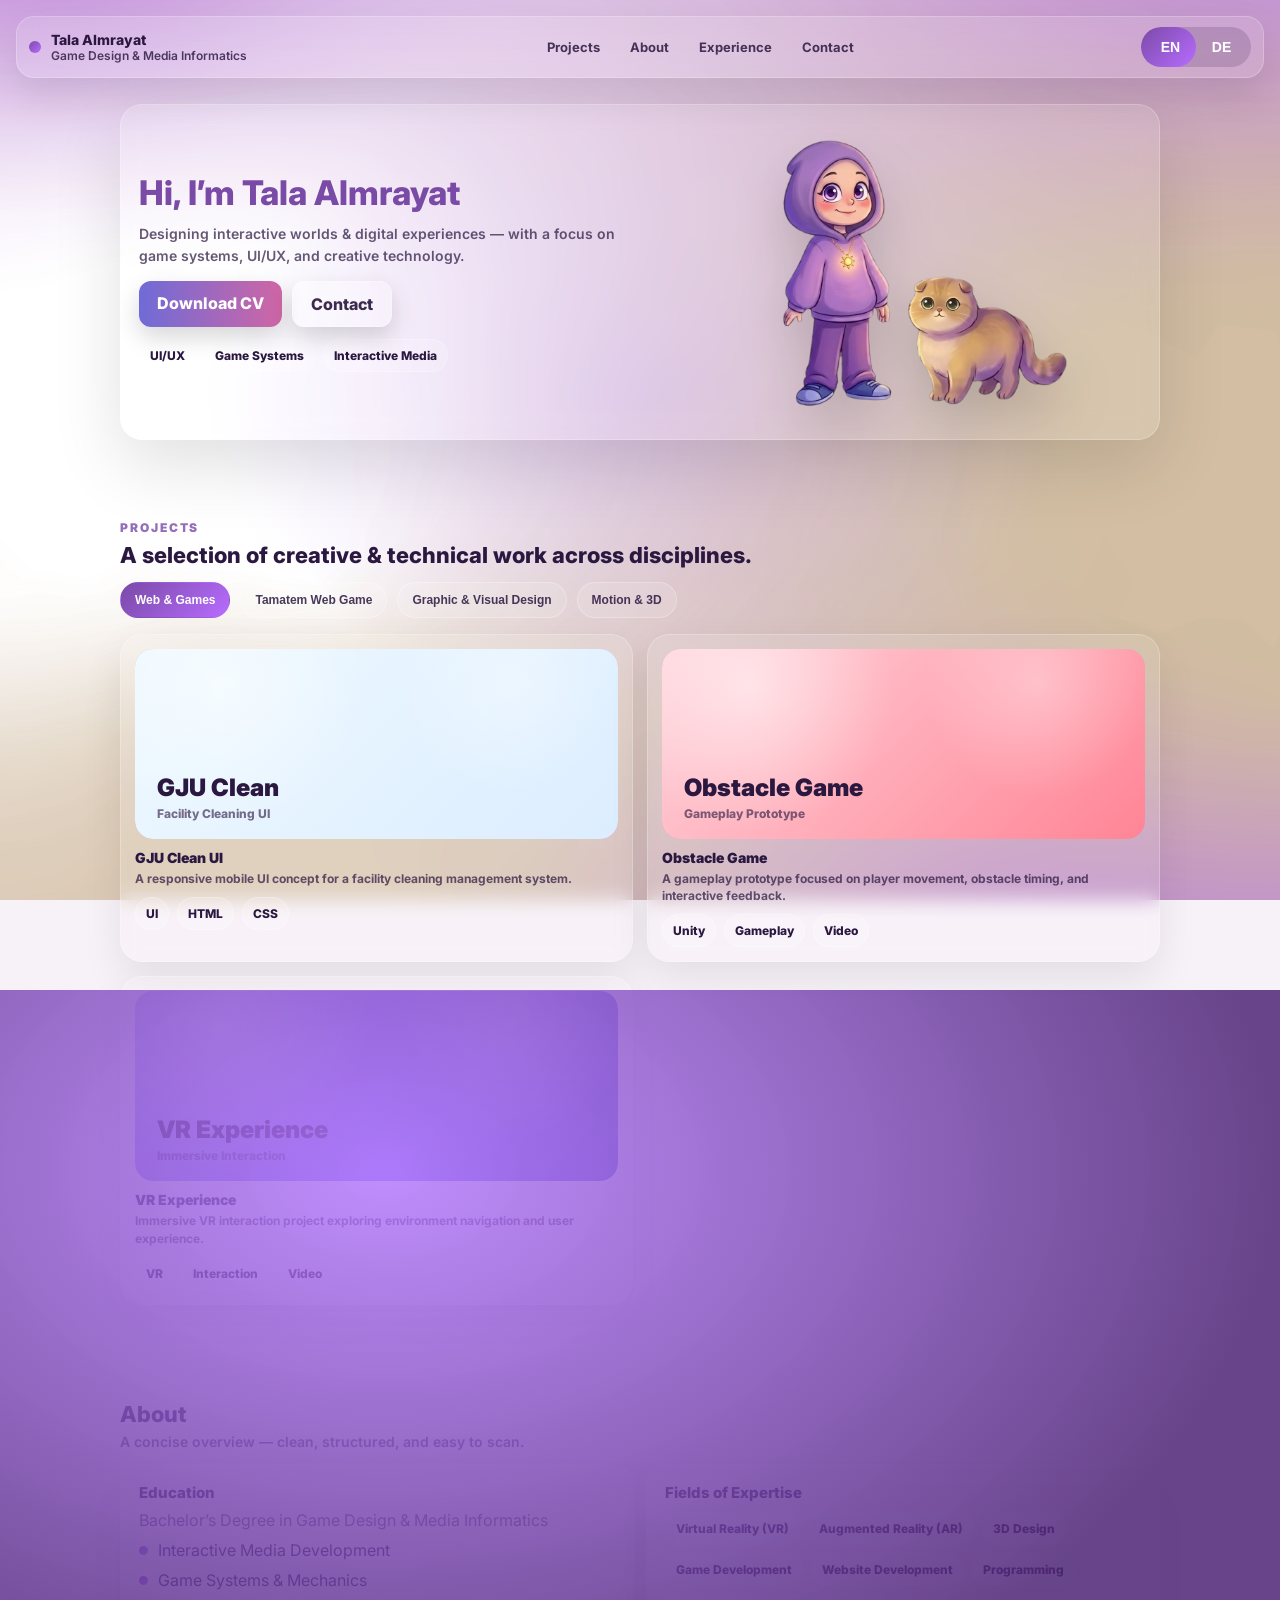
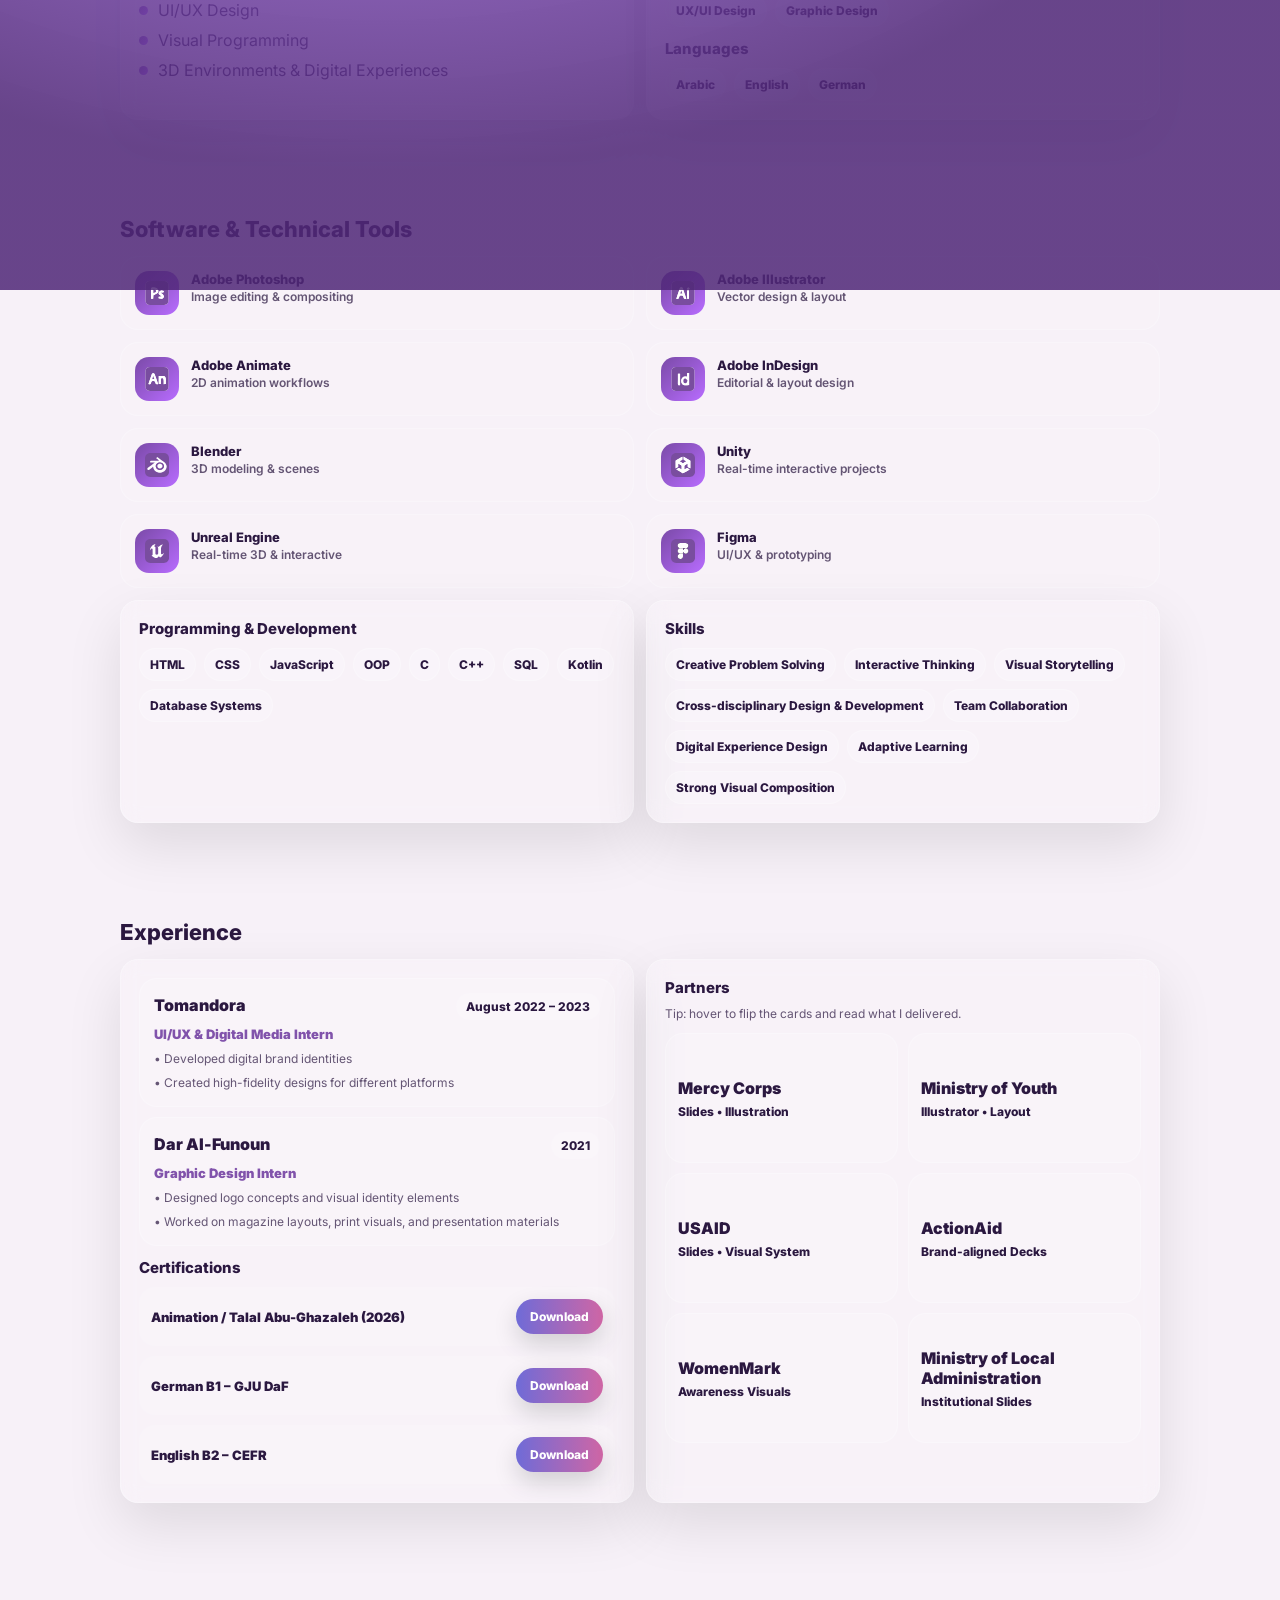
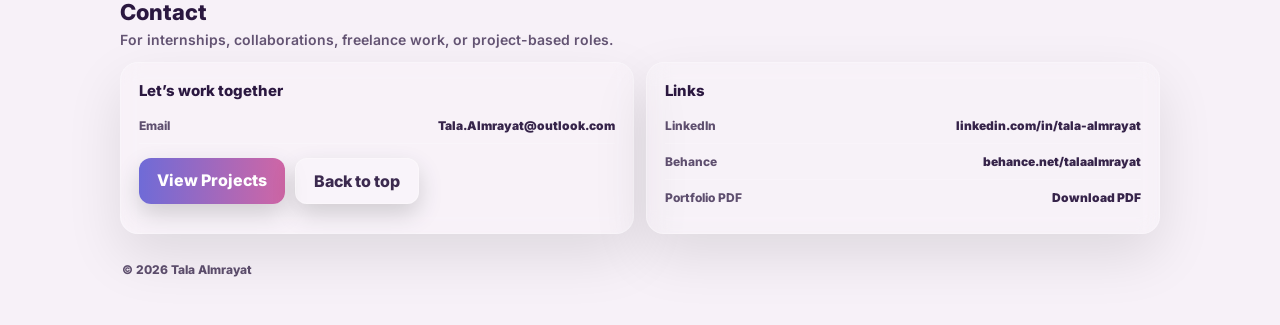
==== index.html @ 4d6539b6 "first portfolio version" ====
<!doctype html>
<html lang="en">
<head>
  <meta charset="UTF-8" />
  <meta name="viewport" content="width=device-width, initial-scale=1.0" />
  <title>Tala Almrayat — Portfolio</title>

  <link rel="preconnect" href="https://fonts.googleapis.com">
  <link rel="preconnect" href="https://fonts.gstatic.com" crossorigin>
  <link href="https://fonts.googleapis.com/css2?family=Inter:wght@400;600;800&display=swap" rel="stylesheet">

  <link rel="stylesheet" href="style.css" />
</head>

<body>
  <div class="bg" aria-hidden="true"></div>
  <div class="wipe" id="wipe" aria-hidden="true"></div>

  <header class="topbar">
    <div class="brand">
      <div class="brand-dot"></div>
      <div>
        <div class="brand-name">Tala Almrayat</div>
        <div class="brand-role" data-i18n="role">Game Design & Media Informatics</div>
      </div>
    </div>

    <nav class="nav">
      <a class="nav-link" href="#projects" data-i18n="nav_projects">Projects</a>
      <a class="nav-link" href="#about" data-i18n="nav_about">About</a>
      <a class="nav-link" href="#experience" data-i18n="nav_experience">Experience</a>
      <a class="nav-link" href="#contact" data-i18n="nav_contact">Contact</a>
    </nav>

    <button id="langBtn" class="lang-btn" type="button">
      <div class="slider"></div>
      <span>EN</span>
      <span>DE</span>
    </button>
  </header>

  <main class="page">

    <section class="hero" id="home">
      <div class="hero-card enter-anim">
        <div class="hero-grid">
          <div>
            <h1 class="hero-title" data-i18n="hero_title">Hi, I’m Tala Almrayat</h1>
            <p class="hero-sub" data-i18n="hero_sub">
              Designing interactive worlds & digital experiences — with a focus on game systems, UI/UX, and creative technology.
            </p>

            <div class="hero-actions">
              <a class="btn" id="cvDownload" href="assets/Merged-Tala Almrayat.pdf" download>
  Download CV
</a>
              <a class="btn btn-ghost" href="#contact" data-i18n="contact_btn">Contact</a>
            </div>

            <div class="hero-meta">
              <div class="pill" data-i18n="pill_1">UI/UX</div>
              <div class="pill" data-i18n="pill_2">Game Systems</div>
              <div class="pill" data-i18n="pill_3">Interactive Media</div>
            </div>
          </div>

          <div>
            <img src="assets/hero.png" class="hero-img" id="heroImg" alt="Tala and Shams" />
          </div>
        </div>
      </div>
    </section>

    <section class="section" id="projects">
      <div class="container">
        <div class="section-head">
          <div class="kicker" data-i18n="projects_kicker">PROJECTS</div>
          <h2 class="big" data-i18n="projects_h">A selection of creative & technical work across disciplines.</h2>
        </div>

        <div class="filter-row" id="projectFilters"></div>
        <div class="project-grid" id="projectGrid"></div>
      </div>
    </section>

    <section class="section" id="about">
      <div class="container">
        <div class="section-head">
          <h2 data-i18n="about_h">About</h2>
          <p data-i18n="about_p">A concise overview — clean, structured, and easy to scan.</p>
        </div>

        <div class="grid-2">
          <div class="card">
            <h3 data-i18n="edu_h">Education</h3>
            <p class="muted" data-i18n="edu_degree">Bachelor’s Degree in Game Design & Media Informatics</p>
            <ul class="list" id="eduList"></ul>
          </div>

          <div class="card">
            <h3 data-i18n="expertise_h">Fields of Expertise</h3>
            <div class="chips" id="expertiseChips"></div>

            <div class="spacer"></div>

            <h3 data-i18n="langs_h">Languages</h3>
            <div class="chips" id="langChips"></div>
          </div>
        </div>
      </div>
    </section>

    <section class="section" id="tools">
      <div class="container">
        <div class="section-head">
          <h2 data-i18n="tools_h">Software & Technical Tools</h2>
        </div>

        <div class="grid-tools" id="toolGrid"></div>

        <div class="spacer"></div>

        <div class="grid-2">
          <div class="card">
            <h3 data-i18n="prog_h">Programming & Development</h3>
            <div class="chips" id="progChips"></div>
          </div>

          <div class="card">
            <h3 data-i18n="skills_h">Skills</h3>
            <div class="chips" id="skillsChips"></div>
          </div>
        </div>
      </div>
    </section>

    <section class="section" id="experience">
      <div class="container">
        <div class="section-head">
          <h2 data-i18n="exp_h">Experience</h2>
        </div>

        <div class="grid-2">
          <div class="card">
            <div class="timeline" id="expTimeline"></div>

            <div class="spacer"></div>

            <h3 data-i18n="certs_h">Certifications</h3>
            <div class="cert-list" id="certsList"></div>
          </div>

          <div class="card">
            <h3 data-i18n="partners_h">Partners</h3>
            <p class="muted small" data-i18n="partners_note" style="margin-top:6px"></p>
            <div class="partner-grid" id="partnerGrid"></div>
          </div>
        </div>
      </div>
    </section>

    <section class="section" id="contact">
      <div class="container">
        <div class="section-head">
          <h2 data-i18n="contact_h">Contact</h2>
          <p data-i18n="contact_p">For internships, collaborations, freelance work, or project-based roles.</p>
        </div>

        <div class="grid-2">
          <div class="card">
            <h3 data-i18n="contact_cta_h">Let’s work together</h3>

            <div class="contact-row">
              <span class="contact-label" data-i18n="contact_email">Email</span>
              <a class="contact-value" href="mailto:Tala.Almrayat@outlook.com">Tala.Almrayat@outlook.com</a>
            </div>

            <div class="hero-actions" style="margin-top:14px">
              <a class="btn" href="#projects" data-i18n="contact_back_projects">View Projects</a>
              <a class="btn btn-ghost" href="#home" data-i18n="contact_back_top">Back to top</a>
            </div>
          </div>

          <div class="card subtle">
            <h3 data-i18n="links_h">Links</h3>

            <div class="contact-row">
              <span class="contact-label">LinkedIn</span>
              <a class="contact-value" href="https://www.linkedin.com/in/tala-almrayat-a52250409/" target="_blank" rel="noreferrer">
                linkedin.com/in/tala-almrayat
              </a>
            </div>

            <div class="contact-row">
              <span class="contact-label">Behance</span>
              <a class="contact-value" href="https://www.behance.net/talaalmrayat" target="_blank" rel="noreferrer">
                behance.net/talaalmrayat
              </a>
            </div>

            <div class="contact-row">
              <span class="contact-label" data-i18n="pdf_portfolio">Portfolio PDF</span>
              <a class="contact-value" href="assets/Tala_Almrayat_Portfolio.pdf" download data-i18n="pdf_download">Download PDF</a>
            </div>
          </div>
        </div>

        <footer class="footer">
          <span>© <span id="year"></span> Tala Almrayat</span>
        </footer>
      </div>
    </section>
  </main>

  <div class="modal" id="modal" aria-hidden="true">
    <div class="modal-backdrop" id="modalBackdrop"></div>

    <div class="modal-card">
      <button class="modal-close" id="modalClose" type="button" aria-label="Close">✕</button>

      <div class="modal-media" id="modalMedia">
        <div class="placeholder-media"></div>
      </div>

      <div class="modal-body">
        <h3 id="modalTitle">Project Title</h3>
        <p class="muted" id="modalDesc">Project description…</p>

        <div class="chips" id="modalTags"></div>

        <div class="modal-actions">
          <a class="btn" id="modalDemo" href="#" target="_blank" rel="noreferrer">Open Project</a>
        </div>
      </div>
    </div>
  </div>

  <script src="main.js"></script>
</body>
</html>
---- style.css ----
:root{
  --mouse-x:50%;
  --mouse-y:45%;
  --ink:#2b1840;
  --muted:rgba(43,24,64,.72);
  --glass:rgba(255,255,255,.12);
  --glass-border:rgba(255,255,255,.26);
  --accent:#7a4aa7;
  --accent2:#b86cff;
  --btnA:#6f6bd7;
  --btnB:#cf66a5;
}

*{margin:0;padding:0;box-sizing:border-box}
html{scroll-behavior:smooth}
body{
  font-family:'Inter',sans-serif;
  color:var(--ink);
  overflow-x:hidden;
  background:#f7f1f8;
}

.bg{
  position:fixed;
  inset:0;
  z-index:-3;
  background:url("assets/bg.jpg") center/cover no-repeat;
}
.bg::after{
  content:"";
  position:absolute;
  inset:-10%;
  background:radial-gradient(
    700px 520px at var(--mouse-x) var(--mouse-y),
    rgba(180,120,255,.28) 0%,
    rgba(180,120,255,.13) 32%,
    transparent 62%
  );
}

.wipe{
  position:fixed;
  inset:0;
  background:radial-gradient(900px 600px at 30% 20%,rgba(180,120,255,.82),rgba(80,40,120,.86));
  transform:translateY(110%);
  transition:.52s;
  z-index:50;
  pointer-events:none;
}
.wipe.is-on{transform:translateY(0)}

.topbar{
  position:fixed;
  top:16px;
  left:16px;
  right:16px;
  z-index:20;
  display:flex;
  align-items:center;
  justify-content:space-between;
  gap:12px;
  padding:10px 12px;
  border-radius:18px;
  background:rgba(255,255,255,.12);
  border:1px solid rgba(255,255,255,.22);
  backdrop-filter:blur(12px);
  box-shadow:0 18px 40px rgba(0,0,0,.10);
}

.brand{display:flex;align-items:center;gap:10px;min-width:230px}
.brand-dot{
  width:12px;height:12px;border-radius:999px;
  background:linear-gradient(135deg,var(--accent),var(--accent2));
}
.brand-name{font-weight:800;font-size:14px}
.brand-role{font-weight:600;font-size:12px;opacity:.82}

.nav{display:flex;gap:10px;justify-content:center;flex:1}
.nav-link{
  text-decoration:none;
  color:rgba(43,24,64,.86);
  font-weight:700;
  font-size:13px;
  padding:8px 10px;
  border-radius:12px;
}
.nav-link:hover{background:rgba(255,255,255,.16)}

.lang-btn{
  position:relative;
  display:flex;
  align-items:center;
  width:110px;
  height:40px;
  border-radius:40px;
  border:none;
  padding:4px;
  background:rgba(60,30,80,.18);
  font-weight:800;
  color:white;
  overflow:hidden;
  cursor:pointer;
}
.lang-btn span{flex:1;text-align:center;z-index:2;font-size:14px}
.slider{
  position:absolute;
  width:50%;
  height:100%;
  left:0;
  top:0;
  border-radius:40px;
  background:linear-gradient(135deg,var(--accent),var(--accent2));
  transition:.35s;
  z-index:1;
}

.page{padding-top:86px}
.section{padding:48px 0}
.container{width:min(1040px,92vw);margin:0 auto}

.section-head{margin-bottom:14px}
.section-head h2{font-size:22px;font-weight:800;margin-bottom:6px}
.section-head p{color:var(--muted);font-weight:600;font-size:14px}
.kicker{
  font-size:12px;
  letter-spacing:.16em;
  font-weight:900;
  color:rgba(122,74,167,.8);
  margin-bottom:8px;
}
.big{font-size:40px;font-weight:800;line-height:1.12}

.card{
  padding:18px;
  border-radius:18px;
  background:var(--glass);
  border:1px solid var(--glass-border);
  backdrop-filter:blur(10px);
  box-shadow:0 22px 55px rgba(0,0,0,.10);
}
.card.subtle{background:rgba(255,255,255,.08)}
.card h3{font-size:15px;font-weight:800;margin-bottom:8px}
.muted{color:var(--muted)}
.small{font-size:12px;line-height:1.5}

.grid-2{display:grid;grid-template-columns:repeat(2,minmax(0,1fr));gap:12px}
.spacer{height:12px}

.list{list-style:none;display:grid;gap:10px;margin-top:10px}
.list li{display:flex;gap:10px}
.list li::before{
  content:"";
  width:9px;height:9px;margin-top:6px;border-radius:999px;
  background:linear-gradient(135deg,var(--accent),var(--accent2));
  flex:0 0 auto;
}

.chips{display:flex;flex-wrap:wrap;gap:8px;margin-top:10px}
.chip{
  padding:8px 10px;
  border-radius:999px;
  background:rgba(255,255,255,.15);
  border:1px solid rgba(255,255,255,.24);
  font-weight:800;
  font-size:12px;
}

.hero{padding:18px 0 32px}
.hero-card{
  width:min(1040px,92vw);
  margin:0 auto;
  padding:18px;
  border-radius:22px;
  background:rgba(255,255,255,.12);
  border:1px solid rgba(255,255,255,.24);
  backdrop-filter:blur(12px);
  box-shadow:0 26px 70px rgba(0,0,0,.12);
}
.hero-grid{
  display:grid;
  grid-template-columns:1.1fr .9fr;
  gap:12px;
  align-items:center;
}
.hero-title{
  font-size:34px;
  font-weight:800;
  margin-bottom:10px;
  color:var(--accent);
}
.hero-sub{
  font-size:14px;
  font-weight:600;
  color:var(--muted);
  line-height:1.6;
  max-width:56ch;
}
.hero-actions{display:flex;gap:10px;margin-top:14px;flex-wrap:wrap}
.hero-meta{display:flex;gap:8px;margin-top:12px;flex-wrap:wrap}
.pill{
  padding:8px 10px;
  border-radius:999px;
  background:rgba(255,255,255,.15);
  border:1px solid rgba(255,255,255,.24);
  font-weight:800;
  font-size:12px;
}
.hero-img{
  width:min(420px,100%);
  justify-self:center;
  filter:drop-shadow(0 24px 26px rgba(0,0,0,.16));
  animation:float 4.2s ease-in-out infinite;
}
@keyframes float{
  0%,100%{transform:translateY(0)}
  50%{transform:translateY(-8px)}
}

.btn{
  display:inline-block;
  padding:12px 18px;
  border-radius:12px;
  font-weight:800;
  text-decoration:none;
  border:none;
  color:white;
  background:linear-gradient(90deg,var(--btnA),var(--btnB));
  box-shadow:0 10px 25px rgba(0,0,0,.16);
  cursor:pointer;
  position:relative;
  overflow:hidden;
  transition:.22s ease;
}
.btn::after{
  content:"";
  position:absolute;
  top:-45%;
  left:-45%;
  width:36%;
  height:190%;
  transform:rotate(18deg);
  background:rgba(255,255,255,.42);
  filter:blur(1px);
  opacity:0;
  transition:left .48s ease, opacity .22s ease;
}
.btn:hover{
  transform:translateY(-2px) scale(1.02);
  box-shadow:0 16px 35px rgba(0,0,0,.22);
}
.btn:hover::after{
  left:130%;
  opacity:1;
}
.btn:active{transform:translateY(0) scale(.99)}
.btn-ghost{
  background:rgba(255,255,255,.16);
  color:rgba(43,24,64,.92);
  border:1px solid rgba(255,255,255,.28);
}
.btn-mini{padding:10px 14px;border-radius:999px;font-size:12px}

.filter-row{margin-top:14px;display:flex;gap:10px;flex-wrap:wrap}
.filter-btn{
  padding:10px 14px;
  border-radius:999px;
  border:1px solid rgba(255,255,255,.26);
  background:rgba(255,255,255,.13);
  font-weight:900;
  font-size:12px;
  color:rgba(43,24,64,.86);
  cursor:pointer;
  transition:.2s;
}
.filter-btn:hover{transform:translateY(-1px)}
.filter-btn.active{
  color:white;
  background:linear-gradient(135deg,var(--accent),var(--accent2));
  border-color:transparent;
}

.project-grid{
  margin-top:16px;
  display:grid;
  grid-template-columns:repeat(2,minmax(0,1fr));
  gap:14px;
}
.project-card{
  padding:14px;
  border-radius:22px;
  background:rgba(255,255,255,.12);
  border:1px solid rgba(255,255,255,.24);
  backdrop-filter:blur(10px);
  box-shadow:0 18px 40px rgba(0,0,0,.08);
  cursor:pointer;
  transition:.22s;
}
.project-card:hover{transform:translateY(-3px)}
.project-thumb{
  height:190px;
  border-radius:18px;
  overflow:hidden;
  background:linear-gradient(135deg,rgba(122,74,167,.18),rgba(184,108,255,.12));
}
.project-thumb img{
  width:100%;
  height:100%;
  object-fit:cover;
  display:block;
}
.project-meta{margin-top:10px}
.project-title{font-weight:900;font-size:14px}
.project-sub{
  font-weight:700;
  font-size:12px;
  color:var(--muted);
  margin-top:4px;
  line-height:1.45;
}
.project-tags{margin-top:10px}

.soft-cover{
  width:100%;
  height:100%;
  border-radius:18px;
  position:relative;
  overflow:hidden;
}
.soft-cover::before{
  content:"";
  position:absolute;
  inset:0;
  background:
    radial-gradient(circle at 18% 20%,rgba(255,255,255,.52),transparent 34%),
    radial-gradient(circle at 78% 18%,rgba(255,255,255,.32),transparent 28%);
}
.soft-cover-content{
  position:absolute;
  left:22px;
  bottom:18px;
  z-index:3;
}
.soft-cover-title{
  font-size:24px;
  font-weight:900;
  color:#2b1840;
}
.soft-cover-sub{
  margin-top:4px;
  font-size:12px;
  font-weight:800;
  color:rgba(43,24,64,.62);
}

.cover-gju{background:linear-gradient(135deg,#eef9ff,#dcedff)}
.cover-obstacle{background:linear-gradient(135deg,#ffd4dc,#ff8495)}
.cover-vr{background:linear-gradient(135deg,#b7a7ff,#6f6bd7)}
.cover-magazine{background:linear-gradient(135deg,#fff2fb,#e9dcff)}
.cover-cat{background:linear-gradient(135deg,#fff58a,#ffe16d)}

.tamatem-thumb{
  background:
    radial-gradient(circle at 25% 22%,rgba(201,0,36,.30),transparent 34%),
    radial-gradient(circle at 78% 24%,rgba(0,154,106,.22),transparent 36%),
    linear-gradient(135deg,rgba(255,255,255,.42),rgba(255,255,255,.12));
  display:grid;
  place-items:center;
  position:relative;
}
.tomato-mark{
  font-size:72px;
  filter:drop-shadow(0 12px 18px rgba(0,0,0,.18));
}
.tamatem-thumb-title{
  position:absolute;
  left:18px;
  bottom:16px;
  font-weight:900;
  font-size:18px;
  color:#2b1840;
}

.grid-tools{
  margin-top:14px;
  display:grid;
  grid-template-columns:repeat(2,minmax(0,1fr));
  gap:12px;
}
.tool-card{
  display:flex;
  align-items:flex-start;
  gap:12px;
  padding:14px;
  border-radius:18px;
  background:rgba(255,255,255,.12);
  border:1px solid rgba(255,255,255,.24);
}
.tool-icon{
  width:44px;height:44px;border-radius:14px;
  display:grid;place-items:center;
  background:linear-gradient(135deg,var(--accent),var(--accent2));
  flex:0 0 auto;
}
.tool-icon img{width:24px;height:24px}
.tool-badge{color:white;font-weight:900}
.tool-info .tname{font-weight:800;font-size:13px}
.tool-info .tdesc{font-weight:600;font-size:12px;color:var(--muted);margin-top:2px}

.timeline{display:grid;gap:10px}
.t-item{
  padding:14px;
  border-radius:18px;
  background:rgba(255,255,255,.12);
  border:1px solid rgba(255,255,255,.24);
}
.t-top{display:flex;justify-content:space-between;gap:10px;align-items:baseline}
.t-role{font-weight:900}
.t-date{
  font-weight:800;
  font-size:12px;
  padding:6px 10px;
  border-radius:999px;
  background:rgba(255,255,255,.15);
}
.t-org{font-weight:900;font-size:13px;margin-top:6px;color:rgba(122,74,167,.95)}
.t-bullets{margin-top:8px;display:grid;gap:6px}

.cert-list{margin-top:10px;display:grid;gap:10px}
.cert-row{
  display:flex;
  align-items:center;
  justify-content:space-between;
  gap:12px;
  padding:12px;
  border-radius:16px;
  background:rgba(255,255,255,.12);
}
.cert-title{font-weight:900;font-size:13px}

.partner-grid{
  margin-top:10px;
  display:grid;
  grid-template-columns:repeat(2,minmax(0,1fr));
  gap:10px;
}
.flip{perspective:900px;cursor:pointer}
.flip-inner{
  position:relative;
  width:100%;
  height:130px;
  border-radius:18px;
  transform-style:preserve-3d;
  transition:.52s;
}
.flip:hover .flip-inner{transform:rotateY(180deg)}
.flip-face{
  position:absolute;
  inset:0;
  border-radius:18px;
  background:rgba(255,255,255,.12);
  border:1px solid rgba(255,255,255,.24);
  padding:12px;
  backface-visibility:hidden;
  display:flex;
  flex-direction:column;
  justify-content:center;
  gap:6px;
}
.flip-front .p-name{font-weight:900}
.flip-front .p-tag{font-weight:800;font-size:12px}
.flip-back{transform:rotateY(180deg)}
.flip-back .p-desc{font-weight:700;font-size:12px;color:var(--muted);line-height:1.45}

.contact-row{
  display:flex;
  justify-content:space-between;
  gap:10px;
  padding:10px 0;
  border-bottom:1px solid rgba(255,255,255,.20);
}
.contact-row:last-child{border-bottom:none}
.contact-label{font-weight:800;font-size:12px;color:rgba(43,24,64,.75)}
.contact-value{font-weight:900;font-size:12px;color:rgba(43,24,64,.95);text-decoration:none}
.footer{margin-top:16px;padding:12px 2px 0;font-weight:800;font-size:12px;color:rgba(43,24,64,.75)}

.modal{position:fixed;inset:0;display:none;z-index:60}
.modal.show{display:block}
.modal-backdrop{
  position:absolute;
  inset:0;
  background:rgba(0,0,0,.35);
  backdrop-filter:blur(6px);
}
.modal-card{
  position:absolute;
  left:50%;
  top:50%;
  transform:translate(-50%,-50%);
  width:min(880px,92vw);
  border-radius:22px;
  background:rgba(255,255,255,.94);
  box-shadow:0 30px 90px rgba(0,0,0,.22);
  overflow:hidden;
}
.modal-card.theme-gju{background:linear-gradient(135deg,#eef9ff,#ffffff)}
.modal-card.theme-obstacle{background:linear-gradient(135deg,#ffe5e9,#ffffff)}
.modal-card.theme-vr{background:linear-gradient(135deg,#e8e2ff,#ffffff)}
.modal-card.theme-magazine{background:linear-gradient(135deg,#fff2fb,#ffffff)}
.modal-card.theme-cat{background:linear-gradient(135deg,#fff8bd,#ffffff)}
.modal-card.theme-tamatem{background:linear-gradient(135deg,#fff4f2,#f4fff8)}

.modal-close{
  position:absolute;
  top:10px;
  right:10px;
  width:38px;
  height:38px;
  border-radius:12px;
  border:1px solid rgba(255,255,255,.26);
  background:rgba(255,255,255,.75);
  font-weight:900;
  cursor:pointer;
  z-index:2;
}
.modal-media{height:380px}
.modal-video,.modal-frame,.modal-image{
  width:100%;
  height:100%;
  display:block;
  border:0;
}
.modal-video{object-fit:contain;background:rgba(0,0,0,.88)}
.modal-image{object-fit:contain;background:rgba(255,255,255,.14)}
.modal-frame{background:white}
.modal-body{padding:16px}
.modal-actions{display:flex;gap:10px;margin-top:12px;flex-wrap:wrap}

@media(max-width:860px){
  .nav{display:none}
  .hero-grid{grid-template-columns:1fr}
  .grid-2{grid-template-columns:1fr}
  .project-grid{grid-template-columns:1fr}
  .partner-grid{grid-template-columns:1fr}
  .grid-tools{grid-template-columns:1fr}
}
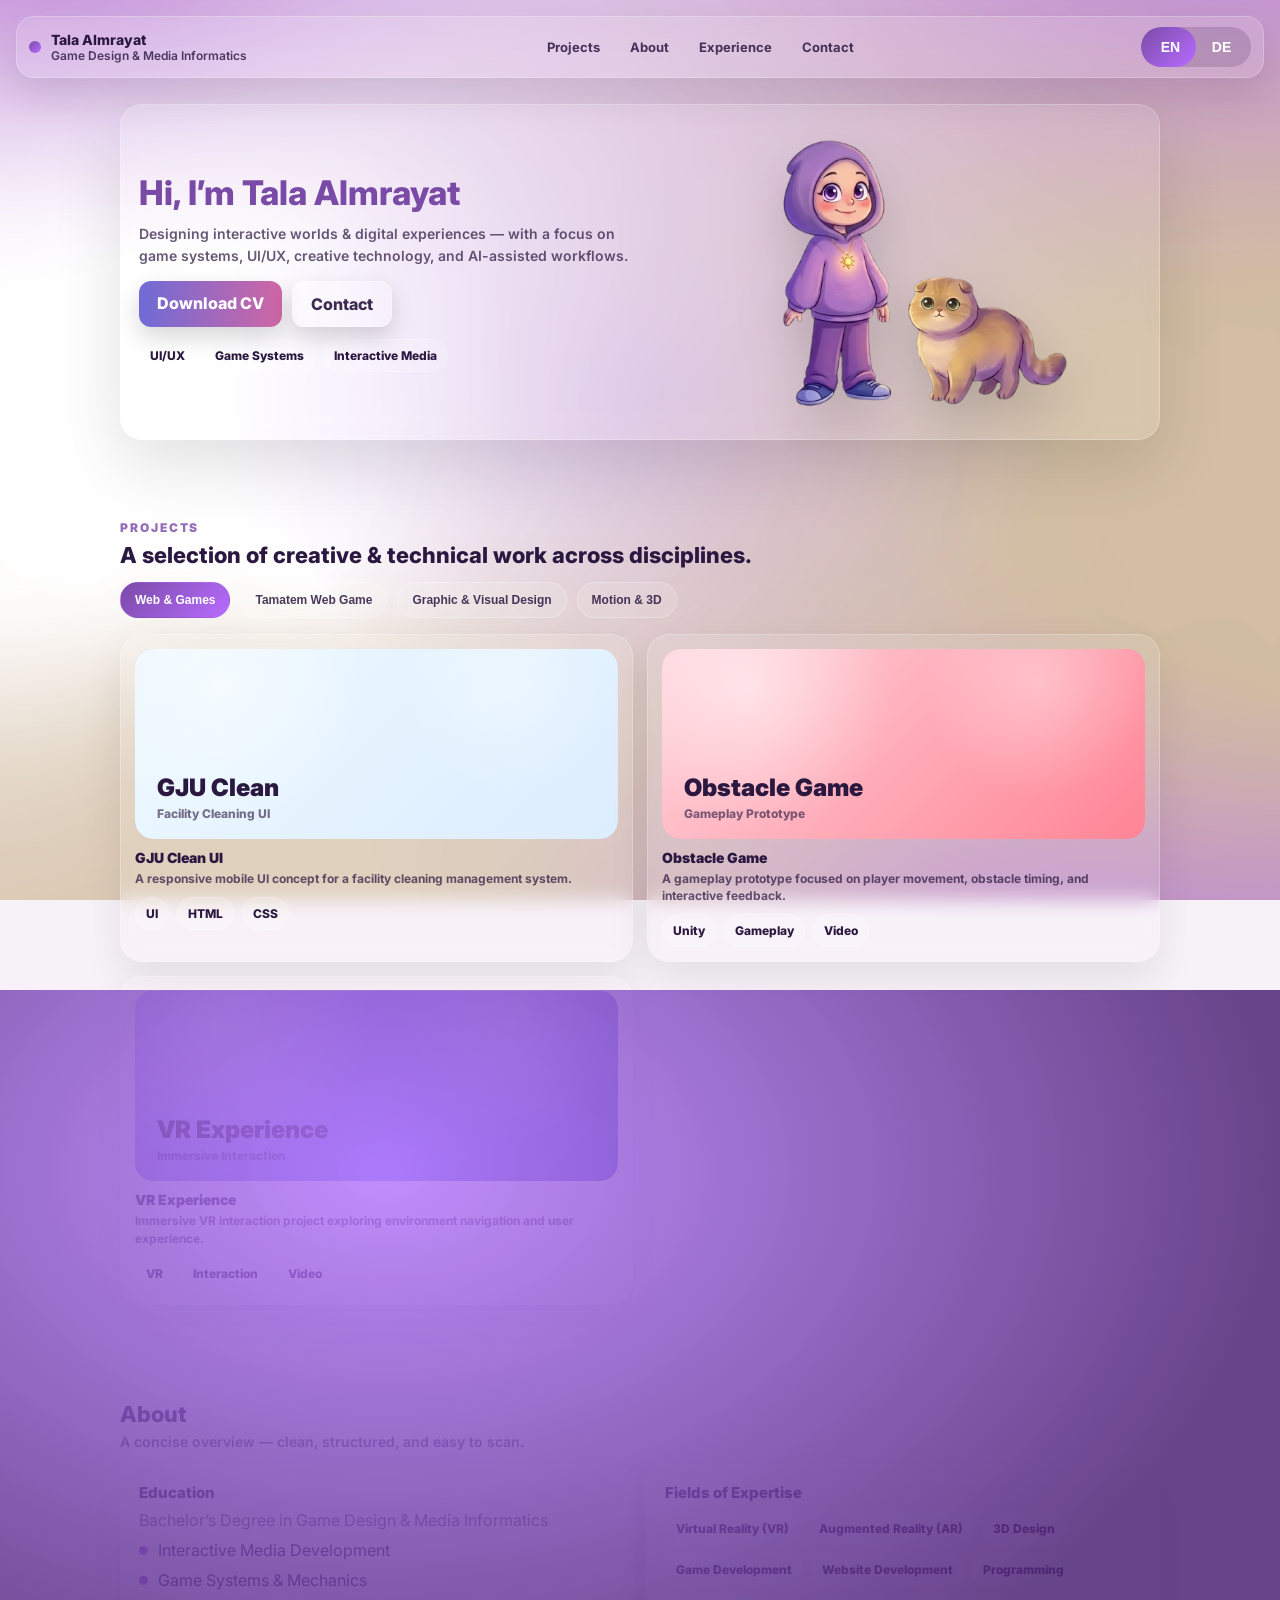
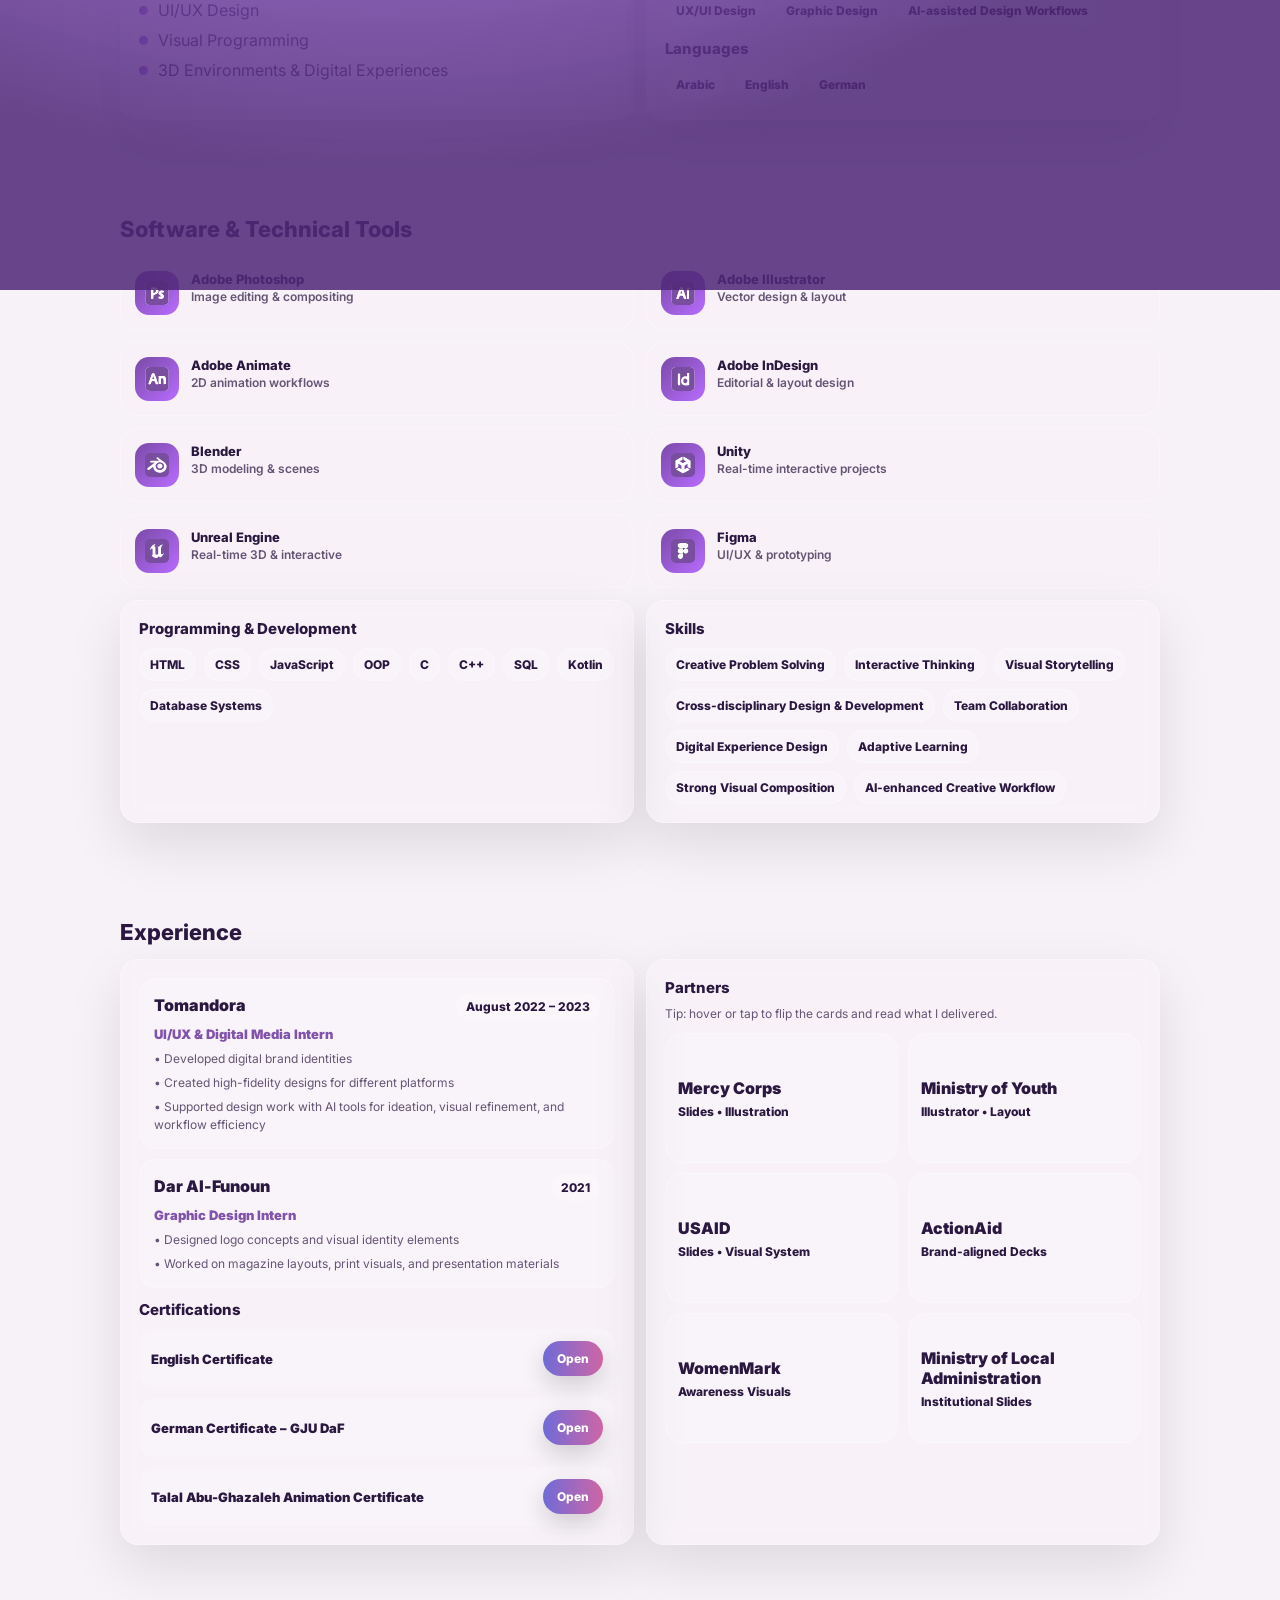
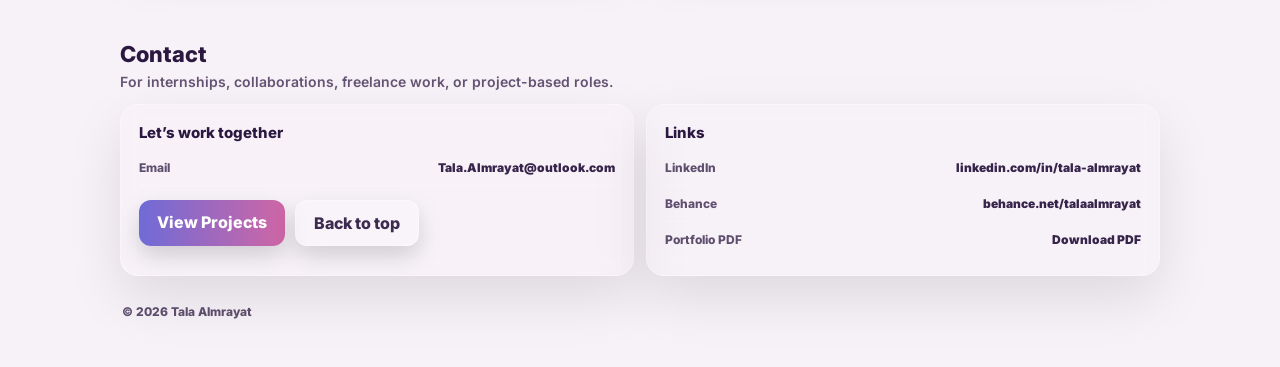
==== commit 8d71036f: "Update portfolio certificates and AI skills" ====
--- a/index.html
+++ b/index.html
@@ -51,9 +51,9 @@
             </p>
 
             <div class="hero-actions">
-              <a class="btn" id="cvDownload" href="assets/Merged-Tala Almrayat.pdf" download>
-  Download CV
-</a>
+              <a class="btn" id="cvDownload" href="assets/Merged-Tala Almrayat.pdf" download data-i18n="cv_btn">
+                Download CV
+              </a>
               <a class="btn btn-ghost" href="#contact" data-i18n="contact_btn">Contact</a>
             </div>
 
--- a/style.css
+++ b/style.css
@@ -11,8 +11,16 @@
   --btnB:#cf66a5;
 }
 
-*{margin:0;padding:0;box-sizing:border-box}
-html{scroll-behavior:smooth}
+*{
+  margin:0;
+  padding:0;
+  box-sizing:border-box;
+}
+
+html{
+  scroll-behavior:smooth;
+}
+
 body{
   font-family:'Inter',sans-serif;
   color:var(--ink);
@@ -26,6 +34,7 @@
   z-index:-3;
   background:url("assets/bg.jpg") center/cover no-repeat;
 }
+
 .bg::after{
   content:"";
   position:absolute;
@@ -47,7 +56,10 @@
   z-index:50;
   pointer-events:none;
 }
-.wipe.is-on{transform:translateY(0)}
+
+.wipe.is-on{
+  transform:translateY(0);
+}
 
 .topbar{
   position:fixed;
@@ -63,19 +75,43 @@
   border-radius:18px;
   background:rgba(255,255,255,.12);
   border:1px solid rgba(255,255,255,.22);
+  -webkit-backdrop-filter:blur(12px);
   backdrop-filter:blur(12px);
   box-shadow:0 18px 40px rgba(0,0,0,.10);
 }
 
-.brand{display:flex;align-items:center;gap:10px;min-width:230px}
+.brand{
+  display:flex;
+  align-items:center;
+  gap:10px;
+  min-width:230px;
+}
+
 .brand-dot{
-  width:12px;height:12px;border-radius:999px;
+  width:12px;
+  height:12px;
+  border-radius:999px;
   background:linear-gradient(135deg,var(--accent),var(--accent2));
 }
-.brand-name{font-weight:800;font-size:14px}
-.brand-role{font-weight:600;font-size:12px;opacity:.82}
-
-.nav{display:flex;gap:10px;justify-content:center;flex:1}
+
+.brand-name{
+  font-weight:800;
+  font-size:14px;
+}
+
+.brand-role{
+  font-weight:600;
+  font-size:12px;
+  opacity:.82;
+}
+
+.nav{
+  display:flex;
+  gap:10px;
+  justify-content:center;
+  flex:1;
+}
+
 .nav-link{
   text-decoration:none;
   color:rgba(43,24,64,.86);
@@ -84,7 +120,10 @@
   padding:8px 10px;
   border-radius:12px;
 }
-.nav-link:hover{background:rgba(255,255,255,.16)}
+
+.nav-link:hover{
+  background:rgba(255,255,255,.16);
+}
 
 .lang-btn{
   position:relative;
@@ -101,7 +140,14 @@
   overflow:hidden;
   cursor:pointer;
 }
-.lang-btn span{flex:1;text-align:center;z-index:2;font-size:14px}
+
+.lang-btn span{
+  flex:1;
+  text-align:center;
+  z-index:2;
+  font-size:14px;
+}
+
 .slider{
   position:absolute;
   width:50%;
@@ -114,13 +160,35 @@
   z-index:1;
 }
 
-.page{padding-top:86px}
-.section{padding:48px 0}
-.container{width:min(1040px,92vw);margin:0 auto}
-
-.section-head{margin-bottom:14px}
-.section-head h2{font-size:22px;font-weight:800;margin-bottom:6px}
-.section-head p{color:var(--muted);font-weight:600;font-size:14px}
+.page{
+  padding-top:86px;
+}
+
+.section{
+  padding:48px 0;
+}
+
+.container{
+  width:min(1040px,92vw);
+  margin:0 auto;
+}
+
+.section-head{
+  margin-bottom:14px;
+}
+
+.section-head h2{
+  font-size:22px;
+  font-weight:800;
+  margin-bottom:6px;
+}
+
+.section-head p{
+  color:var(--muted);
+  font-weight:600;
+  font-size:14px;
+}
+
 .kicker{
   font-size:12px;
   letter-spacing:.16em;
@@ -128,34 +196,81 @@
   color:rgba(122,74,167,.8);
   margin-bottom:8px;
 }
-.big{font-size:40px;font-weight:800;line-height:1.12}
+
+.big{
+  font-size:40px;
+  font-weight:800;
+  line-height:1.12;
+}
 
 .card{
   padding:18px;
   border-radius:18px;
   background:var(--glass);
   border:1px solid var(--glass-border);
+  -webkit-backdrop-filter:blur(10px);
   backdrop-filter:blur(10px);
   box-shadow:0 22px 55px rgba(0,0,0,.10);
 }
-.card.subtle{background:rgba(255,255,255,.08)}
-.card h3{font-size:15px;font-weight:800;margin-bottom:8px}
-.muted{color:var(--muted)}
-.small{font-size:12px;line-height:1.5}
-
-.grid-2{display:grid;grid-template-columns:repeat(2,minmax(0,1fr));gap:12px}
-.spacer{height:12px}
-
-.list{list-style:none;display:grid;gap:10px;margin-top:10px}
-.list li{display:flex;gap:10px}
+
+.card.subtle{
+  background:rgba(255,255,255,.08);
+}
+
+.card h3{
+  font-size:15px;
+  font-weight:800;
+  margin-bottom:8px;
+}
+
+.muted{
+  color:var(--muted);
+}
+
+.small{
+  font-size:12px;
+  line-height:1.5;
+}
+
+.grid-2{
+  display:grid;
+  grid-template-columns:repeat(2,minmax(0,1fr));
+  gap:12px;
+}
+
+.spacer{
+  height:12px;
+}
+
+.list{
+  list-style:none;
+  display:grid;
+  gap:10px;
+  margin-top:10px;
+}
+
+.list li{
+  display:flex;
+  gap:10px;
+}
+
 .list li::before{
   content:"";
-  width:9px;height:9px;margin-top:6px;border-radius:999px;
+  width:9px;
+  height:9px;
+  margin-top:6px;
+  border-radius:999px;
   background:linear-gradient(135deg,var(--accent),var(--accent2));
   flex:0 0 auto;
 }
 
-.chips{display:flex;flex-wrap:wrap;gap:8px;margin-top:10px}
+.chips{
+  display:flex;
+  flex-wrap:wrap;
+  gap:8px;
+  margin-top:10px;
+}
+
 .chip{
   padding:8px 10px;
   border-radius:999px;
@@ -165,7 +280,10 @@
   font-size:12px;
 }
 
-.hero{padding:18px 0 32px}
+.hero{
+  padding:18px 0 32px;
+}
+
 .hero-card{
   width:min(1040px,92vw);
   margin:0 auto;
@@ -173,21 +291,25 @@
   border-radius:22px;
   background:rgba(255,255,255,.12);
   border:1px solid rgba(255,255,255,.24);
+  -webkit-backdrop-filter:blur(12px);
   backdrop-filter:blur(12px);
   box-shadow:0 26px 70px rgba(0,0,0,.12);
 }
+
 .hero-grid{
   display:grid;
   grid-template-columns:1.1fr .9fr;
   gap:12px;
   align-items:center;
 }
+
 .hero-title{
   font-size:34px;
   font-weight:800;
   margin-bottom:10px;
   color:var(--accent);
 }
+
 .hero-sub{
   font-size:14px;
   font-weight:600;
@@ -195,8 +317,21 @@
   line-height:1.6;
   max-width:56ch;
 }
-.hero-actions{display:flex;gap:10px;margin-top:14px;flex-wrap:wrap}
-.hero-meta{display:flex;gap:8px;margin-top:12px;flex-wrap:wrap}
+
+.hero-actions{
+  display:flex;
+  gap:10px;
+  margin-top:14px;
+  flex-wrap:wrap;
+}
+
+.hero-meta{
+  display:flex;
+  gap:8px;
+  margin-top:12px;
+  flex-wrap:wrap;
+}
+
 .pill{
   padding:8px 10px;
   border-radius:999px;
@@ -205,15 +340,22 @@
   font-weight:800;
   font-size:12px;
 }
+
 .hero-img{
   width:min(420px,100%);
   justify-self:center;
   filter:drop-shadow(0 24px 26px rgba(0,0,0,.16));
   animation:float 4.2s ease-in-out infinite;
 }
+
 @keyframes float{
-  0%,100%{transform:translateY(0)}
-  50%{transform:translateY(-8px)}
+  0%,100%{
+    transform:translateY(0);
+  }
+
+  50%{
+    transform:translateY(-8px);
+  }
 }
 
 .btn{
@@ -231,6 +373,7 @@
   overflow:hidden;
   transition:.22s ease;
 }
+
 .btn::after{
   content:"";
   position:absolute;
@@ -244,23 +387,40 @@
   opacity:0;
   transition:left .48s ease, opacity .22s ease;
 }
+
 .btn:hover{
   transform:translateY(-2px) scale(1.02);
   box-shadow:0 16px 35px rgba(0,0,0,.22);
 }
+
 .btn:hover::after{
   left:130%;
   opacity:1;
 }
-.btn:active{transform:translateY(0) scale(.99)}
+
+.btn:active{
+  transform:translateY(0) scale(.99);
+}
+
 .btn-ghost{
   background:rgba(255,255,255,.16);
   color:rgba(43,24,64,.92);
   border:1px solid rgba(255,255,255,.28);
 }
-.btn-mini{padding:10px 14px;border-radius:999px;font-size:12px}
-
-.filter-row{margin-top:14px;display:flex;gap:10px;flex-wrap:wrap}
+
+.btn-mini{
+  padding:10px 14px;
+  border-radius:999px;
+  font-size:12px;
+}
+
+.filter-row{
+  margin-top:14px;
+  display:flex;
+  gap:10px;
+  flex-wrap:wrap;
+}
+
 .filter-btn{
   padding:10px 14px;
   border-radius:999px;
@@ -272,7 +432,11 @@
   cursor:pointer;
   transition:.2s;
 }
-.filter-btn:hover{transform:translateY(-1px)}
+
+.filter-btn:hover{
+  transform:translateY(-1px);
+}
+
 .filter-btn.active{
   color:white;
   background:linear-gradient(135deg,var(--accent),var(--accent2));
@@ -285,31 +449,46 @@
   grid-template-columns:repeat(2,minmax(0,1fr));
   gap:14px;
 }
+
 .project-card{
   padding:14px;
   border-radius:22px;
   background:rgba(255,255,255,.12);
   border:1px solid rgba(255,255,255,.24);
+  -webkit-backdrop-filter:blur(10px);
   backdrop-filter:blur(10px);
   box-shadow:0 18px 40px rgba(0,0,0,.08);
   cursor:pointer;
   transition:.22s;
 }
-.project-card:hover{transform:translateY(-3px)}
+
+.project-card:hover{
+  transform:translateY(-3px);
+}
+
 .project-thumb{
   height:190px;
   border-radius:18px;
   overflow:hidden;
   background:linear-gradient(135deg,rgba(122,74,167,.18),rgba(184,108,255,.12));
 }
+
 .project-thumb img{
   width:100%;
   height:100%;
   object-fit:cover;
   display:block;
 }
-.project-meta{margin-top:10px}
-.project-title{font-weight:900;font-size:14px}
+
+.project-meta{
+  margin-top:10px;
+}
+
+.project-title{
+  font-weight:900;
+  font-size:14px;
+}
+
 .project-sub{
   font-weight:700;
   font-size:12px;
@@ -317,7 +496,10 @@
   margin-top:4px;
   line-height:1.45;
 }
-.project-tags{margin-top:10px}
+
+.project-tags{
+  margin-top:10px;
+}
 
 .soft-cover{
   width:100%;
@@ -326,6 +508,7 @@
   position:relative;
   overflow:hidden;
 }
+
 .soft-cover::before{
   content:"";
   position:absolute;
@@ -334,17 +517,20 @@
     radial-gradient(circle at 18% 20%,rgba(255,255,255,.52),transparent 34%),
     radial-gradient(circle at 78% 18%,rgba(255,255,255,.32),transparent 28%);
 }
+
 .soft-cover-content{
   position:absolute;
   left:22px;
   bottom:18px;
   z-index:3;
 }
+
 .soft-cover-title{
   font-size:24px;
   font-weight:900;
   color:#2b1840;
 }
+
 .soft-cover-sub{
   margin-top:4px;
   font-size:12px;
@@ -352,11 +538,25 @@
   color:rgba(43,24,64,.62);
 }
 
-.cover-gju{background:linear-gradient(135deg,#eef9ff,#dcedff)}
-.cover-obstacle{background:linear-gradient(135deg,#ffd4dc,#ff8495)}
-.cover-vr{background:linear-gradient(135deg,#b7a7ff,#6f6bd7)}
-.cover-magazine{background:linear-gradient(135deg,#fff2fb,#e9dcff)}
-.cover-cat{background:linear-gradient(135deg,#fff58a,#ffe16d)}
+.cover-gju{
+  background:linear-gradient(135deg,#eef9ff,#dcedff);
+}
+
+.cover-obstacle{
+  background:linear-gradient(135deg,#ffd4dc,#ff8495);
+}
+
+.cover-vr{
+  background:linear-gradient(135deg,#b7a7ff,#6f6bd7);
+}
+
+.cover-magazine{
+  background:linear-gradient(135deg,#fff2fb,#e9dcff);
+}
+
+.cover-cat{
+  background:linear-gradient(135deg,#fff58a,#ffe16d);
+}
 
 .tamatem-thumb{
   background:
@@ -367,10 +567,12 @@
   place-items:center;
   position:relative;
 }
+
 .tomato-mark{
   font-size:72px;
   filter:drop-shadow(0 12px 18px rgba(0,0,0,.18));
 }
+
 .tamatem-thumb-title{
   position:absolute;
   left:18px;
@@ -386,6 +588,7 @@
   grid-template-columns:repeat(2,minmax(0,1fr));
   gap:12px;
 }
+
 .tool-card{
   display:flex;
   align-items:flex-start;
@@ -395,26 +598,62 @@
   background:rgba(255,255,255,.12);
   border:1px solid rgba(255,255,255,.24);
 }
+
 .tool-icon{
-  width:44px;height:44px;border-radius:14px;
-  display:grid;place-items:center;
+  width:44px;
+  height:44px;
+  border-radius:14px;
+  display:grid;
+  place-items:center;
   background:linear-gradient(135deg,var(--accent),var(--accent2));
   flex:0 0 auto;
 }
-.tool-icon img{width:24px;height:24px}
-.tool-badge{color:white;font-weight:900}
-.tool-info .tname{font-weight:800;font-size:13px}
-.tool-info .tdesc{font-weight:600;font-size:12px;color:var(--muted);margin-top:2px}
-
-.timeline{display:grid;gap:10px}
+
+.tool-icon img{
+  width:24px;
+  height:24px;
+}
+
+.tool-badge{
+  color:white;
+  font-weight:900;
+}
+
+.tool-info .tname{
+  font-weight:800;
+  font-size:13px;
+}
+
+.tool-info .tdesc{
+  font-weight:600;
+  font-size:12px;
+  color:var(--muted);
+  margin-top:2px;
+}
+
+.timeline{
+  display:grid;
+  gap:10px;
+}
+
 .t-item{
   padding:14px;
   border-radius:18px;
   background:rgba(255,255,255,.12);
   border:1px solid rgba(255,255,255,.24);
 }
-.t-top{display:flex;justify-content:space-between;gap:10px;align-items:baseline}
-.t-role{font-weight:900}
+
+.t-top{
+  display:flex;
+  justify-content:space-between;
+  gap:10px;
+  align-items:baseline;
+}
+
+.t-role{
+  font-weight:900;
+}
+
 .t-date{
   font-weight:800;
   font-size:12px;
@@ -422,10 +661,26 @@
   border-radius:999px;
   background:rgba(255,255,255,.15);
 }
-.t-org{font-weight:900;font-size:13px;margin-top:6px;color:rgba(122,74,167,.95)}
-.t-bullets{margin-top:8px;display:grid;gap:6px}
-
-.cert-list{margin-top:10px;display:grid;gap:10px}
+
+.t-org{
+  font-weight:900;
+  font-size:13px;
+  margin-top:6px;
+  color:rgba(122,74,167,.95);
+}
+
+.t-bullets{
+  margin-top:8px;
+  display:grid;
+  gap:6px;
+}
+
+.cert-list{
+  margin-top:10px;
+  display:grid;
+  gap:10px;
+}
+
 .cert-row{
   display:flex;
   align-items:center;
@@ -435,7 +690,11 @@
   border-radius:16px;
   background:rgba(255,255,255,.12);
 }
-.cert-title{font-weight:900;font-size:13px}
+
+.cert-title{
+  font-weight:900;
+  font-size:13px;
+}
 
 .partner-grid{
   margin-top:10px;
@@ -443,33 +702,64 @@
   grid-template-columns:repeat(2,minmax(0,1fr));
   gap:10px;
 }
-.flip{perspective:900px;cursor:pointer}
+
+.flip{
+  perspective:900px;
+  cursor:pointer;
+  min-height:130px;
+}
+
 .flip-inner{
   position:relative;
   width:100%;
-  height:130px;
+  min-height:130px;
   border-radius:18px;
   transform-style:preserve-3d;
-  transition:.52s;
-}
-.flip:hover .flip-inner{transform:rotateY(180deg)}
+  transition:transform .52s ease;
+  -webkit-transform-style:preserve-3d;
+}
+
+.flip:hover .flip-inner,
+.flip:focus-within .flip-inner,
+.flip.is-flipped .flip-inner{
+  transform:rotateY(180deg);
+}
+
 .flip-face{
   position:absolute;
   inset:0;
+  min-height:130px;
   border-radius:18px;
   background:rgba(255,255,255,.12);
   border:1px solid rgba(255,255,255,.24);
   padding:12px;
+  -webkit-backface-visibility:hidden;
   backface-visibility:hidden;
   display:flex;
   flex-direction:column;
   justify-content:center;
   gap:6px;
 }
-.flip-front .p-name{font-weight:900}
-.flip-front .p-tag{font-weight:800;font-size:12px}
-.flip-back{transform:rotateY(180deg)}
-.flip-back .p-desc{font-weight:700;font-size:12px;color:var(--muted);line-height:1.45}
+
+.flip-front .p-name{
+  font-weight:900;
+}
+
+.flip-front .p-tag{
+  font-weight:800;
+  font-size:12px;
+}
+
+.flip-back{
+  transform:rotateY(180deg);
+}
+
+.flip-back .p-desc{
+  font-weight:700;
+  font-size:12px;
+  color:var(--muted);
+  line-height:1.45;
+}
 
 .contact-row{
   display:flex;
@@ -478,19 +768,51 @@
   padding:10px 0;
   border-bottom:1px solid rgba(255,255,255,.20);
 }
-.contact-row:last-child{border-bottom:none}
-.contact-label{font-weight:800;font-size:12px;color:rgba(43,24,64,.75)}
-.contact-value{font-weight:900;font-size:12px;color:rgba(43,24,64,.95);text-decoration:none}
-.footer{margin-top:16px;padding:12px 2px 0;font-weight:800;font-size:12px;color:rgba(43,24,64,.75)}
-
-.modal{position:fixed;inset:0;display:none;z-index:60}
-.modal.show{display:block}
+
+.contact-row:last-child{
+  border-bottom:none;
+}
+
+.contact-label{
+  font-weight:800;
+  font-size:12px;
+  color:rgba(43,24,64,.75);
+}
+
+.contact-value{
+  font-weight:900;
+  font-size:12px;
+  color:rgba(43,24,64,.95);
+  text-decoration:none;
+}
+
+.footer{
+  margin-top:16px;
+  padding:12px 2px 0;
+  font-weight:800;
+  font-size:12px;
+  color:rgba(43,24,64,.75);
+}
+
+.modal{
+  position:fixed;
+  inset:0;
+  display:none;
+  z-index:60;
+}
+
+.modal.show{
+  display:block;
+}
+
 .modal-backdrop{
   position:absolute;
   inset:0;
   background:rgba(0,0,0,.35);
+  -webkit-backdrop-filter:blur(6px);
   backdrop-filter:blur(6px);
 }
+
 .modal-card{
   position:absolute;
   left:50%;
@@ -502,12 +824,30 @@
   box-shadow:0 30px 90px rgba(0,0,0,.22);
   overflow:hidden;
 }
-.modal-card.theme-gju{background:linear-gradient(135deg,#eef9ff,#ffffff)}
-.modal-card.theme-obstacle{background:linear-gradient(135deg,#ffe5e9,#ffffff)}
-.modal-card.theme-vr{background:linear-gradient(135deg,#e8e2ff,#ffffff)}
-.modal-card.theme-magazine{background:linear-gradient(135deg,#fff2fb,#ffffff)}
-.modal-card.theme-cat{background:linear-gradient(135deg,#fff8bd,#ffffff)}
-.modal-card.theme-tamatem{background:linear-gradient(135deg,#fff4f2,#f4fff8)}
+
+.modal-card.theme-gju{
+  background:linear-gradient(135deg,#eef9ff,#ffffff);
+}
+
+.modal-card.theme-obstacle{
+  background:linear-gradient(135deg,#ffe5e9,#ffffff);
+}
+
+.modal-card.theme-vr{
+  background:linear-gradient(135deg,#e8e2ff,#ffffff);
+}
+
+.modal-card.theme-magazine{
+  background:linear-gradient(135deg,#fff2fb,#ffffff);
+}
+
+.modal-card.theme-cat{
+  background:linear-gradient(135deg,#fff8bd,#ffffff);
+}
+
+.modal-card.theme-tamatem{
+  background:linear-gradient(135deg,#fff4f2,#f4fff8);
+}
 
 .modal-close{
   position:absolute;
@@ -522,24 +862,88 @@
   cursor:pointer;
   z-index:2;
 }
-.modal-media{height:380px}
-.modal-video,.modal-frame,.modal-image{
+
+.modal-media{
+  height:380px;
+}
+
+.modal-video,
+.modal-frame,
+.modal-image{
   width:100%;
   height:100%;
   display:block;
   border:0;
 }
-.modal-video{object-fit:contain;background:rgba(0,0,0,.88)}
-.modal-image{object-fit:contain;background:rgba(255,255,255,.14)}
-.modal-frame{background:white}
-.modal-body{padding:16px}
-.modal-actions{display:flex;gap:10px;margin-top:12px;flex-wrap:wrap}
+
+.modal-video{
+  object-fit:contain;
+  background:rgba(0,0,0,.88);
+}
+
+.modal-image{
+  object-fit:contain;
+  background:rgba(255,255,255,.14);
+}
+
+.modal-frame{
+  background:white;
+}
+
+.modal-body{
+  padding:16px;
+}
+
+.modal-actions{
+  display:flex;
+  gap:10px;
+  margin-top:12px;
+  flex-wrap:wrap;
+}
+
+@supports not ((backdrop-filter: blur(10px)) or (-webkit-backdrop-filter: blur(10px))){
+  .topbar,
+  .card,
+  .hero-card,
+  .project-card{
+    background:rgba(255,255,255,.82);
+  }
+}
 
 @media(max-width:860px){
-  .nav{display:none}
-  .hero-grid{grid-template-columns:1fr}
-  .grid-2{grid-template-columns:1fr}
-  .project-grid{grid-template-columns:1fr}
-  .partner-grid{grid-template-columns:1fr}
-  .grid-tools{grid-template-columns:1fr}
+  .nav{
+    display:none;
+  }
+
+  .hero-grid{
+    grid-template-columns:1fr;
+  }
+
+  .grid-2{
+    grid-template-columns:1fr;
+  }
+
+  .project-grid{
+    grid-template-columns:1fr;
+  }
+
+  .partner-grid{
+    grid-template-columns:1fr;
+  }
+
+  .grid-tools{
+    grid-template-columns:1fr;
+  }
+
+  .big{
+    font-size:30px;
+  }
+
+  .brand{
+    min-width:auto;
+  }
+
+  .brand-role{
+    display:none;
+  }
 }
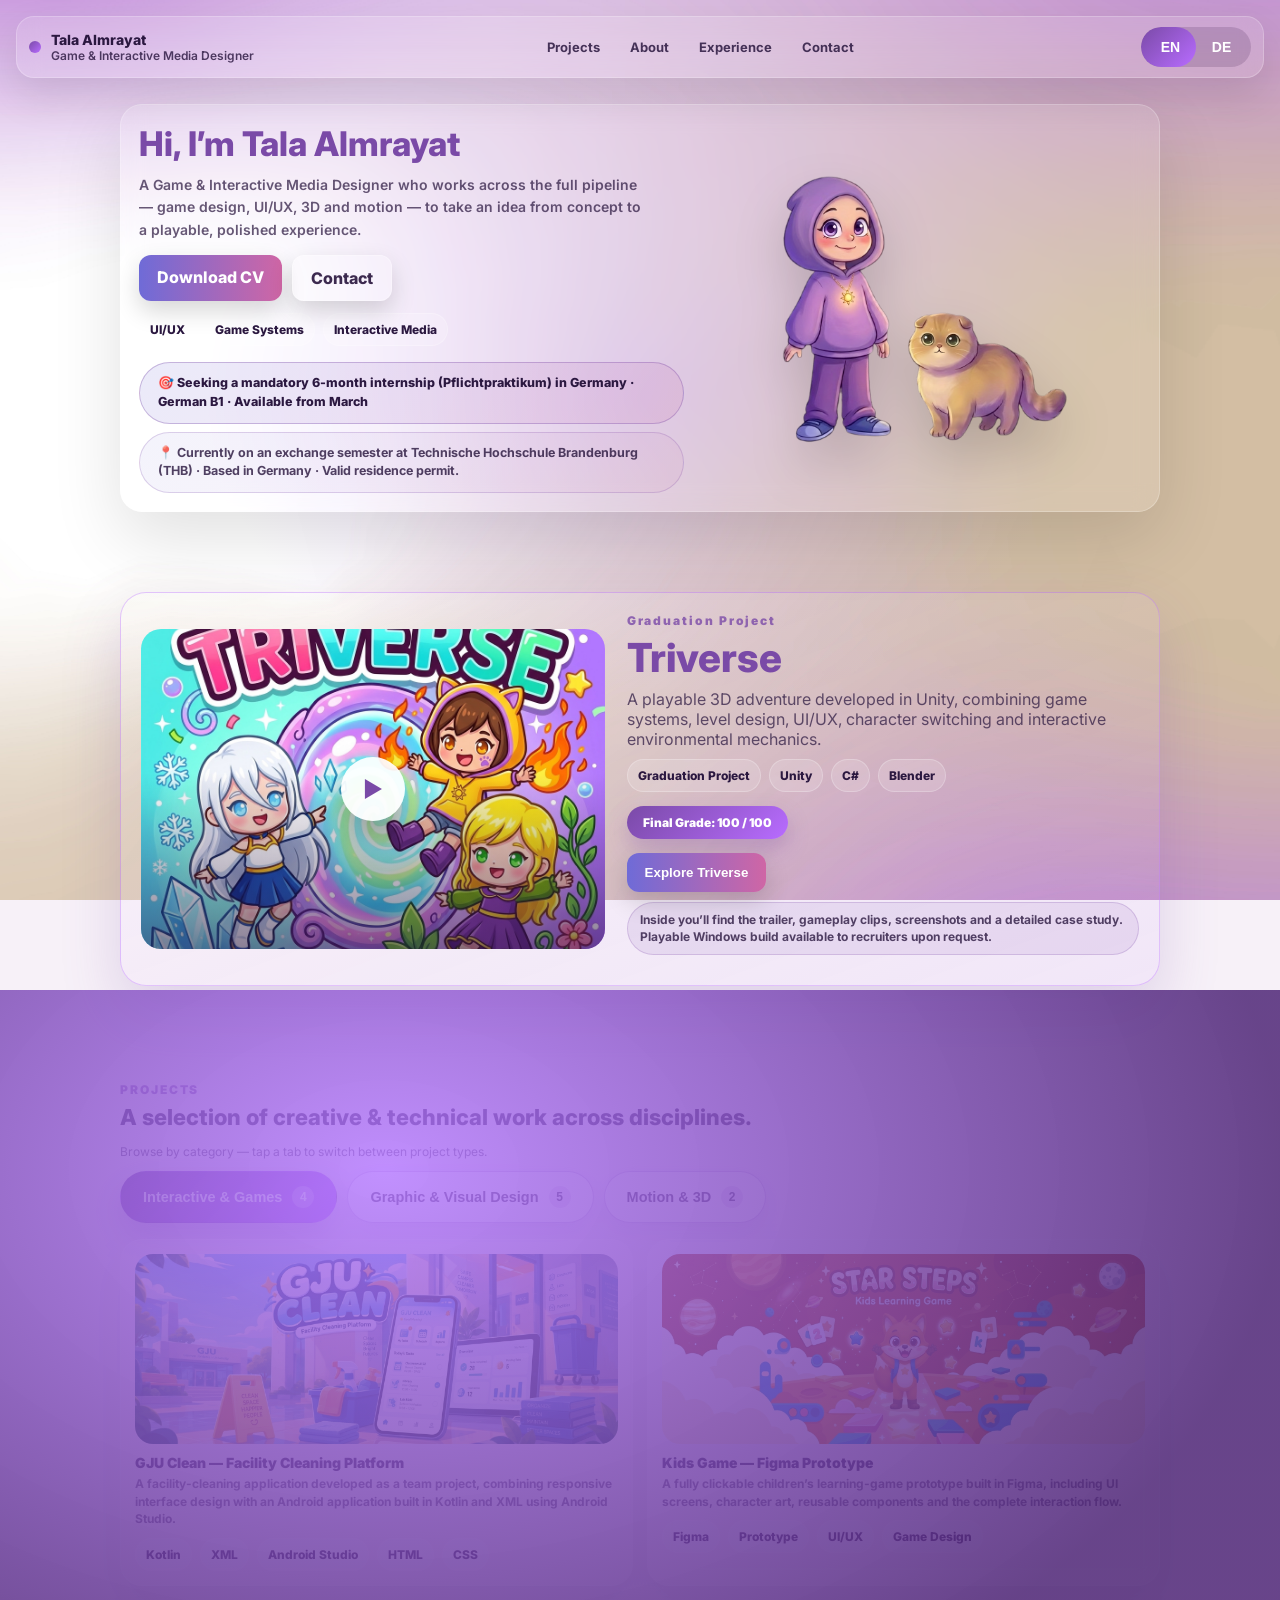
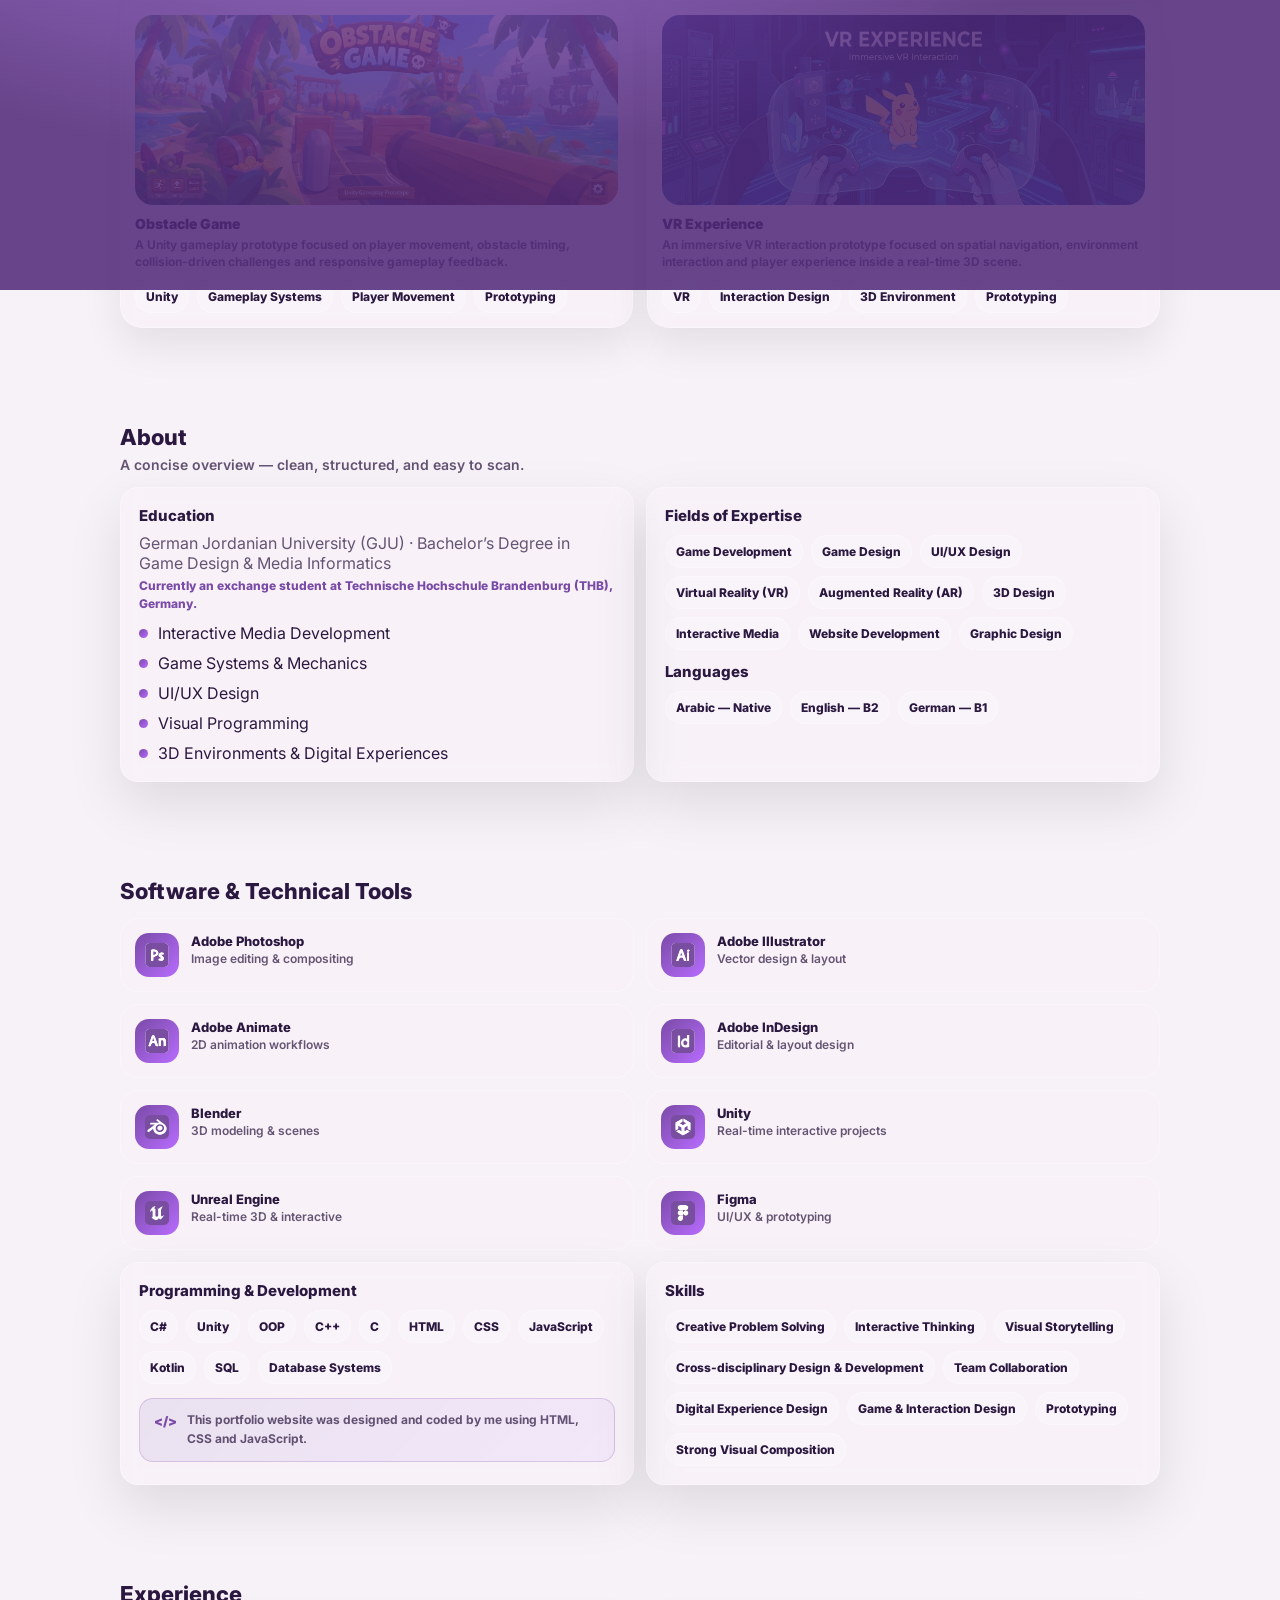
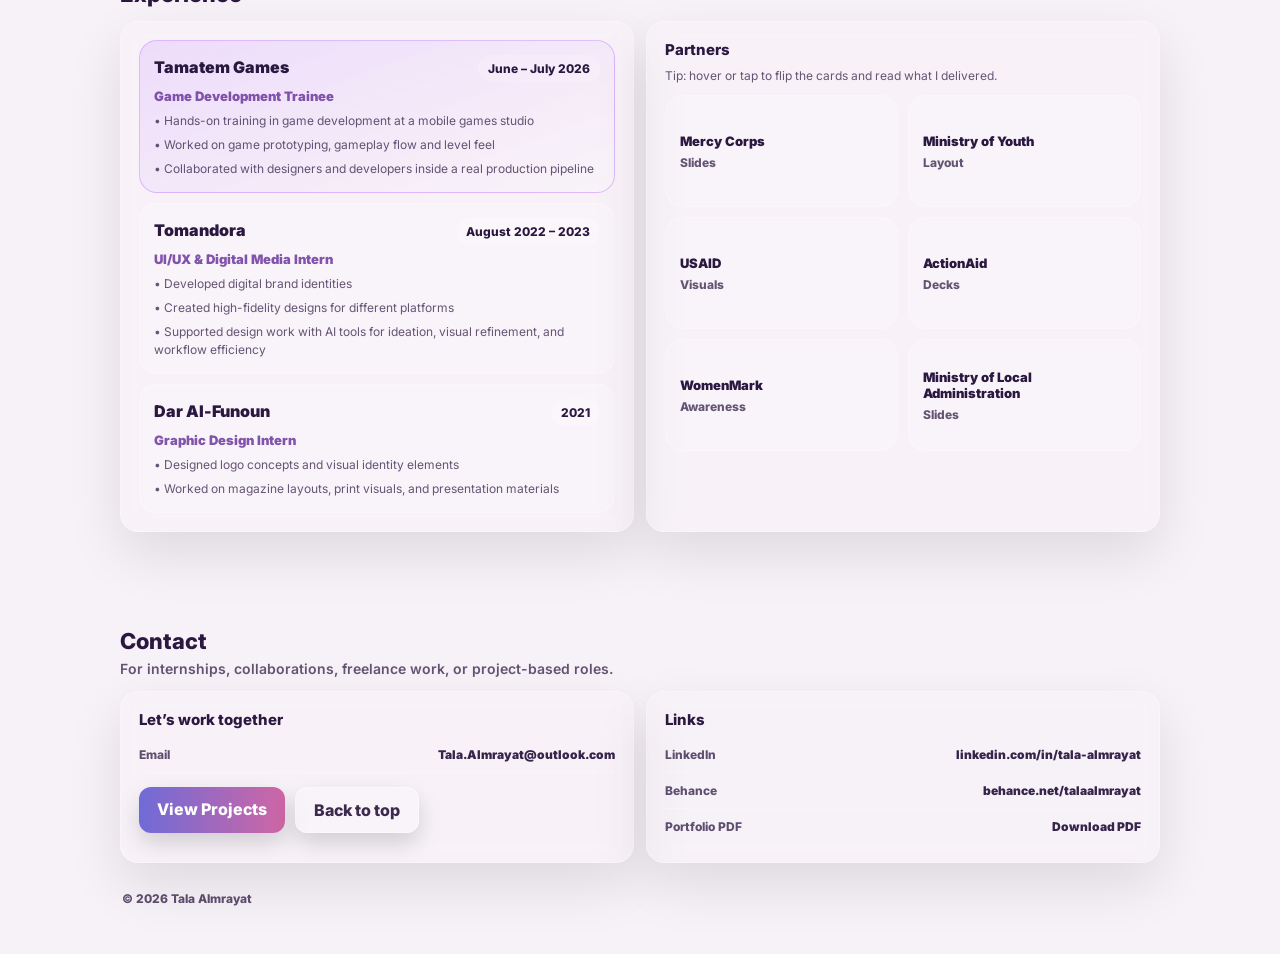
==== commit c4d75662: "Update portfolio and Triverse project" ====
--- a/index.html
+++ b/index.html
@@ -62,6 +62,9 @@
               <div class="pill" data-i18n="pill_2">Game Systems</div>
               <div class="pill" data-i18n="pill_3">Interactive Media</div>
             </div>
+
+            <div class="seeking-banner" data-i18n="seeking_banner"></div>
+            <div class="seeking-banner seeking-banner-alt" data-i18n="seeking_banner_2"></div>
           </div>
 
           <div>
@@ -71,6 +74,30 @@
       </div>
     </section>
 
+    <section class="section featured" id="featured">
+      <div class="container featured-wrap">
+        <div class="featured-media" id="featuredMedia" role="button" tabindex="0" aria-label="Open Triverse showcase">
+          <img src="assets/triverse/game%20icon.jpeg" class="featured-poster" alt="Triverse" />
+          <div class="featured-play" aria-hidden="true">▶</div>
+        </div>
+
+        <div class="featured-info">
+          <div class="kicker" data-i18n="featured_kicker">Graduation Project</div>
+          <h2 class="big" id="featuredTitle">Triverse</h2>
+          <p class="muted" id="featuredDesc"></p>
+
+          <div class="chips" id="featuredTags"></div>
+          <div class="featured-badge" id="featuredBadge"></div>
+
+          <div class="hero-actions">
+            <button class="btn btn-shine" id="featuredCta" type="button" data-i18n="featured_cta">Explore Triverse</button>
+          </div>
+
+          <p class="pane-hint featured-hint" data-i18n="featured_hint"></p>
+        </div>
+      </div>
+    </section>
+
     <section class="section" id="projects">
       <div class="container">
         <div class="section-head">
@@ -78,6 +105,7 @@
           <h2 class="big" data-i18n="projects_h">A selection of creative & technical work across disciplines.</h2>
         </div>
 
+        <p class="filter-hint muted small" id="filterHint" data-i18n="filter_hint"></p>
         <div class="filter-row" id="projectFilters"></div>
         <div class="project-grid" id="projectGrid"></div>
       </div>
@@ -94,6 +122,7 @@
           <div class="card">
             <h3 data-i18n="edu_h">Education</h3>
             <p class="muted" data-i18n="edu_degree">Bachelor’s Degree in Game Design & Media Informatics</p>
+            <p class="muted small exchange-note" data-i18n="exchange_note"></p>
             <ul class="list" id="eduList"></ul>
           </div>
 
@@ -124,6 +153,13 @@
           <div class="card">
             <h3 data-i18n="prog_h">Programming & Development</h3>
             <div class="chips" id="progChips"></div>
+
+            <div class="portfolio-code-note">
+              <span class="portfolio-code-icon">&lt;/&gt;</span>
+              <span data-i18n="portfolio_code_note">
+                This portfolio website was designed and coded by me using HTML, CSS and JavaScript.
+              </span>
+            </div>
           </div>
 
           <div class="card">
@@ -143,11 +179,6 @@
         <div class="grid-2">
           <div class="card">
             <div class="timeline" id="expTimeline"></div>
-
-            <div class="spacer"></div>
-
-            <h3 data-i18n="certs_h">Certifications</h3>
-            <div class="cert-list" id="certsList"></div>
           </div>
 
           <div class="card">
@@ -226,10 +257,16 @@
         <h3 id="modalTitle">Project Title</h3>
         <p class="muted" id="modalDesc">Project description…</p>
 
+        <div class="project-note" id="modalNote" style="display:none"></div>
         <div class="chips" id="modalTags"></div>
+
+        <div class="project-case-study" id="modalCaseStudy" style="display:none"></div>
 
         <div class="modal-actions">
           <a class="btn" id="modalDemo" href="#" target="_blank" rel="noreferrer">Open Project</a>
+          <a class="btn btn-playable" id="modalPlayable" href="#" target="_blank" rel="noreferrer" style="display:none">
+            Open Game on itch.io ↗
+          </a>
         </div>
       </div>
     </div>
--- a/style.css
+++ b/style.css
@@ -414,33 +414,204 @@
   font-size:12px;
 }
 
+/* ---------- Featured project (Triverse) ---------- */
+
+.featured-wrap{
+  display:grid;
+  grid-template-columns:.95fr 1.05fr;
+  gap:22px;
+  align-items:center;
+  padding:20px;
+  border-radius:26px;
+  background:linear-gradient(160deg,rgba(255,255,255,.16),rgba(184,108,255,.08));
+  border:1px solid rgba(184,108,255,.35);
+  box-shadow:0 26px 60px rgba(122,74,167,.20);
+}
+
+.featured-media{
+  position:relative;
+  border-radius:20px;
+  overflow:hidden;
+  cursor:pointer;
+  outline:none;
+}
+
+.featured-media:focus-visible{
+  box-shadow:0 0 0 3px var(--accent2);
+}
+
+.featured-poster{
+  width:100%;
+  height:320px;
+  object-fit:cover;
+  display:block;
+  transition:transform .35s ease;
+}
+
+.featured-media:hover .featured-poster,
+.featured-media:focus-visible .featured-poster{
+  transform:scale(1.04);
+}
+
+.featured-media::after{
+  content:"";
+  position:absolute;
+  inset:0;
+  background:linear-gradient(180deg,rgba(43,24,64,0) 45%,rgba(43,24,64,.55) 100%);
+}
+
+.featured-play{
+  position:absolute;
+  left:50%;
+  top:50%;
+  transform:translate(-50%,-50%);
+  width:64px;
+  height:64px;
+  border-radius:999px;
+  background:rgba(255,255,255,.92);
+  color:var(--accent);
+  display:grid;
+  place-items:center;
+  font-size:22px;
+  box-shadow:0 16px 34px rgba(0,0,0,.30);
+  z-index:2;
+}
+
+.featured-info .big{
+  color:var(--accent);
+  margin-bottom:8px;
+}
+
+.featured-badge{
+  display:inline-block;
+  margin-top:14px;
+  padding:9px 16px;
+  border-radius:999px;
+  background:linear-gradient(135deg,var(--accent),var(--accent2));
+  color:#fff;
+  font-weight:900;
+  font-size:12px;
+  box-shadow:0 10px 22px rgba(122,74,167,.30);
+}
+
+.featured-hint{
+  margin-top:12px;
+}
+
+.filter-hint{
+  margin-top:12px;
+}
+
 .filter-row{
-  margin-top:14px;
+  margin-top:10px;
   display:flex;
   gap:10px;
   flex-wrap:wrap;
 }
 
 .filter-btn{
-  padding:10px 14px;
+  position:relative;
+  overflow:hidden;
+  display:inline-flex;
+  align-items:center;
+  gap:10px;
+  padding:14px 22px;
   border-radius:999px;
-  border:1px solid rgba(255,255,255,.26);
-  background:rgba(255,255,255,.13);
-  font-weight:900;
-  font-size:12px;
-  color:rgba(43,24,64,.86);
+  border:1.5px solid rgba(122,74,167,.30);
+  background:#ffffff;
+  font-weight:900;
+  font-size:14.5px;
+  color:rgba(43,24,64,.88);
   cursor:pointer;
-  transition:.2s;
+  box-shadow:0 10px 22px rgba(122,74,167,.14);
+  transition:.22s;
+}
+
+.filter-btn::after{
+  content:"";
+  position:absolute;
+  top:-60%;
+  left:-60%;
+  width:38%;
+  height:220%;
+  transform:rotate(20deg);
+  background:rgba(255,255,255,.55);
+  filter:blur(2px);
+  animation:filterShine 3.6s ease-in-out infinite;
+  pointer-events:none;
+}
+
+.filter-btn:nth-child(2)::after{
+  animation-delay:.5s;
+}
+
+.filter-btn:nth-child(3)::after{
+  animation-delay:1s;
+}
+
+@keyframes filterShine{
+  0%{
+    left:-60%;
+    opacity:0;
+  }
+
+  12%{
+    opacity:.95;
+  }
+
+  46%{
+    left:130%;
+    opacity:.95;
+  }
+
+  47%{
+    opacity:0;
+  }
+
+  100%{
+    left:130%;
+    opacity:0;
+  }
 }
 
 .filter-btn:hover{
-  transform:translateY(-1px);
+  transform:translateY(-3px);
+  box-shadow:0 16px 32px rgba(122,74,167,.24);
+  border-color:var(--accent2);
 }
 
 .filter-btn.active{
   color:white;
   background:linear-gradient(135deg,var(--accent),var(--accent2));
   border-color:transparent;
+  box-shadow:0 14px 30px rgba(122,74,167,.34);
+}
+
+.filter-btn.active::after{
+  background:rgba(255,255,255,.7);
+}
+
+@media(prefers-reduced-motion:reduce){
+  .filter-btn::after{
+    animation:none;
+    display:none;
+  }
+}
+
+.filter-count{
+  display:inline-grid;
+  place-items:center;
+  min-width:22px;
+  height:22px;
+  padding:0 6px;
+  border-radius:999px;
+  background:rgba(122,74,167,.16);
+  font-size:12px;
+  font-weight:900;
+}
+
+.filter-btn.active .filter-count{
+  background:rgba(255,255,255,.30);
 }
 
 .project-grid{
@@ -558,28 +729,8 @@
   background:linear-gradient(135deg,#fff58a,#ffe16d);
 }
 
-.tamatem-thumb{
-  background:
-    radial-gradient(circle at 25% 22%,rgba(201,0,36,.30),transparent 34%),
-    radial-gradient(circle at 78% 24%,rgba(0,154,106,.22),transparent 36%),
-    linear-gradient(135deg,rgba(255,255,255,.42),rgba(255,255,255,.12));
-  display:grid;
-  place-items:center;
-  position:relative;
-}
-
-.tomato-mark{
-  font-size:72px;
-  filter:drop-shadow(0 12px 18px rgba(0,0,0,.18));
-}
-
-.tamatem-thumb-title{
-  position:absolute;
-  left:18px;
-  bottom:16px;
-  font-weight:900;
-  font-size:18px;
-  color:#2b1840;
+.cover-figma{
+  background:linear-gradient(135deg,#ffe9f4,#cfe6ff);
 }
 
 .grid-tools{
@@ -675,26 +826,13 @@
   gap:6px;
 }
 
-.cert-list{
-  margin-top:10px;
-  display:grid;
-  gap:10px;
-}
-
-.cert-row{
-  display:flex;
-  align-items:center;
-  justify-content:space-between;
-  gap:12px;
-  padding:12px;
-  border-radius:16px;
-  background:rgba(255,255,255,.12);
-}
-
-.cert-title{
-  font-weight:900;
-  font-size:13px;
-}
+/* First (most recent) experience gets a subtle highlight */
+.timeline .t-item:first-child{
+  background:linear-gradient(160deg,rgba(184,108,255,.16),rgba(255,255,255,.12));
+  border-color:rgba(184,108,255,.38);
+}
+
+/* ---------- Partners: real flip cards ---------- */
 
 .partner-grid{
   margin-top:10px;
@@ -704,23 +842,23 @@
 }
 
 .flip{
-  perspective:900px;
+  min-height:112px;
+  border-radius:18px;
   cursor:pointer;
-  min-height:130px;
+  perspective:1200px;
 }
 
 .flip-inner{
   position:relative;
   width:100%;
-  min-height:130px;
-  border-radius:18px;
+  height:100%;
+  min-height:112px;
   transform-style:preserve-3d;
-  transition:transform .52s ease;
-  -webkit-transform-style:preserve-3d;
+  transition:transform .6s cubic-bezier(.4,.15,.2,1);
 }
 
 .flip:hover .flip-inner,
-.flip:focus-within .flip-inner,
+.flip:focus-visible .flip-inner,
 .flip.is-flipped .flip-inner{
   transform:rotateY(180deg);
 }
@@ -728,30 +866,32 @@
 .flip-face{
   position:absolute;
   inset:0;
-  min-height:130px;
   border-radius:18px;
   background:rgba(255,255,255,.12);
   border:1px solid rgba(255,255,255,.24);
-  padding:12px;
-  -webkit-backface-visibility:hidden;
-  backface-visibility:hidden;
+  padding:14px;
   display:flex;
   flex-direction:column;
   justify-content:center;
   gap:6px;
+  backface-visibility:hidden;
+  -webkit-backface-visibility:hidden;
+}
+
+.flip-back{
+  background:rgba(255,255,255,.08);
+  transform:rotateY(180deg);
 }
 
 .flip-front .p-name{
   font-weight:900;
+  font-size:13px;
 }
 
 .flip-front .p-tag{
   font-weight:800;
   font-size:12px;
-}
-
-.flip-back{
-  transform:rotateY(180deg);
+  color:var(--muted);
 }
 
 .flip-back .p-desc{
@@ -823,6 +963,8 @@
   background:rgba(255,255,255,.94);
   box-shadow:0 30px 90px rgba(0,0,0,.22);
   overflow:hidden;
+  max-height:92vh;
+  overflow-y:auto;
 }
 
 .modal-card.theme-gju{
@@ -845,8 +987,8 @@
   background:linear-gradient(135deg,#fff8bd,#ffffff);
 }
 
-.modal-card.theme-tamatem{
-  background:linear-gradient(135deg,#fff4f2,#f4fff8);
+.modal-card.theme-figma{
+  background:linear-gradient(135deg,#ffeef7,#ffffff);
 }
 
 .modal-close{
@@ -867,6 +1009,10 @@
   height:380px;
 }
 
+.modal-card.has-tabs .modal-media{
+  height:auto;
+}
+
 .modal-video,
 .modal-frame,
 .modal-image{
@@ -901,11 +1047,120 @@
   flex-wrap:wrap;
 }
 
+/* ---------- Hints that point at the interactive controls ---------- */
+
+.pane-hint{
+  display:flex;
+  align-items:center;
+  gap:8px;
+  margin:10px 0;
+  padding:8px 12px;
+  border-radius:999px;
+  background:rgba(122,74,167,.10);
+  border:1px solid rgba(122,74,167,.22);
+  color:rgba(43,24,64,.80);
+  font-size:12px;
+  font-weight:700;
+  line-height:1.45;
+}
+
+.hint-dot{
+  width:9px;
+  height:9px;
+  flex:0 0 auto;
+  border-radius:999px;
+  background:linear-gradient(135deg,var(--accent),var(--accent2));
+  animation:hintPulse 1.8s ease-in-out infinite;
+}
+
+@keyframes hintPulse{
+  0%,100%{
+    box-shadow:0 0 0 0 rgba(184,108,255,.55);
+  }
+
+  50%{
+    box-shadow:0 0 0 6px rgba(184,108,255,0);
+  }
+}
+
+@media(prefers-reduced-motion:reduce){
+  .hint-dot{
+    animation:none;
+  }
+
+  .hero-img{
+    animation:none;
+  }
+}
+
+/* ---------- Generic tabbed project media (e.g. GJU Clean) ---------- */
+
+.tabbed-media{
+  padding:14px 14px 0;
+}
+
+.tab-pane{
+  display:none;
+}
+
+.tab-pane.active{
+  display:block;
+}
+
+.tab-media{
+  height:440px;
+  border-radius:14px;
+  overflow:hidden;
+}
+
+.tab-count{
+  display:inline-grid;
+  place-items:center;
+  min-width:18px;
+  height:18px;
+  padding:0 5px;
+  margin-left:4px;
+  border-radius:999px;
+  background:rgba(122,74,167,.18);
+  font-size:10px;
+  font-weight:900;
+}
+
+.modal-tab.active .tab-count{
+  background:rgba(255,255,255,.28);
+}
+
+/* ---------- Context note inside the modal ---------- */
+
+.project-note{
+  margin-top:12px;
+  padding:12px 14px;
+  border-radius:16px;
+  background:rgba(122,74,167,.09);
+  border:1px solid rgba(122,74,167,.20);
+}
+
+.note-label{
+  display:block;
+  font-size:11px;
+  font-weight:900;
+  color:var(--accent);
+  margin-bottom:4px;
+}
+
+.note-text{
+  font-size:12.5px;
+  font-weight:600;
+  line-height:1.55;
+  color:rgba(43,24,64,.82);
+}
+
 @supports not ((backdrop-filter: blur(10px)) or (-webkit-backdrop-filter: blur(10px))){
   .topbar,
   .card,
   .hero-card,
-  .project-card{
+  .project-card,
+  .featured-wrap{
     background:rgba(255,255,255,.82);
   }
 }
@@ -919,6 +1174,14 @@
     grid-template-columns:1fr;
   }
 
+  .featured-wrap{
+    grid-template-columns:1fr;
+  }
+
+  .featured-poster{
+    height:220px;
+  }
+
   .grid-2{
     grid-template-columns:1fr;
   }
@@ -946,4 +1209,610 @@
   .brand-role{
     display:none;
   }
+
+  .tab-media{
+    height:280px;
+  }
+}
+
+/* Triverse project — fancy showcase modal */
+
+.modal-card.theme-triverse{
+  background:linear-gradient(135deg,#f6efff,#ffffff);
+  width:min(1000px,95vw);
+}
+
+.modal-card.theme-triverse .modal-media{
+  height:auto;
+}
+
+.triverse-media{
+  padding:14px 14px 0;
+}
+
+.modal-tabs{
+  display:flex;
+  gap:8px;
+  margin-bottom:12px;
+  flex-wrap:wrap;
+}
+
+.modal-tab{
+  display:inline-flex;
+  align-items:center;
+  gap:6px;
+  padding:10px 18px;
+  border-radius:999px;
+  border:1.5px solid rgba(122,74,167,.45);
+  background:#ffffff;
+  font-weight:900;
+  font-size:12.5px;
+  color:var(--accent);
+  cursor:pointer;
+  box-shadow:0 6px 16px rgba(122,74,167,.14);
+  transition:.2s;
+}
+
+.modal-tab:hover{
+  transform:translateY(-2px);
+  box-shadow:0 10px 22px rgba(122,74,167,.22);
+  border-color:var(--accent2);
+}
+
+.modal-tab.active{
+  color:white;
+  background:linear-gradient(135deg,var(--accent),var(--accent2));
+  border-color:transparent;
+  box-shadow:0 10px 24px rgba(122,74,167,.32);
+}
+
+.triverse-pane{
+  display:none;
+}
+
+.triverse-pane.active{
+  display:block;
+}
+
+.triverse-pane-trailer .modal-video{
+  height:460px;
+  border-radius:14px;
+}
+
+.triverse-pane-gameplay .modal-video{
+  height:460px;
+  border-radius:14px;
+}
+
+.clip-row{
+  display:flex;
+  gap:8px;
+  flex-wrap:wrap;
+  padding:10px 12px 12px;
+  margin-bottom:14px;
+  border-radius:16px;
+  background:rgba(122,74,167,.07);
+  border:1px solid rgba(122,74,167,.16);
+}
+
+.clip-btn{
+  display:inline-flex;
+  align-items:center;
+  gap:6px;
+  padding:9px 15px;
+  border-radius:999px;
+  border:1.5px solid rgba(122,74,167,.45);
+  background:white;
+  font-weight:900;
+  font-size:12px;
+  color:var(--accent);
+  cursor:pointer;
+  box-shadow:0 6px 14px rgba(122,74,167,.12);
+  transition:.2s;
+}
+
+.clip-icon{
+  font-size:10px;
+}
+
+.clip-btn:hover{
+  transform:translateY(-2px);
+  box-shadow:0 10px 20px rgba(122,74,167,.20);
+}
+
+.clip-btn.active{
+  color:white;
+  background:linear-gradient(135deg,var(--accent),var(--accent2));
+  border-color:transparent;
+}
+
+.triverse-gallery{
+  position:relative;
+  height:460px;
+  border-radius:14px;
+  overflow:hidden;
+  background:rgba(0,0,0,.88);
+}
+
+.gallery-main-img{
+  width:100%;
+  height:100%;
+  object-fit:contain;
+  display:block;
+}
+
+.gallery-arrow{
+  position:absolute;
+  top:50%;
+  transform:translateY(-50%);
+  width:44px;
+  height:44px;
+  border-radius:999px;
+  border:none;
+  background:rgba(255,255,255,.92);
+  color:var(--accent);
+  font-size:22px;
+  font-weight:900;
+  cursor:pointer;
+  display:grid;
+  place-items:center;
+  box-shadow:0 10px 22px rgba(0,0,0,.28);
+  transition:.2s;
+}
+
+.gallery-arrow:hover{
+  background:white;
+  transform:translateY(-50%) scale(1.06);
+}
+
+.gallery-prev{
+  left:10px;
+}
+
+.gallery-next{
+  right:10px;
+}
+
+.gallery-counter{
+  position:absolute;
+  right:12px;
+  bottom:10px;
+  padding:5px 10px;
+  border-radius:999px;
+  background:rgba(0,0,0,.55);
+  color:white;
+  font-weight:800;
+  font-size:11px;
+}
+
+.gallery-thumbs{
+  display:flex;
+  gap:8px;
+  overflow-x:auto;
+  padding:10px 12px;
+  margin-bottom:14px;
+  border-radius:16px;
+  background:rgba(122,74,167,.07);
+  border:1px solid rgba(122,74,167,.16);
+}
+
+.gallery-thumb{
+  width:84px;
+  height:60px;
+  object-fit:cover;
+  border-radius:10px;
+  flex:0 0 auto;
+  cursor:pointer;
+  opacity:.72;
+  border:2px solid rgba(122,74,167,.30);
+  transition:.2s;
+}
+
+.gallery-thumb:hover{
+  opacity:1;
+  transform:translateY(-2px);
+}
+
+.gallery-thumb.active{
+  opacity:1;
+  border-color:var(--accent2);
+  box-shadow:0 8px 18px rgba(122,74,167,.28);
+}
+
+@media(max-width:860px){
+  .triverse-pane-trailer .modal-video,
+  .triverse-pane-gameplay .modal-video,
+  .triverse-gallery{
+    height:280px;
+  }
+}
+
+/* Fallback if a cover image file name doesn't match */
+.project-thumb.cover-missing{
+  background:linear-gradient(135deg,rgba(122,74,167,.26),rgba(184,108,255,.16));
+}
+
+/* Internship-seeking banner in the hero */
+.seeking-banner{
+  display:inline-flex;
+  align-items:center;
+  gap:8px;
+  margin-top:16px;
+  padding:11px 18px;
+  border-radius:999px;
+  background:linear-gradient(135deg,rgba(111,107,215,.14),rgba(207,102,165,.14));
+  border:1.5px solid rgba(122,74,167,.35);
+  color:var(--ink);
+  font-weight:800;
+  font-size:12.5px;
+  line-height:1.5;
+}
+
+@media(max-width:860px){
+  .seeking-banner{
+    font-size:11.5px;
+  }
+}
+
+.seeking-banner-alt{
+  margin-top:8px;
+  background:linear-gradient(135deg,rgba(111,107,215,.08),rgba(207,102,165,.08));
+  border-color:rgba(122,74,167,.22);
+  color:rgba(43,24,64,.82);
+  font-weight:700;
+}
+
+.exchange-note{
+  margin-top:4px;
+  font-weight:800;
+  color:var(--accent);
+}
+
+/* Auto-shine: a self-playing glint that draws the eye without needing hover.
+   Used on the Triverse CTA button so it stands out on its own. */
+.btn-shine{
+  position:relative;
+  overflow:hidden;
+}
+
+.btn-shine::before{
+  content:"";
+  position:absolute;
+  top:-60%;
+  left:-60%;
+  width:34%;
+  height:220%;
+  transform:rotate(20deg);
+  background:rgba(255,255,255,.65);
+  filter:blur(2px);
+  animation:btnShine 2.8s ease-in-out infinite;
+  animation-delay:.8s;
+  pointer-events:none;
+}
+
+@keyframes btnShine{
+  0%{
+    left:-60%;
+    opacity:0;
+  }
+
+  12%{
+    opacity:1;
+  }
+
+  42%{
+    left:130%;
+    opacity:1;
+  }
+
+  43%{
+    opacity:0;
+  }
+
+  100%{
+    left:130%;
+    opacity:0;
+  }
+}
+
+@media(prefers-reduced-motion:reduce){
+  .btn-shine::before{
+    animation:none;
+    display:none;
+  }
+}
+
+/* The play button on the Triverse poster gets the same self-playing glint,
+   plus a slow breathing pulse, so it reads as "click me" at a glance. */
+.featured-play{
+  animation:playPulse 2.4s ease-in-out infinite;
+}
+
+@keyframes playPulse{
+  0%,100%{
+    box-shadow:0 16px 34px rgba(0,0,0,.30), 0 0 0 0 rgba(184,108,255,.55);
+  }
+
+  50%{
+    box-shadow:0 16px 34px rgba(0,0,0,.30), 0 0 0 14px rgba(184,108,255,0);
+  }
+}
+
+@media(prefers-reduced-motion:reduce){
+  .featured-play{
+    animation:none;
+  }
+}
+
+/* ---------- Triverse case study tab ---------- */
+
+.triverse-pane-case{
+  padding-bottom:8px;
+}
+
+.cs-wrap{
+  display:grid;
+  gap:18px;
+}
+
+.cs-meta{
+  display:grid;
+  grid-template-columns:repeat(4,minmax(0,1fr));
+  gap:10px;
+}
+
+.cs-meta-item{
+  padding:12px 14px;
+  border-radius:14px;
+  background:rgba(122,74,167,.07);
+  border:1px solid rgba(122,74,167,.18);
+  display:flex;
+  flex-direction:column;
+  gap:4px;
+}
+
+.cs-meta-label{
+  font-size:10.5px;
+  font-weight:900;
+  letter-spacing:.06em;
+  text-transform:uppercase;
+  color:var(--accent);
+}
+
+.cs-meta-value{
+  font-size:12.5px;
+  font-weight:800;
+  color:rgba(43,24,64,.88);
+  line-height:1.4;
+}
+
+.cs-deliverables{
+  padding:10px 14px;
+  border-radius:12px;
+  background:rgba(255,255,255,.6);
+  border:1px dashed rgba(122,74,167,.30);
+  font-size:12px;
+  font-weight:700;
+  color:rgba(43,24,64,.75);
+}
+
+.cs-overview{
+  font-size:14px;
+  font-weight:600;
+  line-height:1.7;
+  color:rgba(43,24,64,.85);
+}
+
+.cs-section{
+  padding:16px 18px;
+  border-radius:16px;
+  background:rgba(255,255,255,.55);
+  border:1px solid rgba(122,74,167,.16);
+}
+
+.cs-section-title{
+  display:flex;
+  align-items:center;
+  gap:8px;
+  font-weight:900;
+  font-size:14px;
+  color:var(--accent);
+  margin-bottom:10px;
+}
+
+.cs-icon{
+  font-size:16px;
+}
+
+.cs-list{
+  list-style:none;
+  display:grid;
+  gap:8px;
+}
+
+.cs-list li{
+  font-size:12.5px;
+  font-weight:600;
+  line-height:1.6;
+  color:rgba(43,24,64,.82);
+  padding-left:16px;
+  position:relative;
+}
+
+.cs-list li::before{
+  content:"";
+  position:absolute;
+  left:0;
+  top:8px;
+  width:7px;
+  height:7px;
+  border-radius:999px;
+  background:linear-gradient(135deg,var(--accent),var(--accent2));
+}
+
+@media(max-width:860px){
+  .cs-meta{
+    grid-template-columns:repeat(2,minmax(0,1fr));
+  }
+}
+
+/* ---------- Portfolio coding proof ---------- */
+.portfolio-code-note{
+  margin-top:14px;
+  padding:12px 14px;
+  border-radius:14px;
+  display:flex;
+  align-items:flex-start;
+  gap:10px;
+  background:linear-gradient(135deg,rgba(122,74,167,.10),rgba(184,108,255,.08));
+  border:1px solid rgba(122,74,167,.22);
+  color:var(--muted);
+  font-size:12px;
+  font-weight:700;
+  line-height:1.55;
+}
+
+.portfolio-code-icon{
+  flex:0 0 auto;
+  font-weight:900;
+  color:var(--accent);
+  font-size:13px;
+}
+
+/* ---------- Compact case studies for project modals ---------- */
+.project-case-study{
+  margin-top:18px;
+  padding-top:16px;
+  border-top:1px solid rgba(122,74,167,.18);
+}
+
+.mini-case-head{
+  font-size:13px;
+  font-weight:900;
+  letter-spacing:.08em;
+  text-transform:uppercase;
+  color:var(--accent);
+  margin-bottom:10px;
+}
+
+.mini-case-grid{
+  display:grid;
+  grid-template-columns:repeat(2,minmax(0,1fr));
+  gap:10px;
+}
+
+.mini-case-item{
+  padding:12px;
+  border-radius:14px;
+  background:rgba(255,255,255,.38);
+  border:1px solid rgba(122,74,167,.16);
+}
+
+.mini-case-item:first-child{
+  grid-column:1 / -1;
+}
+
+.mini-case-label{
+  font-size:11px;
+  font-weight:900;
+  text-transform:uppercase;
+  letter-spacing:.07em;
+  color:rgba(122,74,167,.92);
+  margin-bottom:5px;
+}
+
+.mini-case-text{
+  font-size:12px;
+  font-weight:650;
+  line-height:1.55;
+  color:var(--muted);
+}
+
+.btn-playable{
+  background:linear-gradient(90deg,#5f54d9,#9f5ad7);
+}
+
+@media(max-width:700px){
+  .mini-case-grid{
+    grid-template-columns:1fr;
+  }
+
+  .mini-case-item:first-child{
+    grid-column:auto;
+  }
+}
+/* FIX: tabbed project modal layout */
+.modal-card.has-tabs .modal-media{
+  height:auto;
+  min-height:0;
+  display:block;
+}
+
+.tabbed-media{
+  padding:14px 14px 0;
+  display:block;
+  width:100%;
+}
+
+.tab-pane{
+  display:none;
+  width:100%;
+}
+
+.tab-pane.active{
+  display:block;
+}
+
+.tab-media{
+  width:100%;
+  height:440px;
+  border-radius:14px;
+  overflow:hidden;
+  position:relative;
+}
+
+.tab-media .modal-frame,
+.tab-media .modal-video,
+.tab-media .modal-image{
+  width:100%;
+  height:100%;
+  display:block;
+  position:relative;
+}
+
+.modal-card.has-tabs .modal-body{
+  position:relative;
+  clear:both;
+  display:block;
+  width:100%;
+  padding:16px;
+}
+/* =====================================================
+   FINAL GJU CLEAN — MATCH KIDS GAME SPACING
+===================================================== */
+
+.modal-card.theme-gju .modal-body{
+  padding: 22px 28px 26px !important;
+}
+
+.modal-card.theme-gju .project-note{
+  margin-top: 14px !important;
+  margin-bottom: 14px !important;
+}
+
+.modal-card.theme-gju #modalTags{
+  display: flex !important;
+  flex-wrap: wrap !important;
+  gap: 8px !important;
+  margin: 0 !important;
+  padding: 0 !important;
+}
+
+.modal-card.theme-gju #modalTags .chip{
+  padding: 8px 12px !important;
+  margin: 0 !important;
+}
+
+.modal-card.theme-gju .project-case-study{
+  margin-top: 18px !important;
 }
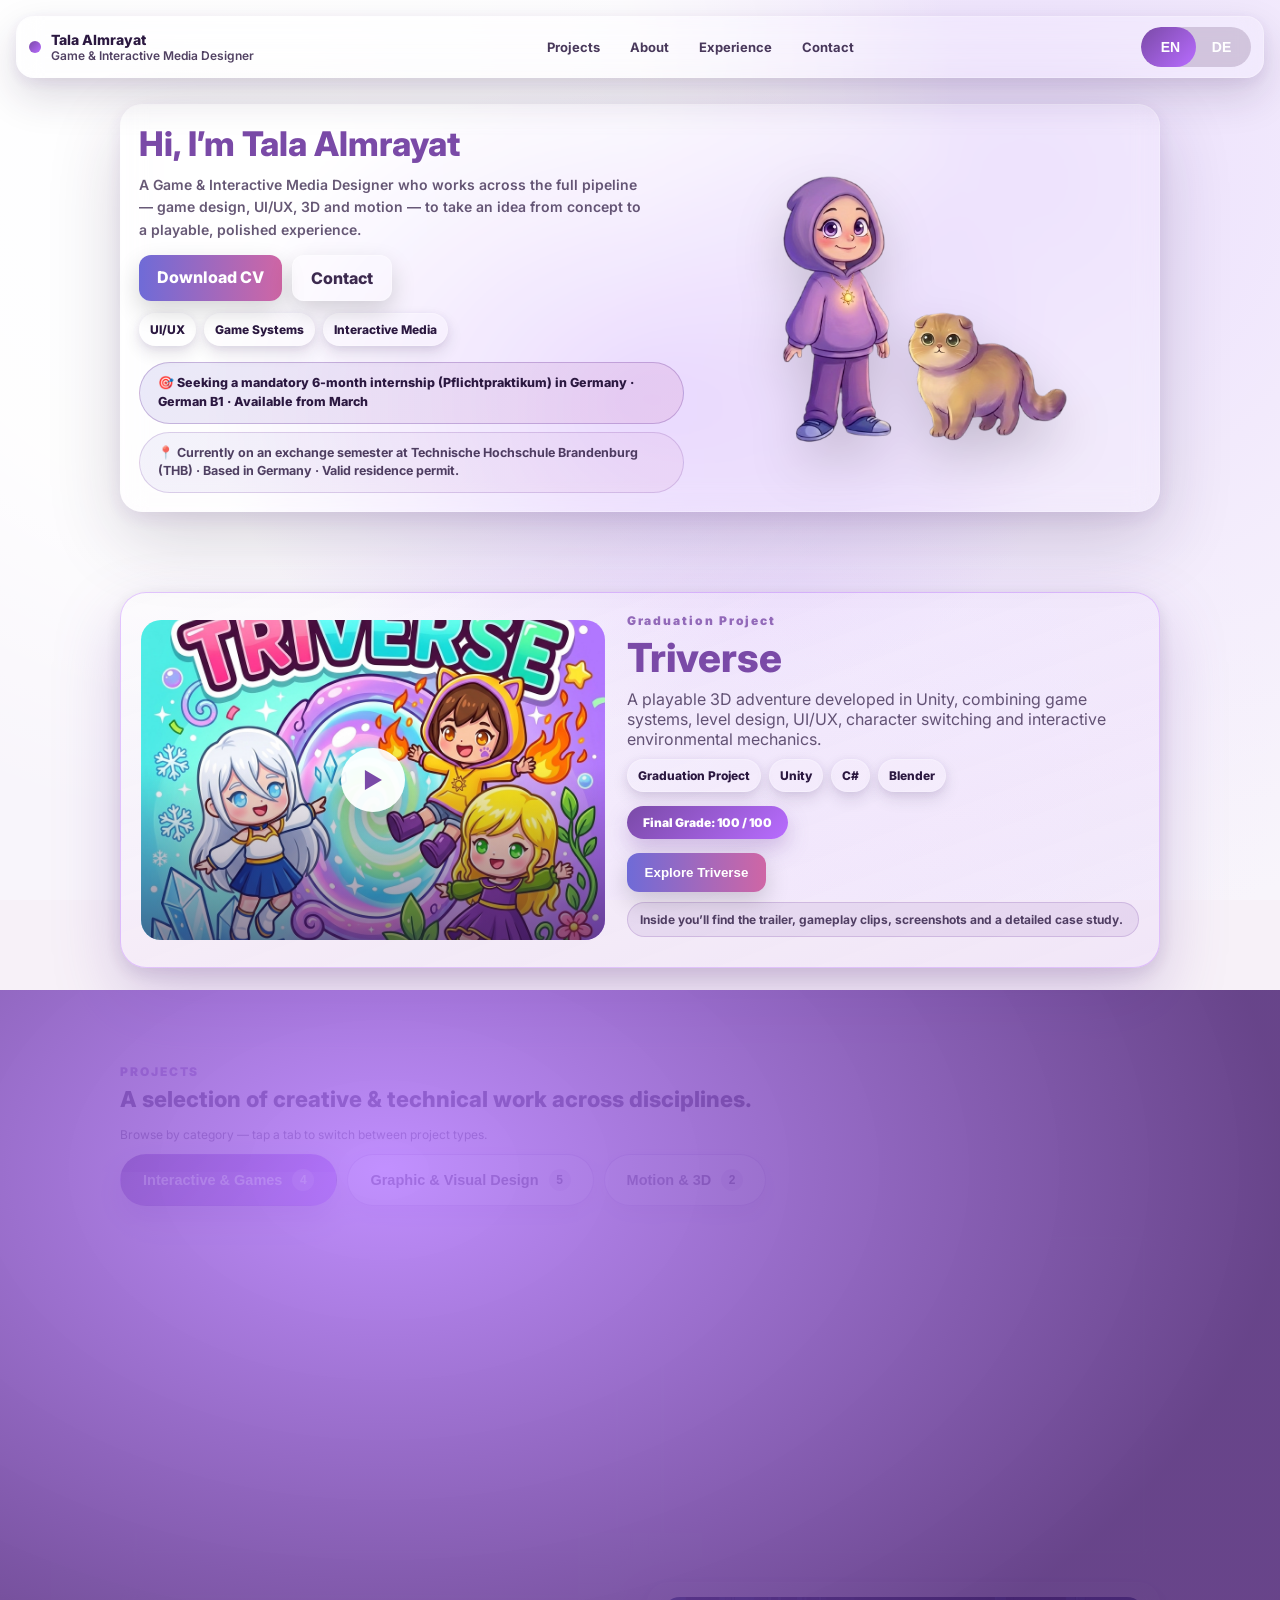
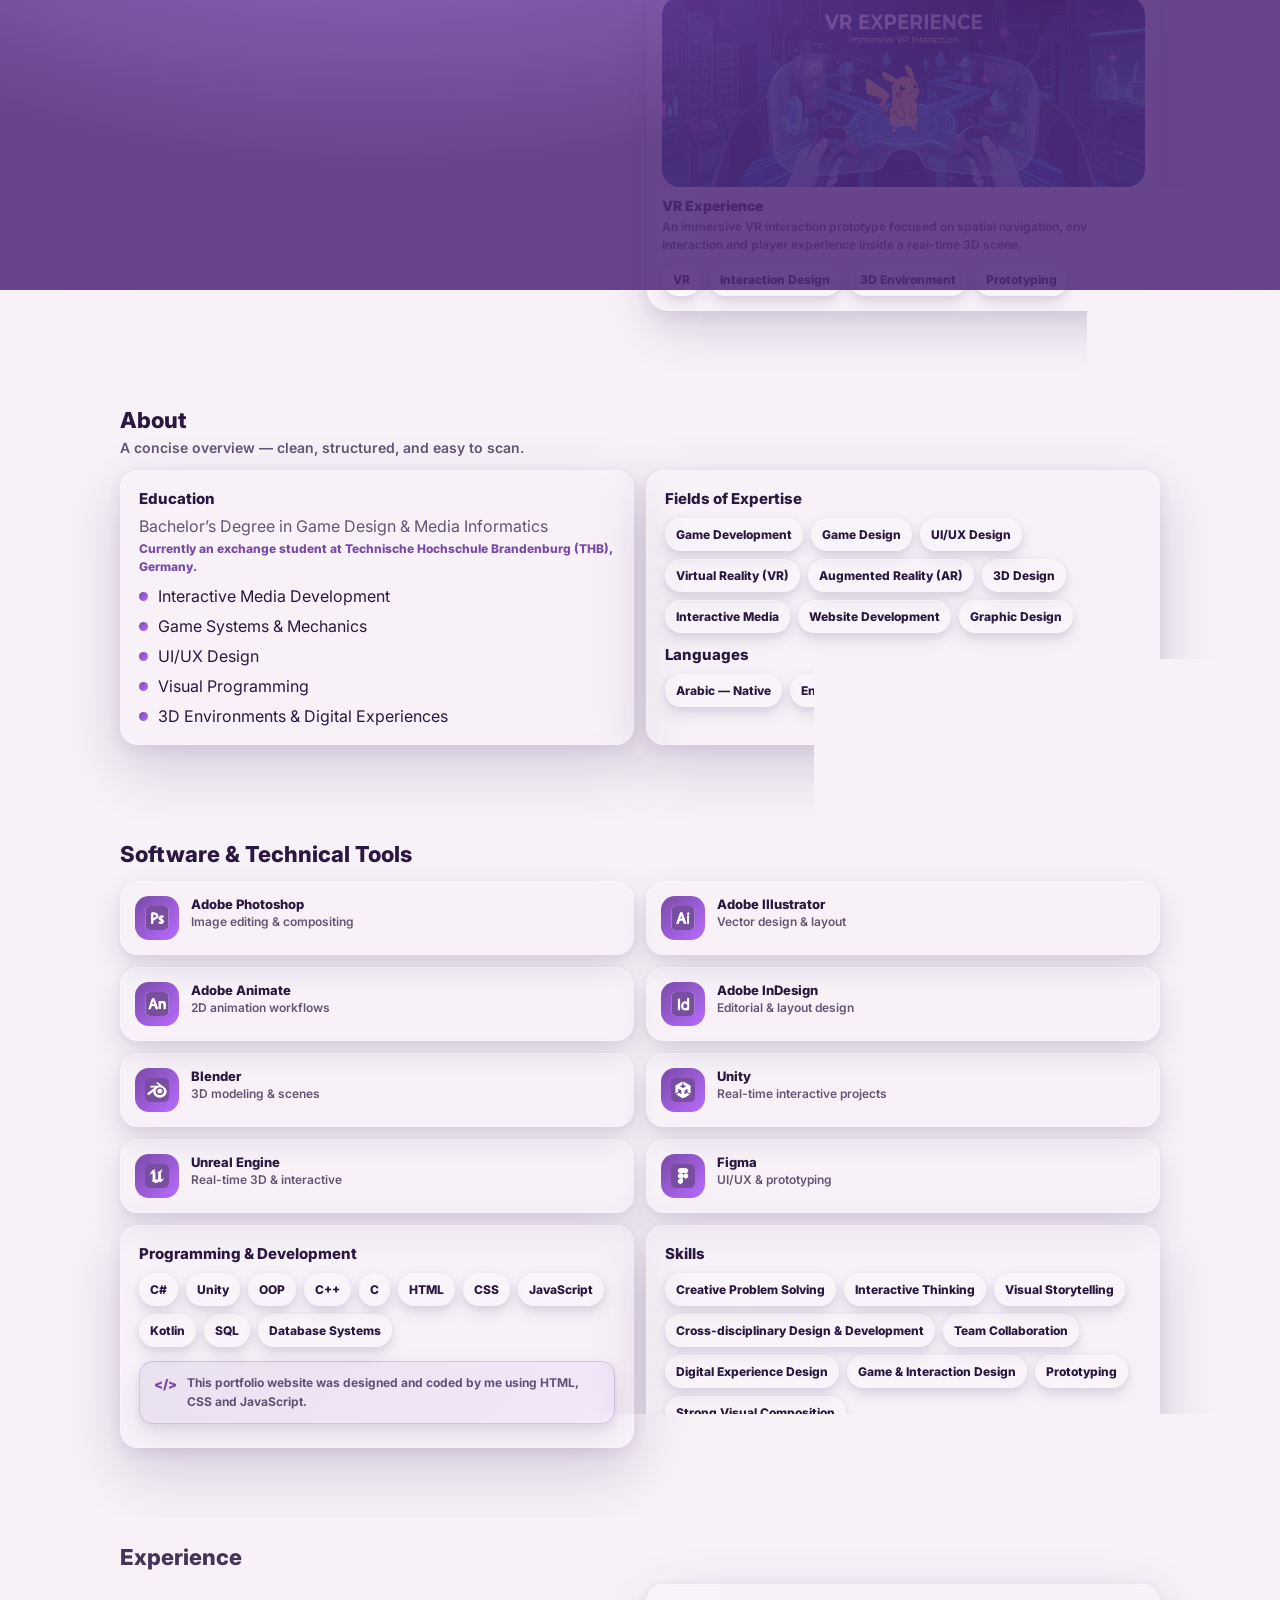
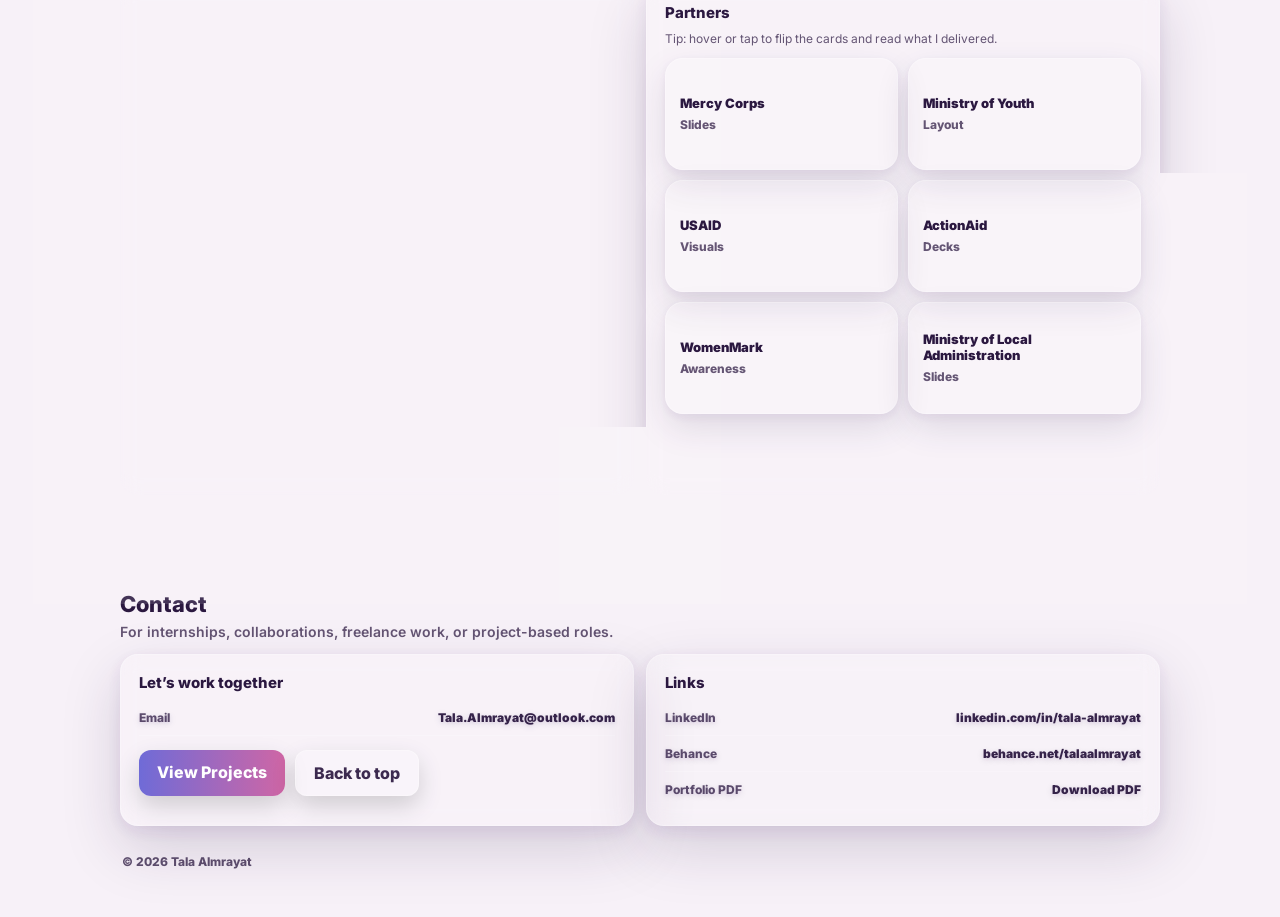
==== commit def8cd9d: "Stabilize portfolio image loading and mobile navigation" ====
--- a/index.html
+++ b/index.html
@@ -9,10 +9,29 @@
   <link rel="preconnect" href="https://fonts.gstatic.com" crossorigin>
   <link href="https://fonts.googleapis.com/css2?family=Inter:wght@400;600;800&display=swap" rel="stylesheet">
 
+  <link rel="preload" as="image" href="assets/hero.png" fetchpriority="high" />
+  <link rel="preload" as="image" href="assets/triverse/game%20icon.jpeg" />
+  <link rel="preload" as="image" href="assets/cover/gju%20clean%20cover.png" />
+  <link rel="preload" as="image" href="assets/cover/kids%20game%20cover.jpg" />
+  <link rel="preload" as="image" href="assets/cover/obstacle%20game%20cover.png" />
+  <link rel="preload" as="image" href="assets/cover/Vr%20cover.jpg" />
+  <link rel="preload" as="image" href="assets/cover/storyboard%20cover.jpg" />
+  <link rel="preload" as="image" href="assets/cover/branding%20cover.jpg" />
+  <link rel="preload" as="image" href="assets/cover/maga%20cover.jpg" />
+  <link rel="preload" as="image" href="assets/cover/char%20design.jpg" />
+  <link rel="preload" as="image" href="assets/cover/logos%20cover.jpg" />
+  <link rel="preload" as="image" href="assets/cover/animation%20cover.jpg" />
+  <link rel="preload" as="image" href="assets/cover/3d%20cover.jpg" />
   <link rel="stylesheet" href="style.css" />
 </head>
 
 <body>
+  <div class="site-loader" id="siteLoader" aria-label="Loading portfolio" role="status">
+    <div class="site-loader-inner">
+      <div class="site-loader-mark">T</div>
+      <div class="site-loader-text">Loading portfolio…</div>
+    </div>
+  </div>
   <div class="bg" aria-hidden="true"></div>
   <div class="wipe" id="wipe" aria-hidden="true"></div>
 
@@ -68,7 +87,15 @@
           </div>
 
           <div>
-            <img src="assets/hero.png" class="hero-img" id="heroImg" alt="Tala and Shams" />
+            <img
+              src="assets/hero.png"
+              class="hero-img"
+              id="heroImg"
+              alt="Tala and Shams"
+              loading="eager"
+              fetchpriority="high"
+              decoding="sync"
+            />
           </div>
         </div>
       </div>
@@ -77,7 +104,7 @@
     <section class="section featured" id="featured">
       <div class="container featured-wrap">
         <div class="featured-media" id="featuredMedia" role="button" tabindex="0" aria-label="Open Triverse showcase">
-          <img src="assets/triverse/game%20icon.jpeg" class="featured-poster" alt="Triverse" />
+          <img src="assets/triverse/game%20icon.jpeg" class="featured-poster" alt="Triverse" loading="eager" fetchpriority="high" decoding="sync" />
           <div class="featured-play" aria-hidden="true">▶</div>
         </div>
 
--- a/style.css
+++ b/style.css
@@ -32,7 +32,25 @@
   position:fixed;
   inset:0;
   z-index:-3;
-  background:url("assets/bg.jpg") center/cover no-repeat;
+  background:
+    radial-gradient(
+      circle at 20% 15%,
+      rgba(255,255,255,1) 0%,
+      rgba(255,255,255,.85) 30%,
+      transparent 55%
+    ),
+    radial-gradient(
+      circle at 80% 20%,
+      rgba(225,205,255,.55) 0%,
+      rgba(235,220,255,.30) 35%,
+      transparent 60%
+    ),
+    radial-gradient(
+      circle at 55% 85%,
+      rgba(238,225,255,.38) 0%,
+      transparent 55%
+    ),
+    #f8f5fb;
 }
 
 .bg::after{
@@ -77,7 +95,7 @@
   border:1px solid rgba(255,255,255,.22);
   -webkit-backdrop-filter:blur(12px);
   backdrop-filter:blur(12px);
-  box-shadow:0 18px 40px rgba(0,0,0,.10);
+  box-shadow:0 18px 42px rgba(43,24,64,.16), 0 4px 14px rgba(122,74,167,.10);
 }
 
 .brand{
@@ -210,7 +228,7 @@
   border:1px solid var(--glass-border);
   -webkit-backdrop-filter:blur(10px);
   backdrop-filter:blur(10px);
-  box-shadow:0 22px 55px rgba(0,0,0,.10);
+  box-shadow:0 22px 58px rgba(43,24,64,.17), 0 5px 16px rgba(122,74,167,.11);
 }
 
 .card.subtle{
@@ -293,7 +311,7 @@
   border:1px solid rgba(255,255,255,.24);
   -webkit-backdrop-filter:blur(12px);
   backdrop-filter:blur(12px);
-  box-shadow:0 26px 70px rgba(0,0,0,.12);
+  box-shadow:0 26px 72px rgba(43,24,64,.19), 0 6px 18px rgba(122,74,167,.11);
 }
 
 .hero-grid{
@@ -425,7 +443,7 @@
   border-radius:26px;
   background:linear-gradient(160deg,rgba(255,255,255,.16),rgba(184,108,255,.08));
   border:1px solid rgba(184,108,255,.35);
-  box-shadow:0 26px 60px rgba(122,74,167,.20);
+  box-shadow:0 28px 66px rgba(122,74,167,.27), 0 6px 18px rgba(43,24,64,.12);
 }
 
 .featured-media{
@@ -628,7 +646,7 @@
   border:1px solid rgba(255,255,255,.24);
   -webkit-backdrop-filter:blur(10px);
   backdrop-filter:blur(10px);
-  box-shadow:0 18px 40px rgba(0,0,0,.08);
+  box-shadow:0 20px 46px rgba(43,24,64,.15), 0 5px 15px rgba(122,74,167,.10);
   cursor:pointer;
   transition:.22s;
 }
@@ -748,6 +766,7 @@
   border-radius:18px;
   background:rgba(255,255,255,.12);
   border:1px solid rgba(255,255,255,.24);
+  box-shadow:0 14px 34px rgba(43,24,64,.12), 0 3px 10px rgba(122,74,167,.08);
 }
 
 .tool-icon{
@@ -792,6 +811,7 @@
   border-radius:18px;
   background:rgba(255,255,255,.12);
   border:1px solid rgba(255,255,255,.24);
+  box-shadow:0 14px 34px rgba(43,24,64,.12), 0 3px 10px rgba(122,74,167,.08);
 }
 
 .t-top{
@@ -876,6 +896,7 @@
   gap:6px;
   backface-visibility:hidden;
   -webkit-backface-visibility:hidden;
+  box-shadow:0 14px 34px rgba(43,24,64,.12), 0 3px 10px rgba(122,74,167,.08);
 }
 
 .flip-back{
@@ -961,7 +982,7 @@
   width:min(880px,92vw);
   border-radius:22px;
   background:rgba(255,255,255,.94);
-  box-shadow:0 30px 90px rgba(0,0,0,.22);
+  box-shadow:0 32px 96px rgba(43,24,64,.28), 0 8px 24px rgba(122,74,167,.13);
   overflow:hidden;
   max-height:92vh;
   overflow-y:auto;
@@ -1166,8 +1187,42 @@
 }
 
 @media(max-width:860px){
+  .topbar{
+    flex-wrap:wrap;
+    gap:8px 10px;
+  }
+
   .nav{
+    display:flex;
+    order:3;
+    flex:0 0 100%;
+    width:100%;
+    justify-content:space-between;
+    gap:4px;
+    overflow-x:auto;
+    scrollbar-width:none;
+  }
+
+  .nav::-webkit-scrollbar{
     display:none;
+  }
+
+  .nav-link{
+    flex:1 0 auto;
+    text-align:center;
+    padding:7px 6px;
+    font-size:11px;
+    white-space:nowrap;
+  }
+
+  .lang-btn{
+    width:92px;
+    height:36px;
+    flex:0 0 auto;
+  }
+
+  .page{
+    padding-top:132px;
   }
 
   .hero-grid{
@@ -1815,4 +1870,97 @@
 
 .modal-card.theme-gju .project-case-study{
   margin-top: 18px !important;
-}+}
+
+/* =====================================================
+   EXTRA SOFT SHADOWS — PILLS / CHIPS / CONTACT DETAILS
+   Shadow only: no layout, color, spacing or background changes
+===================================================== */
+
+.chip,
+.pill{
+  box-shadow:
+    0 7px 16px rgba(43,24,64,.12),
+    0 2px 7px rgba(122,74,167,.10);
+}
+
+.contact-label,
+.contact-value{
+  text-shadow:
+    0 2px 7px rgba(43,24,64,.14),
+    0 1px 3px rgba(122,74,167,.10);
+}
+
+.portfolio-code-note{
+  box-shadow:
+    0 10px 24px rgba(43,24,64,.11),
+    0 3px 9px rgba(122,74,167,.09);
+}
+
+
+
+/* =====================================================
+   STABLE FIRST PAINT — hide progressive image loading
+   The portfolio renders behind this screen and is revealed
+   only after its images have loaded/decoded.
+===================================================== */
+.site-loader{
+  position:fixed;
+  inset:0;
+  z-index:99999;
+  display:grid;
+  place-items:center;
+  background:
+    radial-gradient(circle at 25% 20%,rgba(255,255,255,1) 0%,rgba(255,255,255,.88) 30%,transparent 56%),
+    radial-gradient(circle at 78% 24%,rgba(225,205,255,.62) 0%,rgba(235,220,255,.34) 36%,transparent 62%),
+    #f8f5fb;
+  opacity:1;
+  visibility:visible;
+  transition:opacity .18s ease, visibility .18s ease;
+}
+
+.site-loader.is-ready{
+  opacity:0;
+  visibility:hidden;
+  pointer-events:none;
+}
+
+.site-loader-inner{
+  display:grid;
+  justify-items:center;
+  gap:12px;
+}
+
+.site-loader-mark{
+  width:52px;
+  height:52px;
+  border-radius:18px;
+  display:grid;
+  place-items:center;
+  color:#fff;
+  font-size:22px;
+  font-weight:900;
+  background:linear-gradient(135deg,var(--accent),var(--accent2));
+  box-shadow:0 16px 36px rgba(122,74,167,.24);
+  animation:siteLoaderPulse 1.1s ease-in-out infinite alternate;
+}
+
+.site-loader-text{
+  color:var(--ink);
+  font-size:12px;
+  font-weight:800;
+  opacity:.72;
+}
+
+@keyframes siteLoaderPulse{
+  from{ transform:translateY(0) scale(1); }
+  to{ transform:translateY(-3px) scale(1.035); }
+}
+
+@media(prefers-reduced-motion:reduce){
+  .site-loader,
+  .site-loader-mark{
+    animation:none;
+    transition:none;
+  }
+}
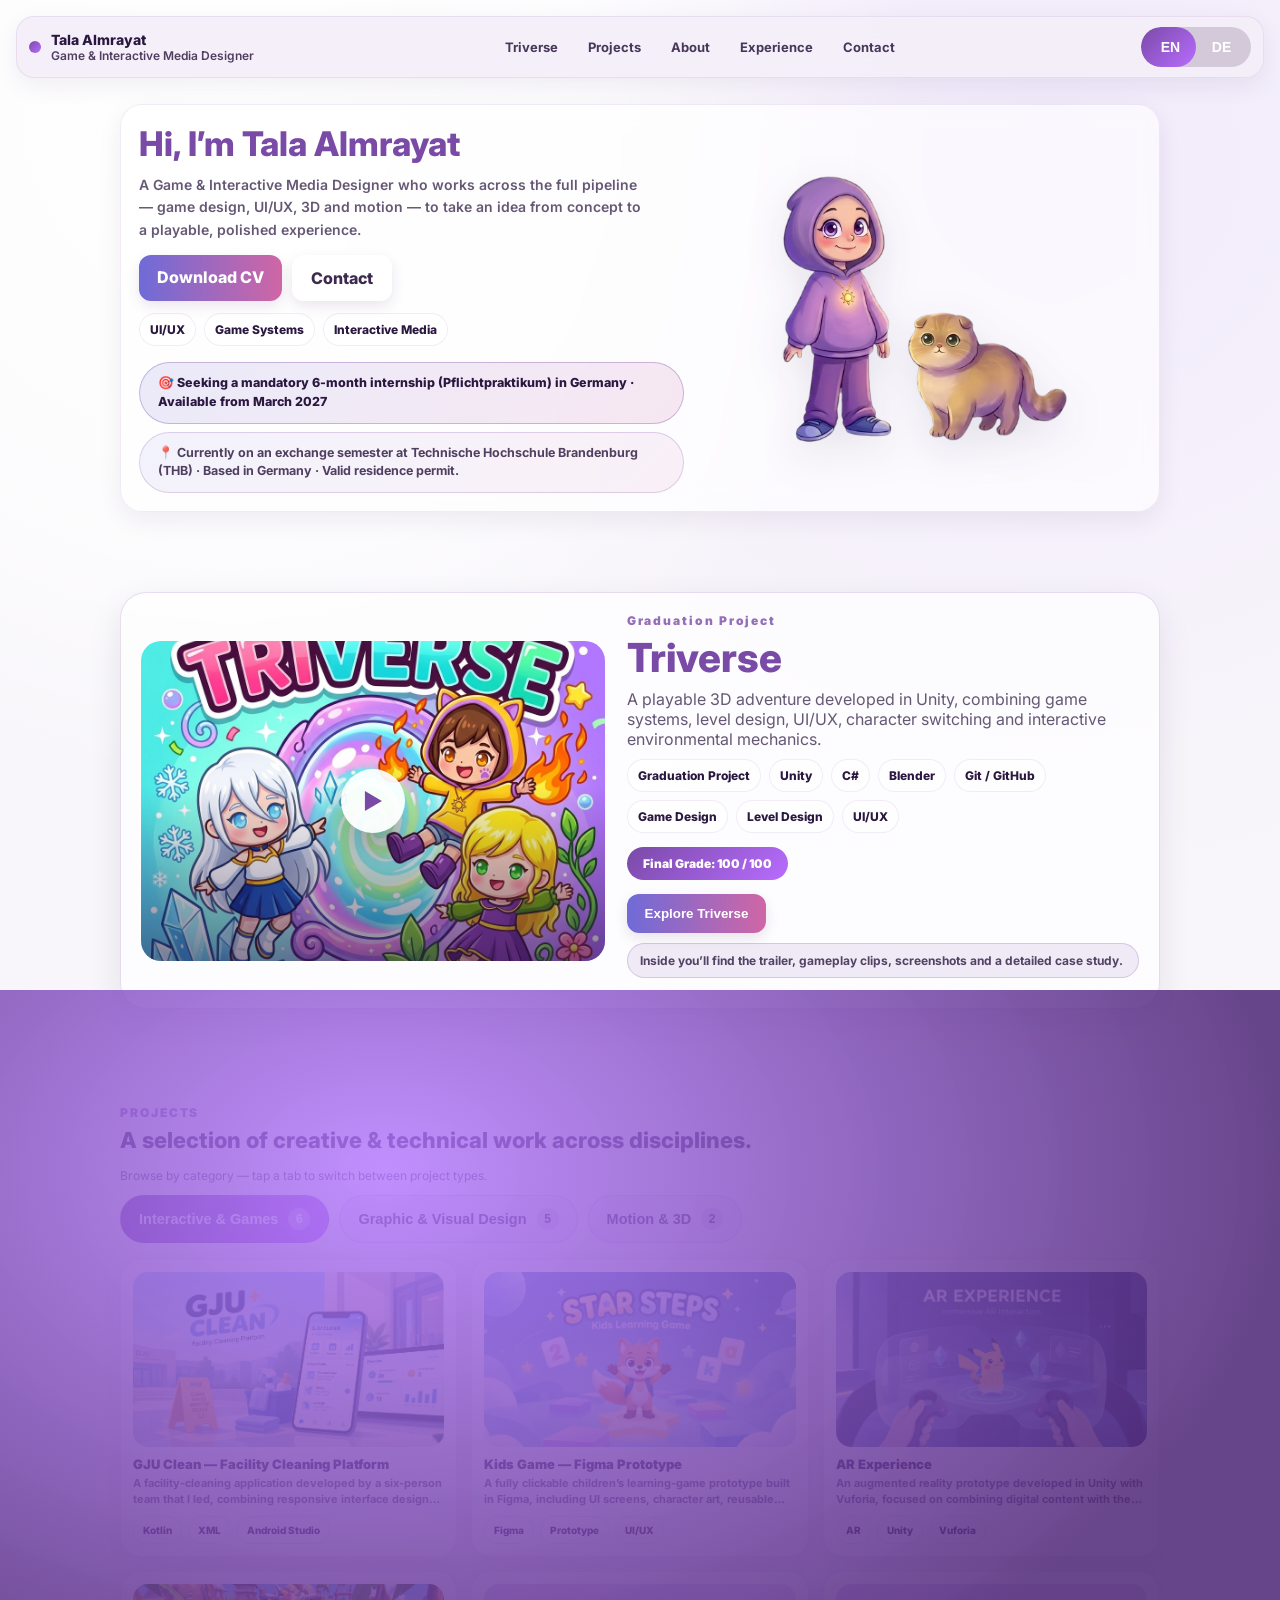
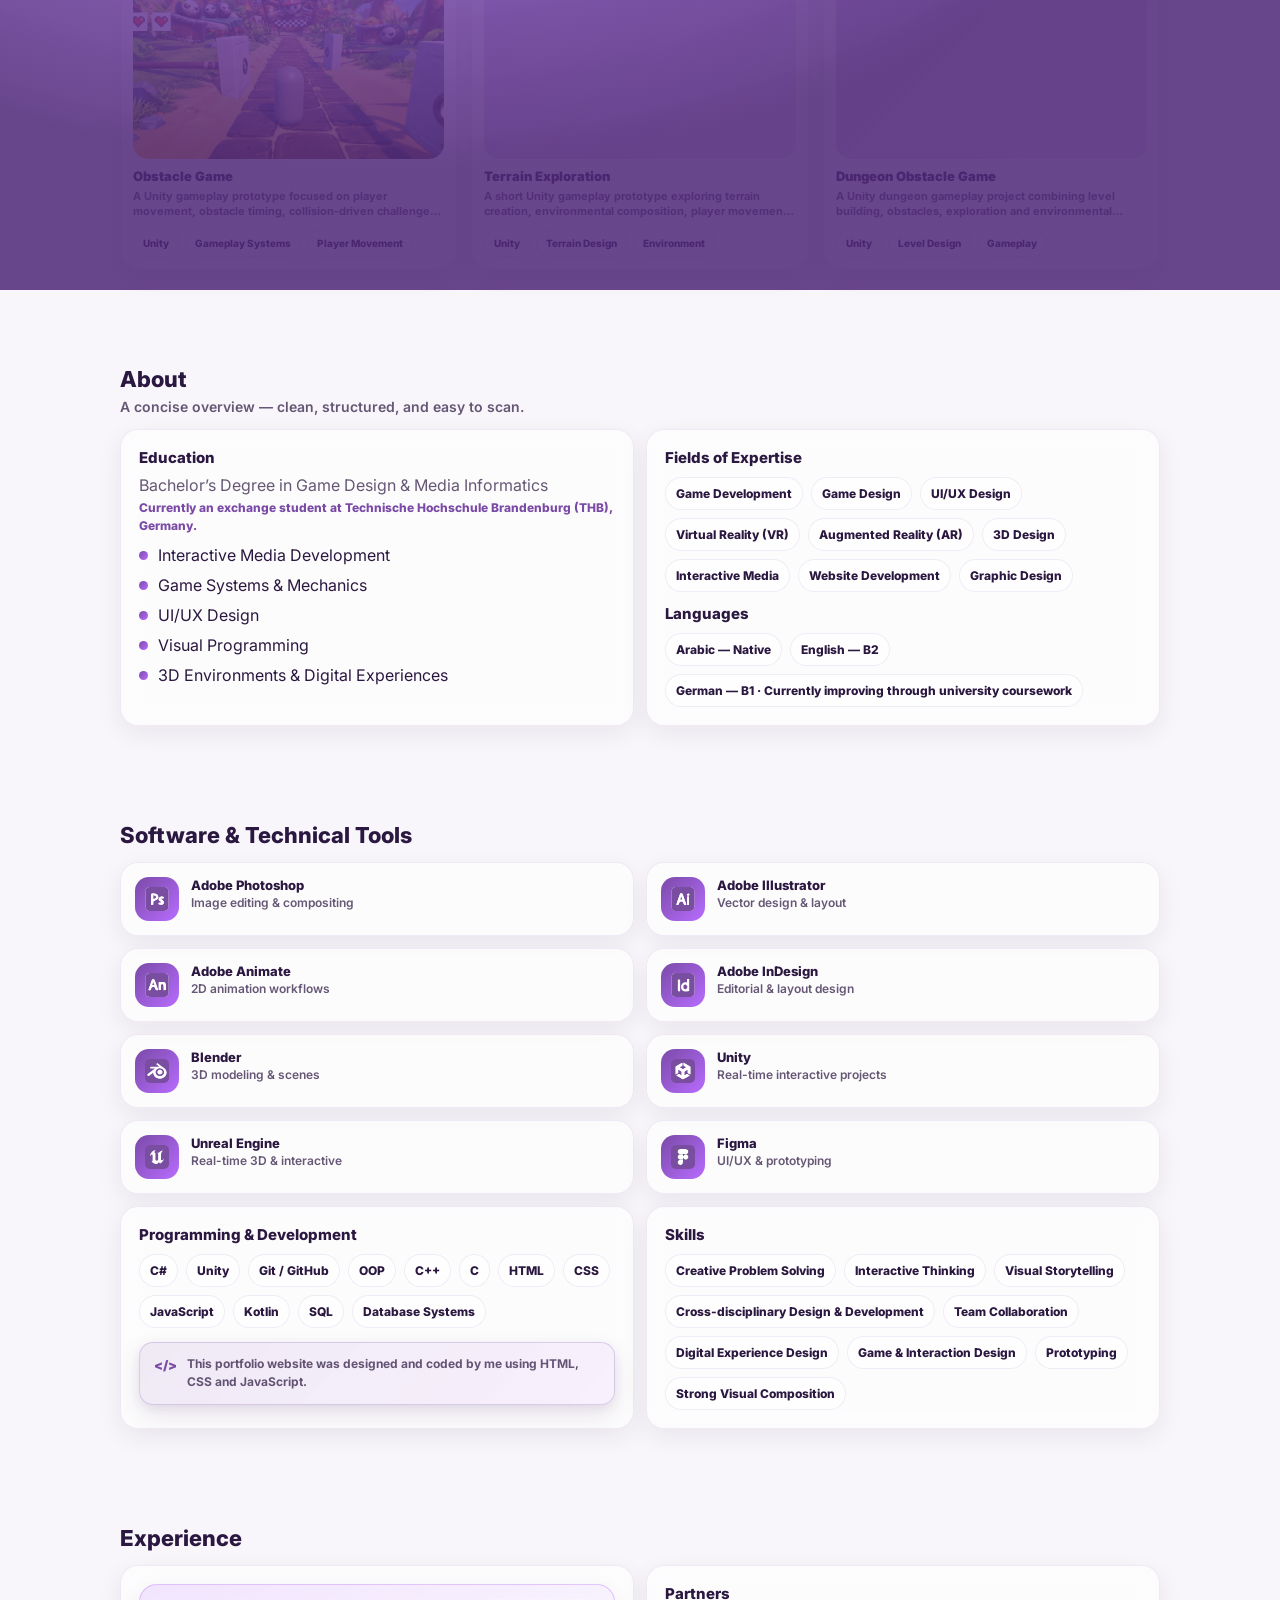
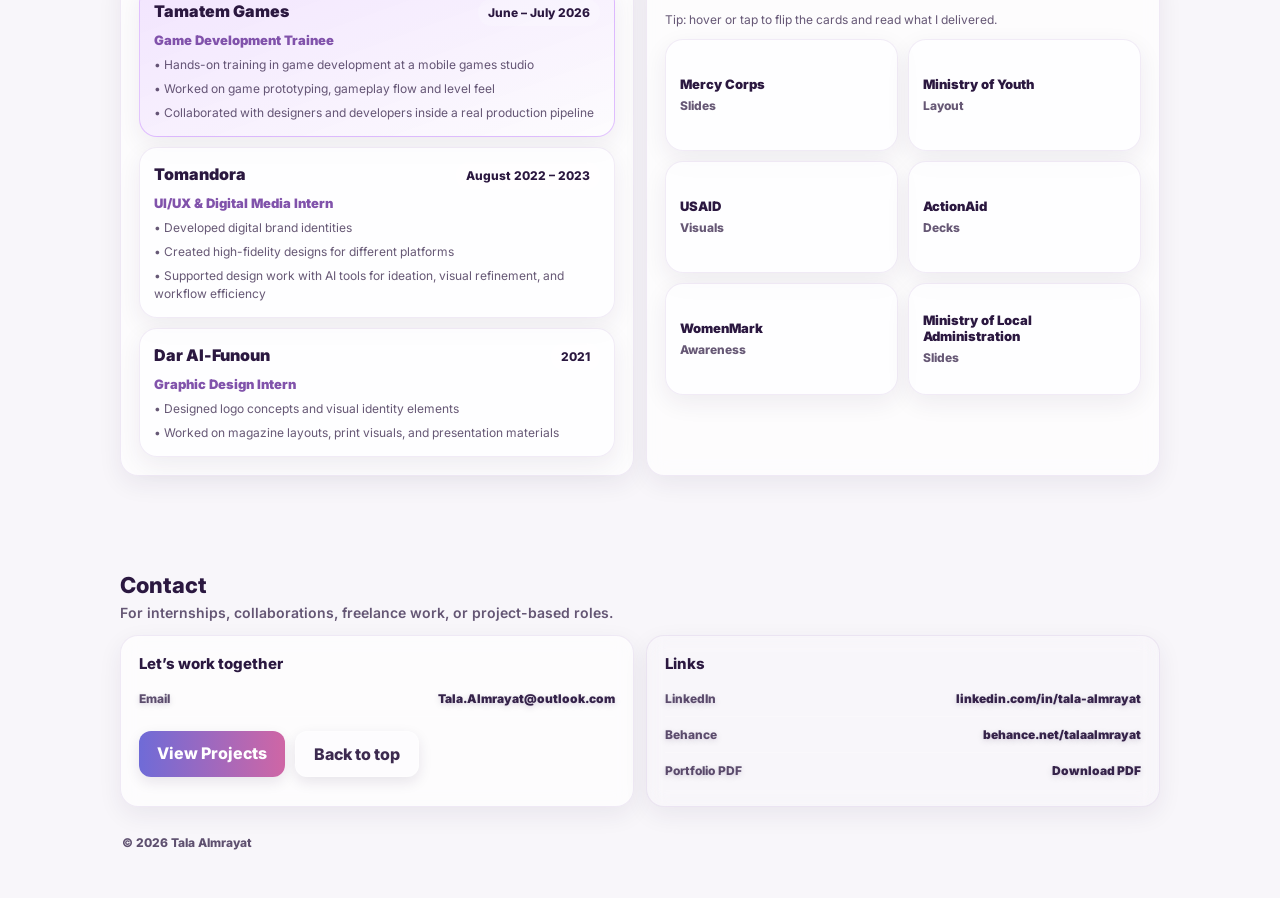
==== commit adb5e088: "Finalize portfolio projects and assets" ====
--- a/index.html
+++ b/index.html
@@ -45,6 +45,7 @@
     </div>
 
     <nav class="nav">
+      <a class="nav-link" href="#featured" data-i18n="nav_triverse">Triverse</a>
       <a class="nav-link" href="#projects" data-i18n="nav_projects">Projects</a>
       <a class="nav-link" href="#about" data-i18n="nav_about">About</a>
       <a class="nav-link" href="#experience" data-i18n="nav_experience">Experience</a>
--- a/style.css
+++ b/style.css
@@ -1,1966 +1,3863 @@
 :root{
-  --mouse-x:50%;
-  --mouse-y:45%;
+
   --ink:#2b1840;
+
   --muted:rgba(43,24,64,.72);
+
   --glass:rgba(255,255,255,.12);
+
   --glass-border:rgba(255,255,255,.26);
+
   --accent:#7a4aa7;
+
   --accent2:#b86cff;
+
   --btnA:#6f6bd7;
+
   --btnB:#cf66a5;
+
 }
 
 *{
+
   margin:0;
+
   padding:0;
+
   box-sizing:border-box;
+
 }
 
 html{
+
   scroll-behavior:smooth;
+
 }
 
 body{
+
   font-family:'Inter',sans-serif;
+
   color:var(--ink);
+
   overflow-x:hidden;
+
   background:#f7f1f8;
+
 }
 
 .bg{
+
   position:fixed;
+
   inset:0;
+
   z-index:-3;
+
   background:
+
     radial-gradient(
+
       circle at 20% 15%,
+
       rgba(255,255,255,1) 0%,
+
       rgba(255,255,255,.85) 30%,
+
       transparent 55%
+
     ),
+
     radial-gradient(
+
       circle at 80% 20%,
+
       rgba(225,205,255,.55) 0%,
+
       rgba(235,220,255,.30) 35%,
+
       transparent 60%
+
     ),
+
     radial-gradient(
+
       circle at 55% 85%,
+
       rgba(238,225,255,.38) 0%,
+
       transparent 55%
+
     ),
+
     #f8f5fb;
-}
-
-.bg::after{
+
+}
+
+.wipe{
+
+  position:fixed;
+
+  inset:0;
+
+  background:radial-gradient(900px 600px at 30% 20%,rgba(180,120,255,.82),rgba(80,40,120,.86));
+
+  transform:translateY(110%);
+
+  transition:.52s;
+
+  z-index:50;
+
+  pointer-events:none;
+
+}
+
+.wipe.is-on{
+
+  transform:translateY(0);
+
+}
+
+.topbar{
+
+  position:fixed;
+
+  top:16px;
+
+  left:16px;
+
+  right:16px;
+
+  z-index:20;
+
+  display:flex;
+
+  align-items:center;
+
+  justify-content:space-between;
+
+  gap:12px;
+
+  padding:10px 12px;
+
+  border-radius:18px;
+
+  background:rgba(255,255,255,.12);
+
+  border:1px solid rgba(255,255,255,.22);
+
+  -webkit-backdrop-filter:blur(12px);
+
+  backdrop-filter:blur(12px);
+
+  box-shadow:0 18px 42px rgba(43,24,64,.16), 0 4px 14px rgba(122,74,167,.10);
+
+}
+
+.brand{
+
+  display:flex;
+
+  align-items:center;
+
+  gap:10px;
+
+  min-width:230px;
+
+}
+
+.brand-dot{
+
+  width:12px;
+
+  height:12px;
+
+  border-radius:999px;
+
+  background:linear-gradient(135deg,var(--accent),var(--accent2));
+
+}
+
+.brand-name{
+
+  font-weight:800;
+
+  font-size:14px;
+
+}
+
+.brand-role{
+
+  font-weight:600;
+
+  font-size:12px;
+
+  opacity:.82;
+
+}
+
+.nav{
+
+  display:flex;
+
+  gap:10px;
+
+  justify-content:center;
+
+  flex:1;
+
+}
+
+.nav-link{
+
+  text-decoration:none;
+
+  color:rgba(43,24,64,.86);
+
+  font-weight:700;
+
+  font-size:13px;
+
+  padding:8px 10px;
+
+  border-radius:12px;
+
+}
+
+.nav-link:hover{
+
+  background:rgba(255,255,255,.16);
+
+}
+
+.lang-btn{
+
+  position:relative;
+
+  display:flex;
+
+  align-items:center;
+
+  width:110px;
+
+  height:40px;
+
+  border-radius:40px;
+
+  border:none;
+
+  padding:4px;
+
+  background:rgba(60,30,80,.18);
+
+  font-weight:800;
+
+  color:white;
+
+  overflow:hidden;
+
+  cursor:pointer;
+
+}
+
+.lang-btn span{
+
+  flex:1;
+
+  text-align:center;
+
+  z-index:2;
+
+  font-size:14px;
+
+}
+
+.slider{
+
+  position:absolute;
+
+  width:50%;
+
+  height:100%;
+
+  left:0;
+
+  top:0;
+
+  border-radius:40px;
+
+  background:linear-gradient(135deg,var(--accent),var(--accent2));
+
+  transition:.35s;
+
+  z-index:1;
+
+}
+
+.page{
+
+  padding-top:86px;
+
+}
+
+.section{
+
+  padding:48px 0;
+
+}
+
+.container{
+
+  width:min(1040px,92vw);
+
+  margin:0 auto;
+
+}
+
+.section-head{
+
+  margin-bottom:14px;
+
+}
+
+.section-head h2{
+
+  font-size:22px;
+
+  font-weight:800;
+
+  margin-bottom:6px;
+
+}
+
+.section-head p{
+
+  color:var(--muted);
+
+  font-weight:600;
+
+  font-size:14px;
+
+}
+
+.kicker{
+
+  font-size:12px;
+
+  letter-spacing:.16em;
+
+  font-weight:900;
+
+  color:rgba(122,74,167,.8);
+
+  margin-bottom:8px;
+
+}
+
+.big{
+
+  font-size:40px;
+
+  font-weight:800;
+
+  line-height:1.12;
+
+}
+
+.card{
+
+  padding:18px;
+
+  border-radius:18px;
+
+  background:var(--glass);
+
+  border:1px solid var(--glass-border);
+
+  -webkit-backdrop-filter:blur(10px);
+
+  backdrop-filter:blur(10px);
+
+  box-shadow:0 22px 58px rgba(43,24,64,.17), 0 5px 16px rgba(122,74,167,.11);
+
+}
+
+.card.subtle{
+
+  background:rgba(255,255,255,.08);
+
+}
+
+.card h3{
+
+  font-size:15px;
+
+  font-weight:800;
+
+  margin-bottom:8px;
+
+}
+
+.muted{
+
+  color:var(--muted);
+
+}
+
+.small{
+
+  font-size:12px;
+
+  line-height:1.5;
+
+}
+
+.grid-2{
+
+  display:grid;
+
+  grid-template-columns:repeat(2,minmax(0,1fr));
+
+  gap:12px;
+
+}
+
+.spacer{
+
+  height:12px;
+
+}
+
+.list{
+
+  list-style:none;
+
+  display:grid;
+
+  gap:10px;
+
+  margin-top:10px;
+
+}
+
+.list li{
+
+  display:flex;
+
+  gap:10px;
+
+}
+
+.list li::before{
+
   content:"";
+
+  width:9px;
+
+  height:9px;
+
+  margin-top:6px;
+
+  border-radius:999px;
+
+  background:linear-gradient(135deg,var(--accent),var(--accent2));
+
+  flex:0 0 auto;
+
+}
+
+.chips{
+
+  display:flex;
+
+  flex-wrap:wrap;
+
+  gap:8px;
+
+  margin-top:10px;
+
+}
+
+.chip{
+
+  padding:8px 10px;
+
+  border-radius:999px;
+
+  background:rgba(255,255,255,.15);
+
+  border:1px solid rgba(255,255,255,.24);
+
+  font-weight:800;
+
+  font-size:12px;
+
+}
+
+.hero{
+
+  padding:18px 0 32px;
+
+}
+
+.hero-card{
+
+  width:min(1040px,92vw);
+
+  margin:0 auto;
+
+  padding:18px;
+
+  border-radius:22px;
+
+  background:rgba(255,255,255,.12);
+
+  border:1px solid rgba(255,255,255,.24);
+
+  -webkit-backdrop-filter:blur(12px);
+
+  backdrop-filter:blur(12px);
+
+  box-shadow:0 26px 72px rgba(43,24,64,.19), 0 6px 18px rgba(122,74,167,.11);
+
+}
+
+.hero-grid{
+
+  display:grid;
+
+  grid-template-columns:1.1fr .9fr;
+
+  gap:12px;
+
+  align-items:center;
+
+}
+
+.hero-title{
+
+  font-size:34px;
+
+  font-weight:800;
+
+  margin-bottom:10px;
+
+  color:var(--accent);
+
+}
+
+.hero-sub{
+
+  font-size:14px;
+
+  font-weight:600;
+
+  color:var(--muted);
+
+  line-height:1.6;
+
+  max-width:56ch;
+
+}
+
+.hero-actions{
+
+  display:flex;
+
+  gap:10px;
+
+  margin-top:14px;
+
+  flex-wrap:wrap;
+
+}
+
+.hero-meta{
+
+  display:flex;
+
+  gap:8px;
+
+  margin-top:12px;
+
+  flex-wrap:wrap;
+
+}
+
+.pill{
+
+  padding:8px 10px;
+
+  border-radius:999px;
+
+  background:rgba(255,255,255,.15);
+
+  border:1px solid rgba(255,255,255,.24);
+
+  font-weight:800;
+
+  font-size:12px;
+
+}
+
+.hero-img{
+
+  width:min(420px,100%);
+
+  justify-self:center;
+
+  filter:drop-shadow(0 24px 26px rgba(0,0,0,.16));
+
+  animation:float 4.2s ease-in-out infinite;
+
+}
+
+@keyframes float{
+
+  0%,100%{
+
+    transform:translateY(0);
+
+  }
+
+  50%{
+
+    transform:translateY(-8px);
+
+  }
+
+}
+
+.btn{
+
+  display:inline-block;
+
+  padding:12px 18px;
+
+  border-radius:12px;
+
+  font-weight:800;
+
+  text-decoration:none;
+
+  border:none;
+
+  color:white;
+
+  background:linear-gradient(90deg,var(--btnA),var(--btnB));
+
+  box-shadow:0 10px 25px rgba(0,0,0,.16);
+
+  cursor:pointer;
+
+  position:relative;
+
+  overflow:hidden;
+
+  transition:.22s ease;
+
+}
+
+.btn::after{
+
+  content:"";
+
   position:absolute;
-  inset:-10%;
-  background:radial-gradient(
-    700px 520px at var(--mouse-x) var(--mouse-y),
-    rgba(180,120,255,.28) 0%,
-    rgba(180,120,255,.13) 32%,
-    transparent 62%
-  );
-}
-
-.wipe{
+
+  top:-45%;
+
+  left:-45%;
+
+  width:36%;
+
+  height:190%;
+
+  transform:rotate(18deg);
+
+  background:rgba(255,255,255,.42);
+
+  filter:blur(1px);
+
+  opacity:0;
+
+  transition:left .48s ease, opacity .22s ease;
+
+}
+
+.btn:hover{
+
+  transform:translateY(-2px) scale(1.02);
+
+  box-shadow:0 16px 35px rgba(0,0,0,.22);
+
+}
+
+.btn:hover::after{
+
+  left:130%;
+
+  opacity:1;
+
+}
+
+.btn:active{
+
+  transform:translateY(0) scale(.99);
+
+}
+
+.btn-ghost{
+
+  background:rgba(255,255,255,.16);
+
+  color:rgba(43,24,64,.92);
+
+  border:1px solid rgba(255,255,255,.28);
+
+}
+
+.btn-mini{
+
+  padding:10px 14px;
+
+  border-radius:999px;
+
+  font-size:12px;
+
+}
+
+/* ---------- Featured project (Triverse) ---------- */
+
+.featured-wrap{
+
+  display:grid;
+
+  grid-template-columns:.95fr 1.05fr;
+
+  gap:22px;
+
+  align-items:center;
+
+  padding:20px;
+
+  border-radius:26px;
+
+  background:linear-gradient(160deg,rgba(255,255,255,.16),rgba(184,108,255,.08));
+
+  border:1px solid rgba(184,108,255,.35);
+
+  box-shadow:0 28px 66px rgba(122,74,167,.27), 0 6px 18px rgba(43,24,64,.12);
+
+}
+
+.featured-media{
+
+  position:relative;
+
+  border-radius:20px;
+
+  overflow:hidden;
+
+  cursor:pointer;
+
+  outline:none;
+
+}
+
+.featured-media:focus-visible{
+
+  box-shadow:0 0 0 3px var(--accent2);
+
+}
+
+.featured-poster{
+
+  width:100%;
+
+  height:320px;
+
+  object-fit:cover;
+
+  display:block;
+
+  transition:transform .35s ease;
+
+}
+
+.featured-media:hover .featured-poster,
+
+.featured-media:focus-visible .featured-poster{
+
+  transform:scale(1.04);
+
+}
+
+.featured-media::after{
+
+  content:"";
+
+  position:absolute;
+
+  inset:0;
+
+  background:linear-gradient(180deg,rgba(43,24,64,0) 45%,rgba(43,24,64,.55) 100%);
+
+}
+
+.featured-play{
+
+  position:absolute;
+
+  left:50%;
+
+  top:50%;
+
+  transform:translate(-50%,-50%);
+
+  width:64px;
+
+  height:64px;
+
+  border-radius:999px;
+
+  background:rgba(255,255,255,.92);
+
+  color:var(--accent);
+
+  display:grid;
+
+  place-items:center;
+
+  font-size:22px;
+
+  box-shadow:0 16px 34px rgba(0,0,0,.30);
+
+  z-index:2;
+
+}
+
+.featured-info .big{
+
+  color:var(--accent);
+
+  margin-bottom:8px;
+
+}
+
+.featured-badge{
+
+  display:inline-block;
+
+  margin-top:14px;
+
+  padding:9px 16px;
+
+  border-radius:999px;
+
+  background:linear-gradient(135deg,var(--accent),var(--accent2));
+
+  color:#fff;
+
+  font-weight:900;
+
+  font-size:12px;
+
+  box-shadow:0 10px 22px rgba(122,74,167,.30);
+
+}
+
+.featured-hint{
+
+  margin-top:12px;
+
+}
+
+.filter-hint{
+
+  margin-top:12px;
+
+}
+
+.filter-row{
+
+  margin-top:10px;
+
+  display:flex;
+
+  gap:10px;
+
+  flex-wrap:wrap;
+
+}
+
+.filter-btn{
+
+  position:relative;
+
+  overflow:hidden;
+
+  display:inline-flex;
+
+  align-items:center;
+
+  gap:10px;
+
+  padding:14px 22px;
+
+  border-radius:999px;
+
+  border:1.5px solid rgba(122,74,167,.30);
+
+  background:#ffffff;
+
+  font-weight:900;
+
+  font-size:14.5px;
+
+  color:rgba(43,24,64,.88);
+
+  cursor:pointer;
+
+  box-shadow:0 10px 22px rgba(122,74,167,.14);
+
+  transition:.22s;
+
+}
+
+.filter-btn::after{
+
+  content:"";
+
+  position:absolute;
+
+  top:-60%;
+
+  left:-60%;
+
+  width:38%;
+
+  height:220%;
+
+  transform:rotate(20deg);
+
+  background:rgba(255,255,255,.55);
+
+  filter:blur(2px);
+
+  animation:filterShine 3.6s ease-in-out infinite;
+
+  pointer-events:none;
+
+}
+
+.filter-btn:nth-child(2)::after{
+
+  animation-delay:.5s;
+
+}
+
+.filter-btn:nth-child(3)::after{
+
+  animation-delay:1s;
+
+}
+
+@keyframes filterShine{
+
+  0%{
+
+    left:-60%;
+
+    opacity:0;
+
+  }
+
+  12%{
+
+    opacity:.95;
+
+  }
+
+  46%{
+
+    left:130%;
+
+    opacity:.95;
+
+  }
+
+  47%{
+
+    opacity:0;
+
+  }
+
+  100%{
+
+    left:130%;
+
+    opacity:0;
+
+  }
+
+}
+
+.filter-btn:hover{
+
+  transform:translateY(-3px);
+
+  box-shadow:0 16px 32px rgba(122,74,167,.24);
+
+  border-color:var(--accent2);
+
+}
+
+.filter-btn.active{
+
+  color:white;
+
+  background:linear-gradient(135deg,var(--accent),var(--accent2));
+
+  border-color:transparent;
+
+  box-shadow:0 14px 30px rgba(122,74,167,.34);
+
+}
+
+.filter-btn.active::after{
+
+  background:rgba(255,255,255,.7);
+
+}
+
+@media(prefers-reduced-motion:reduce){
+
+  .filter-btn::after{
+
+    animation:none;
+
+    display:none;
+
+  }
+
+}
+
+.filter-count{
+
+  display:inline-grid;
+
+  place-items:center;
+
+  min-width:22px;
+
+  height:22px;
+
+  padding:0 6px;
+
+  border-radius:999px;
+
+  background:rgba(122,74,167,.16);
+
+  font-size:12px;
+
+  font-weight:900;
+
+}
+
+.filter-btn.active .filter-count{
+
+  background:rgba(255,255,255,.30);
+
+}
+
+.project-grid{
+
+  margin-top:16px;
+
+  display:grid;
+
+  grid-template-columns:repeat(2,minmax(0,1fr));
+
+  gap:14px;
+
+}
+
+.project-card{
+
+  padding:14px;
+
+  border-radius:22px;
+
+  background:rgba(255,255,255,.12);
+
+  border:1px solid rgba(255,255,255,.24);
+
+  -webkit-backdrop-filter:blur(10px);
+
+  backdrop-filter:blur(10px);
+
+  box-shadow:0 20px 46px rgba(43,24,64,.15), 0 5px 15px rgba(122,74,167,.10);
+
+  cursor:pointer;
+
+  transition:.22s;
+
+}
+
+.project-card:hover{
+
+  transform:translateY(-3px);
+
+}
+
+.project-thumb{
+
+  height:190px;
+
+  border-radius:18px;
+
+  overflow:hidden;
+
+  background:linear-gradient(135deg,rgba(122,74,167,.18),rgba(184,108,255,.12));
+
+}
+
+.project-thumb img{
+
+  width:100%;
+
+  height:100%;
+
+  object-fit:cover;
+
+  display:block;
+
+}
+
+.project-meta{
+
+  margin-top:10px;
+
+}
+
+.project-title{
+
+  font-weight:900;
+
+  font-size:14px;
+
+}
+
+.project-sub{
+
+  font-weight:700;
+
+  font-size:12px;
+
+  color:var(--muted);
+
+  margin-top:4px;
+
+  line-height:1.45;
+
+}
+
+.project-tags{
+
+  margin-top:10px;
+
+}
+
+.soft-cover{
+
+  width:100%;
+
+  height:100%;
+
+  border-radius:18px;
+
+  position:relative;
+
+  overflow:hidden;
+
+}
+
+.soft-cover::before{
+
+  content:"";
+
+  position:absolute;
+
+  inset:0;
+
+  background:
+
+    radial-gradient(circle at 18% 20%,rgba(255,255,255,.52),transparent 34%),
+
+    radial-gradient(circle at 78% 18%,rgba(255,255,255,.32),transparent 28%);
+
+}
+
+.soft-cover-content{
+
+  position:absolute;
+
+  left:22px;
+
+  bottom:18px;
+
+  z-index:3;
+
+}
+
+.soft-cover-title{
+
+  font-size:24px;
+
+  font-weight:900;
+
+  color:#2b1840;
+
+}
+
+.soft-cover-sub{
+
+  margin-top:4px;
+
+  font-size:12px;
+
+  font-weight:800;
+
+  color:rgba(43,24,64,.62);
+
+}
+
+.cover-gju{
+
+  background:linear-gradient(135deg,#eef9ff,#dcedff);
+
+}
+
+.cover-obstacle{
+
+  background:linear-gradient(135deg,#ffd4dc,#ff8495);
+
+}
+
+.cover-vr{
+
+  background:linear-gradient(135deg,#b7a7ff,#6f6bd7);
+
+}
+
+.cover-magazine{
+
+  background:linear-gradient(135deg,#fff2fb,#e9dcff);
+
+}
+
+.cover-cat{
+
+  background:linear-gradient(135deg,#fff58a,#ffe16d);
+
+}
+
+.cover-figma{
+
+  background:linear-gradient(135deg,#ffe9f4,#cfe6ff);
+
+}
+
+.grid-tools{
+
+  margin-top:14px;
+
+  display:grid;
+
+  grid-template-columns:repeat(2,minmax(0,1fr));
+
+  gap:12px;
+
+}
+
+.tool-card{
+
+  display:flex;
+
+  align-items:flex-start;
+
+  gap:12px;
+
+  padding:14px;
+
+  border-radius:18px;
+
+  background:rgba(255,255,255,.12);
+
+  border:1px solid rgba(255,255,255,.24);
+
+  box-shadow:0 14px 34px rgba(43,24,64,.12), 0 3px 10px rgba(122,74,167,.08);
+
+}
+
+.tool-icon{
+
+  width:44px;
+
+  height:44px;
+
+  border-radius:14px;
+
+  display:grid;
+
+  place-items:center;
+
+  background:linear-gradient(135deg,var(--accent),var(--accent2));
+
+  flex:0 0 auto;
+
+}
+
+.tool-icon img{
+
+  width:24px;
+
+  height:24px;
+
+}
+
+.tool-badge{
+
+  color:white;
+
+  font-weight:900;
+
+}
+
+.tool-info .tname{
+
+  font-weight:800;
+
+  font-size:13px;
+
+}
+
+.tool-info .tdesc{
+
+  font-weight:600;
+
+  font-size:12px;
+
+  color:var(--muted);
+
+  margin-top:2px;
+
+}
+
+.timeline{
+
+  display:grid;
+
+  gap:10px;
+
+}
+
+.t-item{
+
+  padding:14px;
+
+  border-radius:18px;
+
+  background:rgba(255,255,255,.12);
+
+  border:1px solid rgba(255,255,255,.24);
+
+  box-shadow:0 14px 34px rgba(43,24,64,.12), 0 3px 10px rgba(122,74,167,.08);
+
+}
+
+.t-top{
+
+  display:flex;
+
+  justify-content:space-between;
+
+  gap:10px;
+
+  align-items:baseline;
+
+}
+
+.t-role{
+
+  font-weight:900;
+
+}
+
+.t-date{
+
+  font-weight:800;
+
+  font-size:12px;
+
+  padding:6px 10px;
+
+  border-radius:999px;
+
+  background:rgba(255,255,255,.15);
+
+}
+
+.t-org{
+
+  font-weight:900;
+
+  font-size:13px;
+
+  margin-top:6px;
+
+  color:rgba(122,74,167,.95);
+
+}
+
+.t-bullets{
+
+  margin-top:8px;
+
+  display:grid;
+
+  gap:6px;
+
+}
+
+/* First (most recent) experience gets a subtle highlight */
+
+.timeline .t-item:first-child{
+
+  background:linear-gradient(160deg,rgba(184,108,255,.16),rgba(255,255,255,.12));
+
+  border-color:rgba(184,108,255,.38);
+
+}
+
+/* ---------- Partners: real flip cards ---------- */
+
+.partner-grid{
+
+  margin-top:10px;
+
+  display:grid;
+
+  grid-template-columns:repeat(2,minmax(0,1fr));
+
+  gap:10px;
+
+}
+
+.flip{
+
+  min-height:112px;
+
+  border-radius:18px;
+
+  cursor:pointer;
+
+  perspective:1200px;
+
+}
+
+.flip-inner{
+
+  position:relative;
+
+  width:100%;
+
+  height:100%;
+
+  min-height:112px;
+
+  transform-style:preserve-3d;
+
+  transition:transform .6s cubic-bezier(.4,.15,.2,1);
+
+}
+
+.flip:hover .flip-inner,
+
+.flip:focus-visible .flip-inner,
+
+.flip.is-flipped .flip-inner{
+
+  transform:rotateY(180deg);
+
+}
+
+.flip-face{
+
+  position:absolute;
+
+  inset:0;
+
+  border-radius:18px;
+
+  background:rgba(255,255,255,.12);
+
+  border:1px solid rgba(255,255,255,.24);
+
+  padding:14px;
+
+  display:flex;
+
+  flex-direction:column;
+
+  justify-content:center;
+
+  gap:6px;
+
+  backface-visibility:hidden;
+
+  -webkit-backface-visibility:hidden;
+
+  box-shadow:0 14px 34px rgba(43,24,64,.12), 0 3px 10px rgba(122,74,167,.08);
+
+}
+
+.flip-back{
+
+  background:rgba(255,255,255,.08);
+
+  transform:rotateY(180deg);
+
+}
+
+.flip-front .p-name{
+
+  font-weight:900;
+
+  font-size:13px;
+
+}
+
+.flip-front .p-tag{
+
+  font-weight:800;
+
+  font-size:12px;
+
+  color:var(--muted);
+
+}
+
+.flip-back .p-desc{
+
+  font-weight:700;
+
+  font-size:12px;
+
+  color:var(--muted);
+
+  line-height:1.45;
+
+}
+
+.contact-row{
+
+  display:flex;
+
+  justify-content:space-between;
+
+  gap:10px;
+
+  padding:10px 0;
+
+  border-bottom:1px solid rgba(255,255,255,.20);
+
+}
+
+.contact-row:last-child{
+
+  border-bottom:none;
+
+}
+
+.contact-label{
+
+  font-weight:800;
+
+  font-size:12px;
+
+  color:rgba(43,24,64,.75);
+
+}
+
+.contact-value{
+
+  font-weight:900;
+
+  font-size:12px;
+
+  color:rgba(43,24,64,.95);
+
+  text-decoration:none;
+
+}
+
+.footer{
+
+  margin-top:16px;
+
+  padding:12px 2px 0;
+
+  font-weight:800;
+
+  font-size:12px;
+
+  color:rgba(43,24,64,.75);
+
+}
+
+.modal{
+
   position:fixed;
+
   inset:0;
-  background:radial-gradient(900px 600px at 30% 20%,rgba(180,120,255,.82),rgba(80,40,120,.86));
-  transform:translateY(110%);
-  transition:.52s;
-  z-index:50;
+
+  display:none;
+
+  z-index:60;
+
+}
+
+.modal.show{
+
+  display:block;
+
+}
+
+.modal-backdrop{
+
+  position:absolute;
+
+  inset:0;
+
+  background:rgba(0,0,0,.35);
+
+  -webkit-backdrop-filter:blur(6px);
+
+  backdrop-filter:blur(6px);
+
+}
+
+.modal-card{
+
+  position:absolute;
+
+  left:50%;
+
+  top:50%;
+
+  transform:translate(-50%,-50%);
+
+  width:min(880px,92vw);
+
+  border-radius:22px;
+
+  background:rgba(255,255,255,.94);
+
+  box-shadow:0 32px 96px rgba(43,24,64,.28), 0 8px 24px rgba(122,74,167,.13);
+
+  overflow:hidden;
+
+  max-height:92vh;
+
+  overflow-y:auto;
+
+}
+
+.modal-card.theme-gju{
+
+  background:linear-gradient(135deg,#eef9ff,#ffffff);
+
+}
+
+.modal-card.theme-obstacle{
+
+  background:linear-gradient(135deg,#ffe5e9,#ffffff);
+
+}
+
+.modal-card.theme-vr{
+
+  background:linear-gradient(135deg,#e8e2ff,#ffffff);
+
+}
+
+.modal-card.theme-magazine{
+
+  background:linear-gradient(135deg,#fff2fb,#ffffff);
+
+}
+
+.modal-card.theme-cat{
+
+  background:linear-gradient(135deg,#fff8bd,#ffffff);
+
+}
+
+.modal-card.theme-figma{
+
+  background:linear-gradient(135deg,#ffeef7,#ffffff);
+
+}
+
+.modal-close{
+
+  position:absolute;
+
+  top:10px;
+
+  right:10px;
+
+  width:38px;
+
+  height:38px;
+
+  border-radius:12px;
+
+  border:1px solid rgba(255,255,255,.26);
+
+  background:rgba(255,255,255,.75);
+
+  font-weight:900;
+
+  cursor:pointer;
+
+  z-index:2;
+
+}
+
+.modal-media{
+
+  height:380px;
+
+}
+
+.modal-card.has-tabs .modal-media{
+
+  height:auto;
+
+}
+
+.modal-video,
+
+.modal-frame,
+
+.modal-image{
+
+  width:100%;
+
+  height:100%;
+
+  display:block;
+
+  border:0;
+
+}
+
+.modal-video{
+
+  object-fit:contain;
+
+  background:rgba(0,0,0,.88);
+
+}
+
+.modal-image{
+
+  object-fit:contain;
+
+  background:rgba(255,255,255,.14);
+
+}
+
+.modal-frame{
+
+  background:white;
+
+}
+
+.modal-body{
+
+  padding:16px;
+
+}
+
+.modal-actions{
+
+  display:flex;
+
+  gap:10px;
+
+  margin-top:12px;
+
+  flex-wrap:wrap;
+
+}
+
+/* ---------- Hints that point at the interactive controls ---------- */
+
+.pane-hint{
+
+  display:flex;
+
+  align-items:center;
+
+  gap:8px;
+
+  margin:10px 0;
+
+  padding:8px 12px;
+
+  border-radius:999px;
+
+  background:rgba(122,74,167,.10);
+
+  border:1px solid rgba(122,74,167,.22);
+
+  color:rgba(43,24,64,.80);
+
+  font-size:12px;
+
+  font-weight:700;
+
+  line-height:1.45;
+
+}
+
+.hint-dot{
+
+  width:9px;
+
+  height:9px;
+
+  flex:0 0 auto;
+
+  border-radius:999px;
+
+  background:linear-gradient(135deg,var(--accent),var(--accent2));
+
+  animation:hintPulse 1.8s ease-in-out infinite;
+
+}
+
+@keyframes hintPulse{
+
+  0%,100%{
+
+    box-shadow:0 0 0 0 rgba(184,108,255,.55);
+
+  }
+
+  50%{
+
+    box-shadow:0 0 0 6px rgba(184,108,255,0);
+
+  }
+
+}
+
+@media(prefers-reduced-motion:reduce){
+
+  .hint-dot{
+
+    animation:none;
+
+  }
+
+  .hero-img{
+
+    animation:none;
+
+  }
+
+}
+
+/* ---------- Generic tabbed project media (e.g. GJU Clean) ---------- */
+
+.tabbed-media{
+
+  padding:14px 14px 0;
+
+}
+
+.tab-pane{
+
+  display:none;
+
+}
+
+.tab-pane.active{
+
+  display:block;
+
+}
+
+.tab-media{
+
+  height:440px;
+
+  border-radius:14px;
+
+  overflow:hidden;
+
+}
+
+.tab-count{
+
+  display:inline-grid;
+
+  place-items:center;
+
+  min-width:18px;
+
+  height:18px;
+
+  padding:0 5px;
+
+  margin-left:4px;
+
+  border-radius:999px;
+
+  background:rgba(122,74,167,.18);
+
+  font-size:10px;
+
+  font-weight:900;
+
+}
+
+.modal-tab.active .tab-count{
+
+  background:rgba(255,255,255,.28);
+
+}
+
+/* ---------- Context note inside the modal ---------- */
+
+.project-note{
+
+  margin-top:12px;
+
+  padding:12px 14px;
+
+  border-radius:16px;
+
+  background:rgba(122,74,167,.09);
+
+  border:1px solid rgba(122,74,167,.20);
+
+}
+
+.note-label{
+
+  display:block;
+
+  font-size:11px;
+
+  font-weight:900;
+
+  color:var(--accent);
+
+  margin-bottom:4px;
+
+}
+
+.note-text{
+
+  font-size:12.5px;
+
+  font-weight:600;
+
+  line-height:1.55;
+
+  color:rgba(43,24,64,.82);
+
+}
+
+@supports not ((backdrop-filter: blur(10px)) or (-webkit-backdrop-filter: blur(10px))){
+
+  .topbar,
+
+  .card,
+
+  .hero-card,
+
+  .project-card,
+
+  .featured-wrap{
+
+    background:rgba(255,255,255,.82);
+
+  }
+
+}
+
+@media(max-width:860px){
+
+  .topbar{
+
+    flex-wrap:wrap;
+
+    gap:8px 10px;
+
+  }
+
+  .nav{
+
+    display:flex;
+
+    order:3;
+
+    flex:0 0 100%;
+
+    width:100%;
+
+    justify-content:space-between;
+
+    gap:4px;
+
+    overflow-x:auto;
+
+    scrollbar-width:none;
+
+  }
+
+  .nav::-webkit-scrollbar{
+
+    display:none;
+
+  }
+
+  .nav-link{
+
+    flex:1 0 auto;
+
+    text-align:center;
+
+    padding:7px 6px;
+
+    font-size:11px;
+
+    white-space:nowrap;
+
+  }
+
+  .lang-btn{
+
+    width:92px;
+
+    height:36px;
+
+    flex:0 0 auto;
+
+  }
+
+  .page{
+
+    padding-top:132px;
+
+  }
+
+  .hero-grid{
+
+    grid-template-columns:1fr;
+
+  }
+
+  .featured-wrap{
+
+    grid-template-columns:1fr;
+
+  }
+
+  .featured-poster{
+
+    height:220px;
+
+  }
+
+  .grid-2{
+
+    grid-template-columns:1fr;
+
+  }
+
+  .project-grid{
+
+    grid-template-columns:1fr;
+
+  }
+
+  .partner-grid{
+
+    grid-template-columns:1fr;
+
+  }
+
+  .grid-tools{
+
+    grid-template-columns:1fr;
+
+  }
+
+  .big{
+
+    font-size:30px;
+
+  }
+
+  .brand{
+
+    min-width:auto;
+
+  }
+
+  .brand-role{
+
+    display:none;
+
+  }
+
+  .tab-media{
+
+    height:280px;
+
+  }
+
+}
+
+/* Triverse project — fancy showcase modal */
+
+.modal-card.theme-triverse{
+
+  background:linear-gradient(135deg,#f6efff,#ffffff);
+
+  width:min(1000px,95vw);
+
+}
+
+.modal-card.theme-triverse .modal-media{
+
+  height:auto;
+
+}
+
+.triverse-media{
+
+  padding:14px 14px 0;
+
+}
+
+.modal-tabs{
+
+  display:flex;
+
+  gap:8px;
+
+  margin-bottom:12px;
+
+  flex-wrap:wrap;
+
+}
+
+.modal-tab{
+
+  display:inline-flex;
+
+  align-items:center;
+
+  gap:6px;
+
+  padding:10px 18px;
+
+  border-radius:999px;
+
+  border:1.5px solid rgba(122,74,167,.45);
+
+  background:#ffffff;
+
+  font-weight:900;
+
+  font-size:12.5px;
+
+  color:var(--accent);
+
+  cursor:pointer;
+
+  box-shadow:0 6px 16px rgba(122,74,167,.14);
+
+  transition:.2s;
+
+}
+
+.modal-tab:hover{
+
+  transform:translateY(-2px);
+
+  box-shadow:0 10px 22px rgba(122,74,167,.22);
+
+  border-color:var(--accent2);
+
+}
+
+.modal-tab.active{
+
+  color:white;
+
+  background:linear-gradient(135deg,var(--accent),var(--accent2));
+
+  border-color:transparent;
+
+  box-shadow:0 10px 24px rgba(122,74,167,.32);
+
+}
+
+.triverse-pane{
+
+  display:none;
+
+}
+
+.triverse-pane.active{
+
+  display:block;
+
+}
+
+.triverse-pane-trailer .modal-video{
+
+  height:460px;
+
+  border-radius:14px;
+
+}
+
+.triverse-pane-gameplay .modal-video{
+
+  height:460px;
+
+  border-radius:14px;
+
+}
+
+.clip-row{
+
+  display:flex;
+
+  gap:8px;
+
+  flex-wrap:wrap;
+
+  padding:10px 12px 12px;
+
+  margin-bottom:14px;
+
+  border-radius:16px;
+
+  background:rgba(122,74,167,.07);
+
+  border:1px solid rgba(122,74,167,.16);
+
+}
+
+.clip-btn{
+
+  display:inline-flex;
+
+  align-items:center;
+
+  gap:6px;
+
+  padding:9px 15px;
+
+  border-radius:999px;
+
+  border:1.5px solid rgba(122,74,167,.45);
+
+  background:white;
+
+  font-weight:900;
+
+  font-size:12px;
+
+  color:var(--accent);
+
+  cursor:pointer;
+
+  box-shadow:0 6px 14px rgba(122,74,167,.12);
+
+  transition:.2s;
+
+}
+
+.clip-icon{
+
+  font-size:10px;
+
+}
+
+.clip-btn:hover{
+
+  transform:translateY(-2px);
+
+  box-shadow:0 10px 20px rgba(122,74,167,.20);
+
+}
+
+.clip-btn.active{
+
+  color:white;
+
+  background:linear-gradient(135deg,var(--accent),var(--accent2));
+
+  border-color:transparent;
+
+}
+
+.triverse-gallery{
+
+  position:relative;
+
+  height:460px;
+
+  border-radius:14px;
+
+  overflow:hidden;
+
+  background:rgba(0,0,0,.88);
+
+}
+
+.gallery-main-img{
+
+  width:100%;
+
+  height:100%;
+
+  object-fit:contain;
+
+  display:block;
+
+}
+
+.gallery-arrow{
+
+  position:absolute;
+
+  top:50%;
+
+  transform:translateY(-50%);
+
+  width:44px;
+
+  height:44px;
+
+  border-radius:999px;
+
+  border:none;
+
+  background:rgba(255,255,255,.92);
+
+  color:var(--accent);
+
+  font-size:22px;
+
+  font-weight:900;
+
+  cursor:pointer;
+
+  display:grid;
+
+  place-items:center;
+
+  box-shadow:0 10px 22px rgba(0,0,0,.28);
+
+  transition:.2s;
+
+}
+
+.gallery-arrow:hover{
+
+  background:white;
+
+  transform:translateY(-50%) scale(1.06);
+
+}
+
+.gallery-prev{
+
+  left:10px;
+
+}
+
+.gallery-next{
+
+  right:10px;
+
+}
+
+.gallery-counter{
+
+  position:absolute;
+
+  right:12px;
+
+  bottom:10px;
+
+  padding:5px 10px;
+
+  border-radius:999px;
+
+  background:rgba(0,0,0,.55);
+
+  color:white;
+
+  font-weight:800;
+
+  font-size:11px;
+
+}
+
+.gallery-thumbs{
+
+  display:flex;
+
+  gap:8px;
+
+  overflow-x:auto;
+
+  padding:10px 12px;
+
+  margin-bottom:14px;
+
+  border-radius:16px;
+
+  background:rgba(122,74,167,.07);
+
+  border:1px solid rgba(122,74,167,.16);
+
+}
+
+.gallery-thumb{
+
+  width:84px;
+
+  height:60px;
+
+  object-fit:cover;
+
+  border-radius:10px;
+
+  flex:0 0 auto;
+
+  cursor:pointer;
+
+  opacity:.72;
+
+  border:2px solid rgba(122,74,167,.30);
+
+  transition:.2s;
+
+}
+
+.gallery-thumb:hover{
+
+  opacity:1;
+
+  transform:translateY(-2px);
+
+}
+
+.gallery-thumb.active{
+
+  opacity:1;
+
+  border-color:var(--accent2);
+
+  box-shadow:0 8px 18px rgba(122,74,167,.28);
+
+}
+
+@media(max-width:860px){
+
+  .triverse-pane-trailer .modal-video,
+
+  .triverse-pane-gameplay .modal-video,
+
+  .triverse-gallery{
+
+    height:280px;
+
+  }
+
+}
+
+/* Fallback if a cover image file name doesn't match */
+
+.project-thumb.cover-missing{
+
+  background:linear-gradient(135deg,rgba(122,74,167,.26),rgba(184,108,255,.16));
+
+}
+
+/* Internship-seeking banner in the hero */
+
+.seeking-banner{
+
+  display:inline-flex;
+
+  align-items:center;
+
+  gap:8px;
+
+  margin-top:16px;
+
+  padding:11px 18px;
+
+  border-radius:999px;
+
+  background:linear-gradient(135deg,rgba(111,107,215,.14),rgba(207,102,165,.14));
+
+  border:1.5px solid rgba(122,74,167,.35);
+
+  color:var(--ink);
+
+  font-weight:800;
+
+  font-size:12.5px;
+
+  line-height:1.5;
+
+}
+
+@media(max-width:860px){
+
+  .seeking-banner{
+
+    font-size:11.5px;
+
+  }
+
+}
+
+.seeking-banner-alt{
+
+  margin-top:8px;
+
+  background:linear-gradient(135deg,rgba(111,107,215,.08),rgba(207,102,165,.08));
+
+  border-color:rgba(122,74,167,.22);
+
+  color:rgba(43,24,64,.82);
+
+  font-weight:700;
+
+}
+
+.exchange-note{
+
+  margin-top:4px;
+
+  font-weight:800;
+
+  color:var(--accent);
+
+}
+
+/* Auto-shine: a self-playing glint that draws the eye without needing hover.
+
+   Used on the Triverse CTA button so it stands out on its own. */
+
+.btn-shine{
+
+  position:relative;
+
+  overflow:hidden;
+
+}
+
+.btn-shine::before{
+
+  content:"";
+
+  position:absolute;
+
+  top:-60%;
+
+  left:-60%;
+
+  width:34%;
+
+  height:220%;
+
+  transform:rotate(20deg);
+
+  background:rgba(255,255,255,.65);
+
+  filter:blur(2px);
+
+  animation:btnShine 2.8s ease-in-out infinite;
+
+  animation-delay:.8s;
+
   pointer-events:none;
-}
-
-.wipe.is-on{
-  transform:translateY(0);
-}
+
+}
+
+@keyframes btnShine{
+
+  0%{
+
+    left:-60%;
+
+    opacity:0;
+
+  }
+
+  12%{
+
+    opacity:1;
+
+  }
+
+  42%{
+
+    left:130%;
+
+    opacity:1;
+
+  }
+
+  43%{
+
+    opacity:0;
+
+  }
+
+  100%{
+
+    left:130%;
+
+    opacity:0;
+
+  }
+
+}
+
+@media(prefers-reduced-motion:reduce){
+
+  .btn-shine::before{
+
+    animation:none;
+
+    display:none;
+
+  }
+
+}
+
+/* The play button on the Triverse poster gets the same self-playing glint,
+
+   plus a slow breathing pulse, so it reads as "click me" at a glance. */
+
+.featured-play{
+
+  animation:playPulse 2.4s ease-in-out infinite;
+
+}
+
+@keyframes playPulse{
+
+  0%,100%{
+
+    box-shadow:0 16px 34px rgba(0,0,0,.30), 0 0 0 0 rgba(184,108,255,.55);
+
+  }
+
+  50%{
+
+    box-shadow:0 16px 34px rgba(0,0,0,.30), 0 0 0 14px rgba(184,108,255,0);
+
+  }
+
+}
+
+@media(prefers-reduced-motion:reduce){
+
+  .featured-play{
+
+    animation:none;
+
+  }
+
+}
+
+/* ---------- Triverse case study tab ---------- */
+
+.triverse-pane-case{
+
+  padding-bottom:8px;
+
+}
+
+.cs-wrap{
+
+  display:grid;
+
+  gap:18px;
+
+}
+
+.cs-meta{
+
+  display:grid;
+
+  grid-template-columns:repeat(4,minmax(0,1fr));
+
+  gap:10px;
+
+}
+
+.cs-meta-item{
+
+  padding:12px 14px;
+
+  border-radius:14px;
+
+  background:rgba(122,74,167,.07);
+
+  border:1px solid rgba(122,74,167,.18);
+
+  display:flex;
+
+  flex-direction:column;
+
+  gap:4px;
+
+}
+
+.cs-meta-label{
+
+  font-size:10.5px;
+
+  font-weight:900;
+
+  letter-spacing:.06em;
+
+  text-transform:uppercase;
+
+  color:var(--accent);
+
+}
+
+.cs-meta-value{
+
+  font-size:12.5px;
+
+  font-weight:800;
+
+  color:rgba(43,24,64,.88);
+
+  line-height:1.4;
+
+}
+
+.cs-deliverables{
+
+  padding:10px 14px;
+
+  border-radius:12px;
+
+  background:rgba(255,255,255,.6);
+
+  border:1px dashed rgba(122,74,167,.30);
+
+  font-size:12px;
+
+  font-weight:700;
+
+  color:rgba(43,24,64,.75);
+
+}
+
+.cs-overview{
+
+  font-size:14px;
+
+  font-weight:600;
+
+  line-height:1.7;
+
+  color:rgba(43,24,64,.85);
+
+}
+
+.cs-section{
+
+  padding:16px 18px;
+
+  border-radius:16px;
+
+  background:rgba(255,255,255,.55);
+
+  border:1px solid rgba(122,74,167,.16);
+
+}
+
+.cs-section-title{
+
+  display:flex;
+
+  align-items:center;
+
+  gap:8px;
+
+  font-weight:900;
+
+  font-size:14px;
+
+  color:var(--accent);
+
+  margin-bottom:10px;
+
+}
+
+.cs-icon{
+
+  font-size:16px;
+
+}
+
+.cs-list{
+
+  list-style:none;
+
+  display:grid;
+
+  gap:8px;
+
+}
+
+.cs-list li{
+
+  font-size:12.5px;
+
+  font-weight:600;
+
+  line-height:1.6;
+
+  color:rgba(43,24,64,.82);
+
+  padding-left:16px;
+
+  position:relative;
+
+}
+
+.cs-list li::before{
+
+  content:"";
+
+  position:absolute;
+
+  left:0;
+
+  top:8px;
+
+  width:7px;
+
+  height:7px;
+
+  border-radius:999px;
+
+  background:linear-gradient(135deg,var(--accent),var(--accent2));
+
+}
+
+@media(max-width:860px){
+
+  .cs-meta{
+
+    grid-template-columns:repeat(2,minmax(0,1fr));
+
+  }
+
+}
+
+/* ---------- Portfolio coding proof ---------- */
+
+.portfolio-code-note{
+
+  margin-top:14px;
+
+  padding:12px 14px;
+
+  border-radius:14px;
+
+  display:flex;
+
+  align-items:flex-start;
+
+  gap:10px;
+
+  background:linear-gradient(135deg,rgba(122,74,167,.10),rgba(184,108,255,.08));
+
+  border:1px solid rgba(122,74,167,.22);
+
+  color:var(--muted);
+
+  font-size:12px;
+
+  font-weight:700;
+
+  line-height:1.55;
+
+}
+
+.portfolio-code-icon{
+
+  flex:0 0 auto;
+
+  font-weight:900;
+
+  color:var(--accent);
+
+  font-size:13px;
+
+}
+
+/* ---------- Compact case studies for project modals ---------- */
+
+.project-case-study{
+
+  margin-top:18px;
+
+  padding-top:16px;
+
+  border-top:1px solid rgba(122,74,167,.18);
+
+}
+
+.mini-case-head{
+
+  font-size:13px;
+
+  font-weight:900;
+
+  letter-spacing:.08em;
+
+  text-transform:uppercase;
+
+  color:var(--accent);
+
+  margin-bottom:10px;
+
+}
+
+.mini-case-grid{
+
+  display:grid;
+
+  grid-template-columns:repeat(2,minmax(0,1fr));
+
+  gap:10px;
+
+}
+
+.mini-case-item{
+
+  padding:12px;
+
+  border-radius:14px;
+
+  background:rgba(255,255,255,.38);
+
+  border:1px solid rgba(122,74,167,.16);
+
+}
+
+.mini-case-item:first-child{
+
+  grid-column:1 / -1;
+
+}
+
+.mini-case-label{
+
+  font-size:11px;
+
+  font-weight:900;
+
+  text-transform:uppercase;
+
+  letter-spacing:.07em;
+
+  color:rgba(122,74,167,.92);
+
+  margin-bottom:5px;
+
+}
+
+.mini-case-text{
+
+  font-size:12px;
+
+  font-weight:650;
+
+  line-height:1.55;
+
+  color:var(--muted);
+
+}
+
+.btn-playable{
+
+  background:linear-gradient(90deg,#5f54d9,#9f5ad7);
+
+}
+
+@media(max-width:700px){
+
+  .mini-case-grid{
+
+    grid-template-columns:1fr;
+
+  }
+
+  .mini-case-item:first-child{
+
+    grid-column:auto;
+
+  }
+
+}
+
+/* FIX: tabbed project modal layout */
+
+.modal-card.has-tabs .modal-media{
+
+  height:auto;
+
+  min-height:0;
+
+  display:block;
+
+}
+
+.tabbed-media{
+
+  padding:14px 14px 0;
+
+  display:block;
+
+  width:100%;
+
+}
+
+.tab-pane{
+
+  display:none;
+
+  width:100%;
+
+}
+
+.tab-pane.active{
+
+  display:block;
+
+}
+
+.tab-media{
+
+  width:100%;
+
+  height:440px;
+
+  border-radius:14px;
+
+  overflow:hidden;
+
+  position:relative;
+
+}
+
+.tab-media .modal-frame,
+
+.tab-media .modal-video,
+
+.tab-media .modal-image{
+
+  width:100%;
+
+  height:100%;
+
+  display:block;
+
+  position:relative;
+
+}
+
+.modal-card.has-tabs .modal-body{
+
+  position:relative;
+
+  clear:both;
+
+  display:block;
+
+  width:100%;
+
+  padding:16px;
+
+}
+
+/* =====================================================
+
+   FINAL GJU CLEAN — MATCH KIDS GAME SPACING
+
+===================================================== */
+
+.modal-card.theme-gju .modal-body{
+
+  padding: 22px 28px 26px !important;
+
+}
+
+.modal-card.theme-gju .project-note{
+
+  margin-top: 14px !important;
+
+  margin-bottom: 14px !important;
+
+}
+
+.modal-card.theme-gju #modalTags{
+
+  display: flex !important;
+
+  flex-wrap: wrap !important;
+
+  gap: 8px !important;
+
+  margin: 0 !important;
+
+  padding: 0 !important;
+
+}
+
+.modal-card.theme-gju #modalTags .chip{
+
+  padding: 8px 12px !important;
+
+  margin: 0 !important;
+
+}
+
+.modal-card.theme-gju .project-case-study{
+
+  margin-top: 18px !important;
+
+}
+
+/* =====================================================
+
+   EXTRA SOFT SHADOWS — PILLS / CHIPS / CONTACT DETAILS
+
+   Shadow only: no layout, color, spacing or background changes
+
+===================================================== */
+
+.chip,
+
+.pill{
+
+  box-shadow:
+
+    0 7px 16px rgba(43,24,64,.12),
+
+    0 2px 7px rgba(122,74,167,.10);
+
+}
+
+.contact-label,
+
+.contact-value{
+
+  text-shadow:
+
+    0 2px 7px rgba(43,24,64,.14),
+
+    0 1px 3px rgba(122,74,167,.10);
+
+}
+
+.portfolio-code-note{
+
+  box-shadow:
+
+    0 10px 24px rgba(43,24,64,.11),
+
+    0 3px 9px rgba(122,74,167,.09);
+
+}
+
+
+
+
+
+/* =====================================================
+
+   STABLE FIRST PAINT — hide progressive image loading
+
+   The portfolio renders behind this screen and is revealed
+
+   only after its images have loaded/decoded.
+
+===================================================== */
+
+.site-loader{
+
+  position:fixed;
+
+  inset:0;
+
+  z-index:99999;
+
+  display:grid;
+
+  place-items:center;
+
+  background:
+
+    radial-gradient(circle at 25% 20%,rgba(255,255,255,1) 0%,rgba(255,255,255,.88) 30%,transparent 56%),
+
+    radial-gradient(circle at 78% 24%,rgba(225,205,255,.62) 0%,rgba(235,220,255,.34) 36%,transparent 62%),
+
+    #f8f5fb;
+
+  opacity:1;
+
+  visibility:visible;
+
+  transition:opacity .18s ease, visibility .18s ease;
+
+}
+
+.site-loader.is-ready{
+
+  opacity:0;
+
+  visibility:hidden;
+
+  pointer-events:none;
+
+}
+
+.site-loader-inner{
+
+  display:grid;
+
+  justify-items:center;
+
+  gap:12px;
+
+}
+
+.site-loader-mark{
+
+  width:52px;
+
+  height:52px;
+
+  border-radius:18px;
+
+  display:grid;
+
+  place-items:center;
+
+  color:#fff;
+
+  font-size:22px;
+
+  font-weight:900;
+
+  background:linear-gradient(135deg,var(--accent),var(--accent2));
+
+  box-shadow:0 16px 36px rgba(122,74,167,.24);
+
+  animation:siteLoaderPulse 1.1s ease-in-out infinite alternate;
+
+}
+
+.site-loader-text{
+
+  color:var(--ink);
+
+  font-size:12px;
+
+  font-weight:800;
+
+  opacity:.72;
+
+}
+
+@keyframes siteLoaderPulse{
+
+  from{ transform:translateY(0) scale(1); }
+
+  to{ transform:translateY(-3px) scale(1.035); }
+
+}
+
+@media(prefers-reduced-motion:reduce){
+
+  .site-loader,
+
+  .site-loader-mark{
+
+    animation:none;
+
+    transition:none;
+
+  }
+
+}
+
+/* =====================================================
+
+   CALM PORTFOLIO PASS — SEPT 2026
+
+   Cleaner hierarchy, subtler depth, less decorative motion.
+
+===================================================== */
+
+:root{
+
+  --glass:rgba(255,255,255,.52);
+
+  --glass-border:rgba(122,74,167,.12);
+
+}
+
+body{
+
+  background:#f8f6fa;
+
+}
+
+.bg{
+
+  background:
+
+    radial-gradient(circle at 18% 12%, rgba(255,255,255,.98) 0%, rgba(255,255,255,.72) 28%, transparent 52%),
+
+    radial-gradient(circle at 82% 18%, rgba(225,205,255,.30) 0%, rgba(235,220,255,.16) 34%, transparent 58%),
+
+    #f8f6fa;
+
+}
+
+/* calmer navigation */
 
 .topbar{
-  position:fixed;
-  top:16px;
-  left:16px;
-  right:16px;
-  z-index:20;
-  display:flex;
-  align-items:center;
-  justify-content:space-between;
-  gap:12px;
-  padding:10px 12px;
-  border-radius:18px;
-  background:rgba(255,255,255,.12);
-  border:1px solid rgba(255,255,255,.22);
-  -webkit-backdrop-filter:blur(12px);
-  backdrop-filter:blur(12px);
-  box-shadow:0 18px 42px rgba(43,24,64,.16), 0 4px 14px rgba(122,74,167,.10);
-}
-
-.brand{
-  display:flex;
-  align-items:center;
-  gap:10px;
-  min-width:230px;
-}
-
-.brand-dot{
-  width:12px;
-  height:12px;
-  border-radius:999px;
-  background:linear-gradient(135deg,var(--accent),var(--accent2));
-}
-
-.brand-name{
-  font-weight:800;
-  font-size:14px;
-}
-
-.brand-role{
-  font-weight:600;
-  font-size:12px;
-  opacity:.82;
-}
-
-.nav{
-  display:flex;
-  gap:10px;
-  justify-content:center;
-  flex:1;
+
+  background:rgba(255,255,255,.78);
+
+  border-color:rgba(122,74,167,.10);
+
+  -webkit-backdrop-filter:blur(14px);
+
+  backdrop-filter:blur(14px);
+
+  box-shadow:0 8px 24px rgba(43,24,64,.07);
+
 }
 
 .nav-link{
-  text-decoration:none;
-  color:rgba(43,24,64,.86);
-  font-weight:700;
+
+  transition:*background* .18s ease,color .18s ease;
+
+}
+
+.nav-link:hover{
+
+  background:rgba(122,74,167,.07);
+
+}
+
+/* simpler surfaces */
+
+.card,
+
+.hero-card,
+
+.project-card,
+
+.tool-card,
+
+.t-item,
+
+.flip-face{
+
+  background:rgba(255,255,255,.64);
+
+  border-color:rgba(122,74,167,.10);
+
+  box-shadow:0 8px 24px rgba(43,24,64,.07);
+
+}
+
+.featured-wrap{
+
+  background:rgba(255,255,255,.68);
+
+  border-color:rgba(122,74,167,.18);
+
+  box-shadow:0 12px 34px rgba(43,24,64,.09);
+
+}
+
+/* keep Triverse visually important without glow */
+
+.featured-badge{
+
+  box-shadow:none;
+
+}
+
+.featured-poster{
+
+  transition:transform .22s ease;
+
+}
+
+.featured-media:hover .featured-poster,
+
+.featured-media:focus-visible .featured-poster{
+
+  transform:scale(1.015);
+
+}
+
+/* remove decorative continuous motion */
+
+.hero-img{
+
+  animation:none;
+
+  filter:drop-shadow(0 14px 20px rgba(43,24,64,.10));
+
+}
+
+.filter-btn::after,
+
+.btn::after{
+
+  display:none;
+
+  animation:none;
+
+}
+
+/* quieter controls */
+
+.btn{
+
+  box-shadow:0 5px 14px rgba(43,24,64,.10);
+
+  transition:transform .18s ease,box-shadow .18s ease;
+
+}
+
+.btn:hover{
+
+  transform:translateY(-1px);
+
+  box-shadow:0 8px 18px rgba(43,24,64,.13);
+
+}
+
+.filter-btn{
+
+  padding:12px 18px;
+
+  border-width:1px;
+
+  border-color:rgba(122,74,167,.18);
+
+  box-shadow:none;
+
+  transition:*background* .18s ease,border-color .18s ease,color .18s ease;
+
+}
+
+.filter-btn:hover{
+
+  transform:none;
+
+  box-shadow:none;
+
+  border-color:rgba(122,74,167,.38);
+
+  background:rgba(255,255,255,.88);
+
+}
+
+.filter-btn.active{
+
+  box-shadow:none;
+
+}
+
+.project-card{
+
+  transition:transform .18s ease,box-shadow .18s ease,border-color .18s ease;
+
+}
+
+.project-card:hover{
+
+  transform:translateY(-2px);
+
+  box-shadow:0 10px 28px rgba(43,24,64,.09);
+
+  border-color:rgba(122,74,167,.20);
+
+}
+
+/* quieter tags / pills */
+
+.pill,
+
+.chip{
+
+  box-shadow:none !important;
+
+  background:rgba(255,255,255,.70);
+
+  border-color:rgba(122,74,167,.10);
+
+}
+
+/* modal stays clearly above page, but without heavy purple glow */
+
+.modal-card{
+
+  box-shadow:0 20px 56px rgba(43,24,64,.18);
+
+}
+
+/* preserve loader functionality but reduce its decorative pulse */
+
+.site-loader-mark{
+
+  box-shadow:0 8px 22px rgba(122,74,167,.16);
+
+  animation:none;
+
+}
+
+/* accessibility: make the whole site calm when reduced motion is requested */
+
+@media(prefers-reduced-motion:reduce){
+
+  *,
+
+  *::before,
+
+  *::after{
+
+    scroll-behavior:auto !important;
+
+    animation-duration:.01ms !important;
+
+    animation-iteration-count:1 !important;
+
+    transition-duration:.01ms !important;
+
+  }
+
+}
+
+/* Category tabs — calm lavender hover with readable text */
+
+.filter-btn:hover{
+
+  transform:none;
+
+  box-shadow:none;
+
+  border-color:rgba(122,74,167,.28);
+
+  background:rgba(214,190,242,.42);
+
+  color:#4a315f;
+
+}
+
+.filter-btn.active:hover{
+
+  background:linear-gradient(135deg,#8748bf,#ad61ec);
+
+  color:#fff;
+
+  border-color:transparent;
+
+}
+
+/* Slightly stronger separation for navigation and inactive category tabs */
+
+.topbar{
+
+  background:rgba(244,239,248,.94);
+
+}
+
+.filter-btn:not(.active){
+
+  background:rgba(239,232,245,.78);
+
+  border-color:rgba(122,74,167,.16);
+
+}
+
+.filter-btn:not(.active):hover{
+
+  background:rgba(218,198,238,.72);
+
+  border-color:rgba(122,74,167,.28);
+
+}
+
+
+
+
+
+/* =====================================================
+
+   INTERACTIVE & GAMES — CLEAN 3 × 2 GRID
+
+===================================================== */
+
+.project-grid{
+
+  grid-template-columns:repeat(3,minmax(0,1fr));
+
+  gap:14px;
+
+}
+
+.project-card{
+
+  min-width:0;
+
+  padding:12px;
+
+  border-radius:20px;
+
+}
+
+.project-thumb{
+
+  width:100%;
+
+  height:auto;
+
+  aspect-ratio:16 / 9;
+
+  border-radius:15px;
+
+}
+
+.project-thumb img{
+
+  width:100%;
+
+  height:100%;
+
+  object-fit:cover;
+
+  object-position:center;
+
+}
+
+.project-meta{ margin-top:9px; }
+
+.project-title{
+
   font-size:13px;
-  padding:8px 10px;
-  border-radius:12px;
-}
-
-.nav-link:hover{
-  background:rgba(255,255,255,.16);
-}
-
-.lang-btn{
+
+  line-height:1.25;
+
+}
+
+.project-sub{
+
+  font-size:11px;
+
+  line-height:1.4;
+
+  display:-webkit-box;
+
+  -webkit-line-clamp:2;
+
+  -webkit-box-orient:vertical;
+
+  overflow:hidden;
+
+  min-height:31px;
+
+}
+
+.project-tags{
+
+  gap:6px;
+
+  margin-top:9px;
+
+}
+
+.project-tags .chip{
+
+  font-size:10px;
+
+  padding:7px 9px;
+
+}
+
+/* Keep overview cards calm; full tags still appear inside the modal. */
+
+.project-tags .chip:nth-child(n+4){ display:none; }
+
+@media(max-width:1050px){
+
+  .project-grid{ grid-template-columns:repeat(2,minmax(0,1fr)); }
+
+}
+
+@media(max-width:700px){
+
+  .project-grid{ grid-template-columns:1fr; }
+
+}
+
+
+
+/* =====================================================
+
+   DUNGEON PROJECT — TABBED MEDIA LAYOUT FIX
+
+===================================================== */
+
+.modal-card.dungeon-modal.has-tabs .modal-media{
+
+  height:auto !important;
+
+  min-height:0 !important;
+
+  overflow:visible;
+
+}
+
+.modal-card.dungeon-modal .tabbed-media{
+
+  display:block;
+
+  width:100%;
+
+  padding:14px 14px 0;
+
+}
+
+.modal-card.dungeon-modal .tab-pane{
+
+  display:none;
+
+  width:100%;
+
   position:relative;
-  display:flex;
-  align-items:center;
-  width:110px;
-  height:40px;
-  border-radius:40px;
-  border:none;
-  padding:4px;
-  background:rgba(60,30,80,.18);
-  font-weight:800;
-  color:white;
+
+}
+
+.modal-card.dungeon-modal .tab-pane.active{
+
+  display:block;
+
+}
+
+.modal-card.dungeon-modal .tab-media{
+
+  width:100%;
+
+  height:440px;
+
+  max-height:52vh;
+
   overflow:hidden;
-  cursor:pointer;
-}
-
-.lang-btn span{
-  flex:1;
-  text-align:center;
-  z-index:2;
-  font-size:14px;
-}
-
-.slider{
-  position:absolute;
-  width:50%;
-  height:100%;
-  left:0;
-  top:0;
-  border-radius:40px;
-  background:linear-gradient(135deg,var(--accent),var(--accent2));
-  transition:.35s;
-  z-index:1;
-}
-
-.page{
-  padding-top:86px;
-}
-
-.section{
-  padding:48px 0;
-}
-
-.container{
-  width:min(1040px,92vw);
-  margin:0 auto;
-}
-
-.section-head{
-  margin-bottom:14px;
-}
-
-.section-head h2{
-  font-size:22px;
-  font-weight:800;
-  margin-bottom:6px;
-}
-
-.section-head p{
-  color:var(--muted);
-  font-weight:600;
-  font-size:14px;
-}
-
-.kicker{
-  font-size:12px;
-  letter-spacing:.16em;
-  font-weight:900;
-  color:rgba(122,74,167,.8);
-  margin-bottom:8px;
-}
-
-.big{
-  font-size:40px;
-  font-weight:800;
-  line-height:1.12;
-}
-
-.card{
-  padding:18px;
-  border-radius:18px;
-  background:var(--glass);
-  border:1px solid var(--glass-border);
-  -webkit-backdrop-filter:blur(10px);
-  backdrop-filter:blur(10px);
-  box-shadow:0 22px 58px rgba(43,24,64,.17), 0 5px 16px rgba(122,74,167,.11);
-}
-
-.card.subtle{
-  background:rgba(255,255,255,.08);
-}
-
-.card h3{
-  font-size:15px;
-  font-weight:800;
-  margin-bottom:8px;
-}
-
-.muted{
-  color:var(--muted);
-}
-
-.small{
-  font-size:12px;
-  line-height:1.5;
-}
-
-.grid-2{
-  display:grid;
-  grid-template-columns:repeat(2,minmax(0,1fr));
-  gap:12px;
-}
-
-.spacer{
-  height:12px;
-}
-
-.list{
-  list-style:none;
-  display:grid;
-  gap:10px;
-  margin-top:10px;
-}
-
-.list li{
-  display:flex;
-  gap:10px;
-}
-
-.list li::before{
-  content:"";
-  width:9px;
-  height:9px;
-  margin-top:6px;
-  border-radius:999px;
-  background:linear-gradient(135deg,var(--accent),var(--accent2));
-  flex:0 0 auto;
-}
-
-.chips{
-  display:flex;
-  flex-wrap:wrap;
-  gap:8px;
-  margin-top:10px;
-}
-
-.chip{
-  padding:8px 10px;
-  border-radius:999px;
-  background:rgba(255,255,255,.15);
-  border:1px solid rgba(255,255,255,.24);
-  font-weight:800;
-  font-size:12px;
-}
-
-.hero{
-  padding:18px 0 32px;
-}
-
-.hero-card{
-  width:min(1040px,92vw);
-  margin:0 auto;
-  padding:18px;
-  border-radius:22px;
-  background:rgba(255,255,255,.12);
-  border:1px solid rgba(255,255,255,.24);
-  -webkit-backdrop-filter:blur(12px);
-  backdrop-filter:blur(12px);
-  box-shadow:0 26px 72px rgba(43,24,64,.19), 0 6px 18px rgba(122,74,167,.11);
-}
-
-.hero-grid{
-  display:grid;
-  grid-template-columns:1.1fr .9fr;
-  gap:12px;
-  align-items:center;
-}
-
-.hero-title{
-  font-size:34px;
-  font-weight:800;
-  margin-bottom:10px;
-  color:var(--accent);
-}
-
-.hero-sub{
-  font-size:14px;
-  font-weight:600;
-  color:var(--muted);
-  line-height:1.6;
-  max-width:56ch;
-}
-
-.hero-actions{
-  display:flex;
-  gap:10px;
-  margin-top:14px;
-  flex-wrap:wrap;
-}
-
-.hero-meta{
-  display:flex;
-  gap:8px;
-  margin-top:12px;
-  flex-wrap:wrap;
-}
-
-.pill{
-  padding:8px 10px;
-  border-radius:999px;
-  background:rgba(255,255,255,.15);
-  border:1px solid rgba(255,255,255,.24);
-  font-weight:800;
-  font-size:12px;
-}
-
-.hero-img{
-  width:min(420px,100%);
-  justify-self:center;
-  filter:drop-shadow(0 24px 26px rgba(0,0,0,.16));
-  animation:float 4.2s ease-in-out infinite;
-}
-
-@keyframes float{
-  0%,100%{
-    transform:translateY(0);
-  }
-
-  50%{
-    transform:translateY(-8px);
-  }
-}
-
-.btn{
-  display:inline-block;
-  padding:12px 18px;
-  border-radius:12px;
-  font-weight:800;
-  text-decoration:none;
-  border:none;
-  color:white;
-  background:linear-gradient(90deg,var(--btnA),var(--btnB));
-  box-shadow:0 10px 25px rgba(0,0,0,.16);
-  cursor:pointer;
+
   position:relative;
-  overflow:hidden;
-  transition:.22s ease;
-}
-
-.btn::after{
-  content:"";
-  position:absolute;
-  top:-45%;
-  left:-45%;
-  width:36%;
-  height:190%;
-  transform:rotate(18deg);
-  background:rgba(255,255,255,.42);
-  filter:blur(1px);
-  opacity:0;
-  transition:left .48s ease, opacity .22s ease;
-}
-
-.btn:hover{
-  transform:translateY(-2px) scale(1.02);
-  box-shadow:0 16px 35px rgba(0,0,0,.22);
-}
-
-.btn:hover::after{
-  left:130%;
-  opacity:1;
-}
-
-.btn:active{
-  transform:translateY(0) scale(.99);
-}
-
-.btn-ghost{
-  background:rgba(255,255,255,.16);
-  color:rgba(43,24,64,.92);
-  border:1px solid rgba(255,255,255,.28);
-}
-
-.btn-mini{
-  padding:10px 14px;
-  border-radius:999px;
-  font-size:12px;
-}
-
-/* ---------- Featured project (Triverse) ---------- */
-
-.featured-wrap{
-  display:grid;
-  grid-template-columns:.95fr 1.05fr;
-  gap:22px;
-  align-items:center;
-  padding:20px;
-  border-radius:26px;
-  background:linear-gradient(160deg,rgba(255,255,255,.16),rgba(184,108,255,.08));
-  border:1px solid rgba(184,108,255,.35);
-  box-shadow:0 28px 66px rgba(122,74,167,.27), 0 6px 18px rgba(43,24,64,.12);
-}
-
-.featured-media{
+
+  border-radius:14px;
+
+  background:rgba(247,244,250,.9);
+
+}
+
+.modal-card.dungeon-modal .tab-media .modal-image,
+
+.modal-card.dungeon-modal .tab-media .modal-video{
+
+  position:static !important;
+
+  inset:auto !important;
+
+  display:block;
+
+  width:100%;
+
+  height:100% !important;
+
+  max-width:100%;
+
+  object-fit:contain !important;
+
+  object-position:center;
+
+}
+
+.modal-card.dungeon-modal .modal-body{
+
   position:relative;
-  border-radius:20px;
-  overflow:hidden;
-  cursor:pointer;
-  outline:none;
-}
-
-.featured-media:focus-visible{
-  box-shadow:0 0 0 3px var(--accent2);
-}
-
-.featured-poster{
+
+  clear:both;
+
+  display:block;
+
   width:100%;
-  height:320px;
-  object-fit:cover;
-  display:block;
-  transition:transform .35s ease;
-}
-
-.featured-media:hover .featured-poster,
-.featured-media:focus-visible .featured-poster{
-  transform:scale(1.04);
-}
-
-.featured-media::after{
-  content:"";
-  position:absolute;
-  inset:0;
-  background:linear-gradient(180deg,rgba(43,24,64,0) 45%,rgba(43,24,64,.55) 100%);
-}
-
-.featured-play{
-  position:absolute;
-  left:50%;
-  top:50%;
-  transform:translate(-50%,-50%);
-  width:64px;
-  height:64px;
-  border-radius:999px;
-  background:rgba(255,255,255,.92);
-  color:var(--accent);
-  display:grid;
-  place-items:center;
-  font-size:22px;
-  box-shadow:0 16px 34px rgba(0,0,0,.30);
-  z-index:2;
-}
-
-.featured-info .big{
-  color:var(--accent);
-  margin-bottom:8px;
-}
-
-.featured-badge{
-  display:inline-block;
-  margin-top:14px;
-  padding:9px 16px;
-  border-radius:999px;
-  background:linear-gradient(135deg,var(--accent),var(--accent2));
-  color:#fff;
-  font-weight:900;
-  font-size:12px;
-  box-shadow:0 10px 22px rgba(122,74,167,.30);
-}
-
-.featured-hint{
-  margin-top:12px;
-}
-
-.filter-hint{
-  margin-top:12px;
-}
-
-.filter-row{
-  margin-top:10px;
-  display:flex;
-  gap:10px;
-  flex-wrap:wrap;
-}
-
-.filter-btn{
-  position:relative;
-  overflow:hidden;
-  display:inline-flex;
-  align-items:center;
-  gap:10px;
-  padding:14px 22px;
-  border-radius:999px;
-  border:1.5px solid rgba(122,74,167,.30);
-  background:#ffffff;
-  font-weight:900;
-  font-size:14.5px;
-  color:rgba(43,24,64,.88);
-  cursor:pointer;
-  box-shadow:0 10px 22px rgba(122,74,167,.14);
-  transition:.22s;
-}
-
-.filter-btn::after{
-  content:"";
-  position:absolute;
-  top:-60%;
-  left:-60%;
-  width:38%;
-  height:220%;
-  transform:rotate(20deg);
-  background:rgba(255,255,255,.55);
-  filter:blur(2px);
-  animation:filterShine 3.6s ease-in-out infinite;
-  pointer-events:none;
-}
-
-.filter-btn:nth-child(2)::after{
-  animation-delay:.5s;
-}
-
-.filter-btn:nth-child(3)::after{
-  animation-delay:1s;
-}
-
-@keyframes filterShine{
-  0%{
-    left:-60%;
-    opacity:0;
-  }
-
-  12%{
-    opacity:.95;
-  }
-
-  46%{
-    left:130%;
-    opacity:.95;
-  }
-
-  47%{
-    opacity:0;
-  }
-
-  100%{
-    left:130%;
-    opacity:0;
-  }
-}
-
-.filter-btn:hover{
-  transform:translateY(-3px);
-  box-shadow:0 16px 32px rgba(122,74,167,.24);
-  border-color:var(--accent2);
-}
-
-.filter-btn.active{
-  color:white;
-  background:linear-gradient(135deg,var(--accent),var(--accent2));
-  border-color:transparent;
-  box-shadow:0 14px 30px rgba(122,74,167,.34);
-}
-
-.filter-btn.active::after{
-  background:rgba(255,255,255,.7);
-}
-
-@media(prefers-reduced-motion:reduce){
-  .filter-btn::after{
-    animation:none;
-    display:none;
-  }
-}
-
-.filter-count{
-  display:inline-grid;
-  place-items:center;
-  min-width:22px;
-  height:22px;
-  padding:0 6px;
-  border-radius:999px;
-  background:rgba(122,74,167,.16);
-  font-size:12px;
-  font-weight:900;
-}
-
-.filter-btn.active .filter-count{
-  background:rgba(255,255,255,.30);
-}
-
-.project-grid{
-  margin-top:16px;
-  display:grid;
-  grid-template-columns:repeat(2,minmax(0,1fr));
-  gap:14px;
-}
-
-.project-card{
-  padding:14px;
-  border-radius:22px;
-  background:rgba(255,255,255,.12);
-  border:1px solid rgba(255,255,255,.24);
-  -webkit-backdrop-filter:blur(10px);
-  backdrop-filter:blur(10px);
-  box-shadow:0 20px 46px rgba(43,24,64,.15), 0 5px 15px rgba(122,74,167,.10);
-  cursor:pointer;
-  transition:.22s;
-}
-
-.project-card:hover{
-  transform:translateY(-3px);
-}
-
-.project-thumb{
-  height:190px;
-  border-radius:18px;
-  overflow:hidden;
-  background:linear-gradient(135deg,rgba(122,74,167,.18),rgba(184,108,255,.12));
-}
-
-.project-thumb img{
-  width:100%;
-  height:100%;
-  object-fit:cover;
-  display:block;
-}
-
-.project-meta{
-  margin-top:10px;
-}
-
-.project-title{
-  font-weight:900;
-  font-size:14px;
-}
-
-.project-sub{
-  font-weight:700;
-  font-size:12px;
-  color:var(--muted);
-  margin-top:4px;
-  line-height:1.45;
-}
-
-.project-tags{
-  margin-top:10px;
-}
-
-.soft-cover{
-  width:100%;
-  height:100%;
-  border-radius:18px;
-  position:relative;
-  overflow:hidden;
-}
-
-.soft-cover::before{
-  content:"";
-  position:absolute;
-  inset:0;
-  background:
-    radial-gradient(circle at 18% 20%,rgba(255,255,255,.52),transparent 34%),
-    radial-gradient(circle at 78% 18%,rgba(255,255,255,.32),transparent 28%);
-}
-
-.soft-cover-content{
-  position:absolute;
-  left:22px;
-  bottom:18px;
-  z-index:3;
-}
-
-.soft-cover-title{
-  font-size:24px;
-  font-weight:900;
-  color:#2b1840;
-}
-
-.soft-cover-sub{
-  margin-top:4px;
-  font-size:12px;
-  font-weight:800;
-  color:rgba(43,24,64,.62);
-}
-
-.cover-gju{
-  background:linear-gradient(135deg,#eef9ff,#dcedff);
-}
-
-.cover-obstacle{
-  background:linear-gradient(135deg,#ffd4dc,#ff8495);
-}
-
-.cover-vr{
-  background:linear-gradient(135deg,#b7a7ff,#6f6bd7);
-}
-
-.cover-magazine{
-  background:linear-gradient(135deg,#fff2fb,#e9dcff);
-}
-
-.cover-cat{
-  background:linear-gradient(135deg,#fff58a,#ffe16d);
-}
-
-.cover-figma{
-  background:linear-gradient(135deg,#ffe9f4,#cfe6ff);
-}
-
-.grid-tools{
-  margin-top:14px;
-  display:grid;
-  grid-template-columns:repeat(2,minmax(0,1fr));
-  gap:12px;
-}
-
-.tool-card{
-  display:flex;
-  align-items:flex-start;
-  gap:12px;
-  padding:14px;
-  border-radius:18px;
-  background:rgba(255,255,255,.12);
-  border:1px solid rgba(255,255,255,.24);
-  box-shadow:0 14px 34px rgba(43,24,64,.12), 0 3px 10px rgba(122,74,167,.08);
-}
-
-.tool-icon{
-  width:44px;
-  height:44px;
-  border-radius:14px;
-  display:grid;
-  place-items:center;
-  background:linear-gradient(135deg,var(--accent),var(--accent2));
-  flex:0 0 auto;
-}
-
-.tool-icon img{
-  width:24px;
-  height:24px;
-}
-
-.tool-badge{
-  color:white;
-  font-weight:900;
-}
-
-.tool-info .tname{
-  font-weight:800;
-  font-size:13px;
-}
-
-.tool-info .tdesc{
-  font-weight:600;
-  font-size:12px;
-  color:var(--muted);
-  margin-top:2px;
-}
-
-.timeline{
-  display:grid;
-  gap:10px;
-}
-
-.t-item{
-  padding:14px;
-  border-radius:18px;
-  background:rgba(255,255,255,.12);
-  border:1px solid rgba(255,255,255,.24);
-  box-shadow:0 14px 34px rgba(43,24,64,.12), 0 3px 10px rgba(122,74,167,.08);
-}
-
-.t-top{
-  display:flex;
-  justify-content:space-between;
-  gap:10px;
-  align-items:baseline;
-}
-
-.t-role{
-  font-weight:900;
-}
-
-.t-date{
-  font-weight:800;
-  font-size:12px;
-  padding:6px 10px;
-  border-radius:999px;
-  background:rgba(255,255,255,.15);
-}
-
-.t-org{
-  font-weight:900;
-  font-size:13px;
-  margin-top:6px;
-  color:rgba(122,74,167,.95);
-}
-
-.t-bullets{
-  margin-top:8px;
-  display:grid;
-  gap:6px;
-}
-
-/* First (most recent) experience gets a subtle highlight */
-.timeline .t-item:first-child{
-  background:linear-gradient(160deg,rgba(184,108,255,.16),rgba(255,255,255,.12));
-  border-color:rgba(184,108,255,.38);
-}
-
-/* ---------- Partners: real flip cards ---------- */
-
-.partner-grid{
-  margin-top:10px;
-  display:grid;
-  grid-template-columns:repeat(2,minmax(0,1fr));
-  gap:10px;
-}
-
-.flip{
-  min-height:112px;
-  border-radius:18px;
-  cursor:pointer;
-  perspective:1200px;
-}
-
-.flip-inner{
-  position:relative;
-  width:100%;
-  height:100%;
-  min-height:112px;
-  transform-style:preserve-3d;
-  transition:transform .6s cubic-bezier(.4,.15,.2,1);
-}
-
-.flip:hover .flip-inner,
-.flip:focus-visible .flip-inner,
-.flip.is-flipped .flip-inner{
-  transform:rotateY(180deg);
-}
-
-.flip-face{
-  position:absolute;
-  inset:0;
-  border-radius:18px;
-  background:rgba(255,255,255,.12);
-  border:1px solid rgba(255,255,255,.24);
-  padding:14px;
-  display:flex;
-  flex-direction:column;
-  justify-content:center;
-  gap:6px;
-  backface-visibility:hidden;
-  -webkit-backface-visibility:hidden;
-  box-shadow:0 14px 34px rgba(43,24,64,.12), 0 3px 10px rgba(122,74,167,.08);
-}
-
-.flip-back{
-  background:rgba(255,255,255,.08);
-  transform:rotateY(180deg);
-}
-
-.flip-front .p-name{
-  font-weight:900;
-  font-size:13px;
-}
-
-.flip-front .p-tag{
-  font-weight:800;
-  font-size:12px;
-  color:var(--muted);
-}
-
-.flip-back .p-desc{
-  font-weight:700;
-  font-size:12px;
-  color:var(--muted);
-  line-height:1.45;
-}
-
-.contact-row{
-  display:flex;
-  justify-content:space-between;
-  gap:10px;
-  padding:10px 0;
-  border-bottom:1px solid rgba(255,255,255,.20);
-}
-
-.contact-row:last-child{
-  border-bottom:none;
-}
-
-.contact-label{
-  font-weight:800;
-  font-size:12px;
-  color:rgba(43,24,64,.75);
-}
-
-.contact-value{
-  font-weight:900;
-  font-size:12px;
-  color:rgba(43,24,64,.95);
-  text-decoration:none;
-}
-
-.footer{
-  margin-top:16px;
-  padding:12px 2px 0;
-  font-weight:800;
-  font-size:12px;
-  color:rgba(43,24,64,.75);
-}
-
-.modal{
-  position:fixed;
-  inset:0;
-  display:none;
-  z-index:60;
-}
-
-.modal.show{
-  display:block;
-}
-
-.modal-backdrop{
-  position:absolute;
-  inset:0;
-  background:rgba(0,0,0,.35);
-  -webkit-backdrop-filter:blur(6px);
-  backdrop-filter:blur(6px);
-}
-
-.modal-card{
-  position:absolute;
-  left:50%;
-  top:50%;
-  transform:translate(-50%,-50%);
-  width:min(880px,92vw);
-  border-radius:22px;
-  background:rgba(255,255,255,.94);
-  box-shadow:0 32px 96px rgba(43,24,64,.28), 0 8px 24px rgba(122,74,167,.13);
-  overflow:hidden;
-  max-height:92vh;
-  overflow-y:auto;
-}
-
-.modal-card.theme-gju{
-  background:linear-gradient(135deg,#eef9ff,#ffffff);
-}
-
-.modal-card.theme-obstacle{
-  background:linear-gradient(135deg,#ffe5e9,#ffffff);
-}
-
-.modal-card.theme-vr{
-  background:linear-gradient(135deg,#e8e2ff,#ffffff);
-}
-
-.modal-card.theme-magazine{
-  background:linear-gradient(135deg,#fff2fb,#ffffff);
-}
-
-.modal-card.theme-cat{
-  background:linear-gradient(135deg,#fff8bd,#ffffff);
-}
-
-.modal-card.theme-figma{
-  background:linear-gradient(135deg,#ffeef7,#ffffff);
-}
-
-.modal-close{
-  position:absolute;
-  top:10px;
-  right:10px;
-  width:38px;
-  height:38px;
-  border-radius:12px;
-  border:1px solid rgba(255,255,255,.26);
-  background:rgba(255,255,255,.75);
-  font-weight:900;
-  cursor:pointer;
-  z-index:2;
-}
-
-.modal-media{
-  height:380px;
-}
-
-.modal-card.has-tabs .modal-media{
-  height:auto;
-}
-
-.modal-video,
-.modal-frame,
-.modal-image{
-  width:100%;
-  height:100%;
-  display:block;
-  border:0;
-}
-
-.modal-video{
-  object-fit:contain;
-  background:rgba(0,0,0,.88);
-}
-
-.modal-image{
-  object-fit:contain;
-  background:rgba(255,255,255,.14);
-}
-
-.modal-frame{
-  background:white;
-}
-
-.modal-body{
+
   padding:16px;
-}
-
-.modal-actions{
-  display:flex;
-  gap:10px;
-  margin-top:12px;
-  flex-wrap:wrap;
-}
-
-/* ---------- Hints that point at the interactive controls ---------- */
-
-.pane-hint{
-  display:flex;
-  align-items:center;
-  gap:8px;
-  margin:10px 0;
-  padding:8px 12px;
-  border-radius:999px;
-  background:rgba(122,74,167,.10);
-  border:1px solid rgba(122,74,167,.22);
-  color:rgba(43,24,64,.80);
-  font-size:12px;
-  font-weight:700;
-  line-height:1.45;
-}
-
-.hint-dot{
-  width:9px;
-  height:9px;
-  flex:0 0 auto;
-  border-radius:999px;
-  background:linear-gradient(135deg,var(--accent),var(--accent2));
-  animation:hintPulse 1.8s ease-in-out infinite;
-}
-
-@keyframes hintPulse{
-  0%,100%{
-    box-shadow:0 0 0 0 rgba(184,108,255,.55);
-  }
-
-  50%{
-    box-shadow:0 0 0 6px rgba(184,108,255,0);
-  }
-}
-
-@media(prefers-reduced-motion:reduce){
-  .hint-dot{
-    animation:none;
-  }
-
-  .hero-img{
-    animation:none;
-  }
-}
-
-/* ---------- Generic tabbed project media (e.g. GJU Clean) ---------- */
-
-.tabbed-media{
-  padding:14px 14px 0;
-}
-
-.tab-pane{
-  display:none;
-}
-
-.tab-pane.active{
-  display:block;
-}
-
-.tab-media{
-  height:440px;
-  border-radius:14px;
-  overflow:hidden;
-}
-
-.tab-count{
-  display:inline-grid;
-  place-items:center;
-  min-width:18px;
-  height:18px;
-  padding:0 5px;
-  margin-left:4px;
-  border-radius:999px;
-  background:rgba(122,74,167,.18);
-  font-size:10px;
-  font-weight:900;
-}
-
-.modal-tab.active .tab-count{
-  background:rgba(255,255,255,.28);
-}
-
-/* ---------- Context note inside the modal ---------- */
-
-.project-note{
-  margin-top:12px;
-  padding:12px 14px;
-  border-radius:16px;
-  background:rgba(122,74,167,.09);
-  border:1px solid rgba(122,74,167,.20);
-}
-
-.note-label{
-  display:block;
-  font-size:11px;
-  font-weight:900;
-  color:var(--accent);
-  margin-bottom:4px;
-}
-
-.note-text{
-  font-size:12.5px;
-  font-weight:600;
-  line-height:1.55;
-  color:rgba(43,24,64,.82);
-}
-
-@supports not ((backdrop-filter: blur(10px)) or (-webkit-backdrop-filter: blur(10px))){
-  .topbar,
-  .card,
-  .hero-card,
-  .project-card,
-  .featured-wrap{
-    background:rgba(255,255,255,.82);
-  }
-}
-
-@media(max-width:860px){
-  .topbar{
-    flex-wrap:wrap;
-    gap:8px 10px;
-  }
-
-  .nav{
-    display:flex;
-    order:3;
-    flex:0 0 100%;
-    width:100%;
-    justify-content:space-between;
-    gap:4px;
-    overflow-x:auto;
-    scrollbar-width:none;
-  }
-
-  .nav::-webkit-scrollbar{
-    display:none;
-  }
-
-  .nav-link{
-    flex:1 0 auto;
-    text-align:center;
-    padding:7px 6px;
-    font-size:11px;
-    white-space:nowrap;
-  }
-
-  .lang-btn{
-    width:92px;
-    height:36px;
-    flex:0 0 auto;
-  }
-
-  .page{
-    padding-top:132px;
-  }
-
-  .hero-grid{
-    grid-template-columns:1fr;
-  }
-
-  .featured-wrap{
-    grid-template-columns:1fr;
-  }
-
-  .featured-poster{
-    height:220px;
-  }
-
-  .grid-2{
-    grid-template-columns:1fr;
-  }
-
-  .project-grid{
-    grid-template-columns:1fr;
-  }
-
-  .partner-grid{
-    grid-template-columns:1fr;
-  }
-
-  .grid-tools{
-    grid-template-columns:1fr;
-  }
-
-  .big{
-    font-size:30px;
-  }
-
-  .brand{
-    min-width:auto;
-  }
-
-  .brand-role{
-    display:none;
-  }
-
-  .tab-media{
-    height:280px;
-  }
-}
-
-/* Triverse project — fancy showcase modal */
-
-.modal-card.theme-triverse{
-  background:linear-gradient(135deg,#f6efff,#ffffff);
-  width:min(1000px,95vw);
-}
-
-.modal-card.theme-triverse .modal-media{
-  height:auto;
-}
-
-.triverse-media{
-  padding:14px 14px 0;
-}
-
-.modal-tabs{
-  display:flex;
-  gap:8px;
-  margin-bottom:12px;
-  flex-wrap:wrap;
-}
-
-.modal-tab{
-  display:inline-flex;
-  align-items:center;
-  gap:6px;
-  padding:10px 18px;
-  border-radius:999px;
-  border:1.5px solid rgba(122,74,167,.45);
-  background:#ffffff;
-  font-weight:900;
-  font-size:12.5px;
-  color:var(--accent);
-  cursor:pointer;
-  box-shadow:0 6px 16px rgba(122,74,167,.14);
-  transition:.2s;
-}
-
-.modal-tab:hover{
-  transform:translateY(-2px);
-  box-shadow:0 10px 22px rgba(122,74,167,.22);
-  border-color:var(--accent2);
-}
-
-.modal-tab.active{
-  color:white;
-  background:linear-gradient(135deg,var(--accent),var(--accent2));
-  border-color:transparent;
-  box-shadow:0 10px 24px rgba(122,74,167,.32);
-}
-
-.triverse-pane{
-  display:none;
-}
-
-.triverse-pane.active{
-  display:block;
-}
-
-.triverse-pane-trailer .modal-video{
-  height:460px;
-  border-radius:14px;
-}
-
-.triverse-pane-gameplay .modal-video{
-  height:460px;
-  border-radius:14px;
-}
-
-.clip-row{
-  display:flex;
-  gap:8px;
-  flex-wrap:wrap;
-  padding:10px 12px 12px;
-  margin-bottom:14px;
-  border-radius:16px;
-  background:rgba(122,74,167,.07);
-  border:1px solid rgba(122,74,167,.16);
-}
-
-.clip-btn{
-  display:inline-flex;
-  align-items:center;
-  gap:6px;
-  padding:9px 15px;
-  border-radius:999px;
-  border:1.5px solid rgba(122,74,167,.45);
-  background:white;
-  font-weight:900;
-  font-size:12px;
-  color:var(--accent);
-  cursor:pointer;
-  box-shadow:0 6px 14px rgba(122,74,167,.12);
-  transition:.2s;
-}
-
-.clip-icon{
-  font-size:10px;
-}
-
-.clip-btn:hover{
-  transform:translateY(-2px);
-  box-shadow:0 10px 20px rgba(122,74,167,.20);
-}
-
-.clip-btn.active{
-  color:white;
-  background:linear-gradient(135deg,var(--accent),var(--accent2));
-  border-color:transparent;
-}
-
-.triverse-gallery{
-  position:relative;
-  height:460px;
-  border-radius:14px;
-  overflow:hidden;
-  background:rgba(0,0,0,.88);
-}
-
-.gallery-main-img{
-  width:100%;
-  height:100%;
-  object-fit:contain;
-  display:block;
-}
-
-.gallery-arrow{
-  position:absolute;
-  top:50%;
-  transform:translateY(-50%);
-  width:44px;
-  height:44px;
-  border-radius:999px;
-  border:none;
-  background:rgba(255,255,255,.92);
-  color:var(--accent);
-  font-size:22px;
-  font-weight:900;
-  cursor:pointer;
-  display:grid;
-  place-items:center;
-  box-shadow:0 10px 22px rgba(0,0,0,.28);
-  transition:.2s;
-}
-
-.gallery-arrow:hover{
-  background:white;
-  transform:translateY(-50%) scale(1.06);
-}
-
-.gallery-prev{
-  left:10px;
-}
-
-.gallery-next{
-  right:10px;
-}
-
-.gallery-counter{
-  position:absolute;
-  right:12px;
-  bottom:10px;
-  padding:5px 10px;
-  border-radius:999px;
-  background:rgba(0,0,0,.55);
-  color:white;
-  font-weight:800;
-  font-size:11px;
-}
-
-.gallery-thumbs{
-  display:flex;
-  gap:8px;
-  overflow-x:auto;
-  padding:10px 12px;
-  margin-bottom:14px;
-  border-radius:16px;
-  background:rgba(122,74,167,.07);
-  border:1px solid rgba(122,74,167,.16);
-}
-
-.gallery-thumb{
-  width:84px;
-  height:60px;
-  object-fit:cover;
-  border-radius:10px;
-  flex:0 0 auto;
-  cursor:pointer;
-  opacity:.72;
-  border:2px solid rgba(122,74,167,.30);
-  transition:.2s;
-}
-
-.gallery-thumb:hover{
-  opacity:1;
-  transform:translateY(-2px);
-}
-
-.gallery-thumb.active{
-  opacity:1;
-  border-color:var(--accent2);
-  box-shadow:0 8px 18px rgba(122,74,167,.28);
-}
-
-@media(max-width:860px){
-  .triverse-pane-trailer .modal-video,
-  .triverse-pane-gameplay .modal-video,
-  .triverse-gallery{
-    height:280px;
-  }
-}
-
-/* Fallback if a cover image file name doesn't match */
-.project-thumb.cover-missing{
-  background:linear-gradient(135deg,rgba(122,74,167,.26),rgba(184,108,255,.16));
-}
-
-/* Internship-seeking banner in the hero */
-.seeking-banner{
-  display:inline-flex;
-  align-items:center;
-  gap:8px;
-  margin-top:16px;
-  padding:11px 18px;
-  border-radius:999px;
-  background:linear-gradient(135deg,rgba(111,107,215,.14),rgba(207,102,165,.14));
-  border:1.5px solid rgba(122,74,167,.35);
-  color:var(--ink);
-  font-weight:800;
-  font-size:12.5px;
-  line-height:1.5;
-}
-
-@media(max-width:860px){
-  .seeking-banner{
-    font-size:11.5px;
-  }
-}
-
-.seeking-banner-alt{
-  margin-top:8px;
-  background:linear-gradient(135deg,rgba(111,107,215,.08),rgba(207,102,165,.08));
-  border-color:rgba(122,74,167,.22);
-  color:rgba(43,24,64,.82);
-  font-weight:700;
-}
-
-.exchange-note{
-  margin-top:4px;
-  font-weight:800;
-  color:var(--accent);
-}
-
-/* Auto-shine: a self-playing glint that draws the eye without needing hover.
-   Used on the Triverse CTA button so it stands out on its own. */
-.btn-shine{
-  position:relative;
-  overflow:hidden;
-}
-
-.btn-shine::before{
-  content:"";
-  position:absolute;
-  top:-60%;
-  left:-60%;
-  width:34%;
-  height:220%;
-  transform:rotate(20deg);
-  background:rgba(255,255,255,.65);
-  filter:blur(2px);
-  animation:btnShine 2.8s ease-in-out infinite;
-  animation-delay:.8s;
-  pointer-events:none;
-}
-
-@keyframes btnShine{
-  0%{
-    left:-60%;
-    opacity:0;
-  }
-
-  12%{
-    opacity:1;
-  }
-
-  42%{
-    left:130%;
-    opacity:1;
-  }
-
-  43%{
-    opacity:0;
-  }
-
-  100%{
-    left:130%;
-    opacity:0;
-  }
-}
-
-@media(prefers-reduced-motion:reduce){
-  .btn-shine::before{
-    animation:none;
-    display:none;
-  }
-}
-
-/* The play button on the Triverse poster gets the same self-playing glint,
-   plus a slow breathing pulse, so it reads as "click me" at a glance. */
-.featured-play{
-  animation:playPulse 2.4s ease-in-out infinite;
-}
-
-@keyframes playPulse{
-  0%,100%{
-    box-shadow:0 16px 34px rgba(0,0,0,.30), 0 0 0 0 rgba(184,108,255,.55);
-  }
-
-  50%{
-    box-shadow:0 16px 34px rgba(0,0,0,.30), 0 0 0 14px rgba(184,108,255,0);
-  }
-}
-
-@media(prefers-reduced-motion:reduce){
-  .featured-play{
-    animation:none;
-  }
-}
-
-/* ---------- Triverse case study tab ---------- */
-
-.triverse-pane-case{
-  padding-bottom:8px;
-}
-
-.cs-wrap{
-  display:grid;
-  gap:18px;
-}
-
-.cs-meta{
-  display:grid;
-  grid-template-columns:repeat(4,minmax(0,1fr));
-  gap:10px;
-}
-
-.cs-meta-item{
-  padding:12px 14px;
-  border-radius:14px;
-  background:rgba(122,74,167,.07);
-  border:1px solid rgba(122,74,167,.18);
-  display:flex;
-  flex-direction:column;
-  gap:4px;
-}
-
-.cs-meta-label{
-  font-size:10.5px;
-  font-weight:900;
-  letter-spacing:.06em;
-  text-transform:uppercase;
-  color:var(--accent);
-}
-
-.cs-meta-value{
-  font-size:12.5px;
-  font-weight:800;
-  color:rgba(43,24,64,.88);
-  line-height:1.4;
-}
-
-.cs-deliverables{
-  padding:10px 14px;
-  border-radius:12px;
-  background:rgba(255,255,255,.6);
-  border:1px dashed rgba(122,74,167,.30);
-  font-size:12px;
-  font-weight:700;
-  color:rgba(43,24,64,.75);
-}
-
-.cs-overview{
-  font-size:14px;
-  font-weight:600;
-  line-height:1.7;
-  color:rgba(43,24,64,.85);
-}
-
-.cs-section{
-  padding:16px 18px;
-  border-radius:16px;
-  background:rgba(255,255,255,.55);
-  border:1px solid rgba(122,74,167,.16);
-}
-
-.cs-section-title{
-  display:flex;
-  align-items:center;
-  gap:8px;
-  font-weight:900;
-  font-size:14px;
-  color:var(--accent);
-  margin-bottom:10px;
-}
-
-.cs-icon{
-  font-size:16px;
-}
-
-.cs-list{
-  list-style:none;
-  display:grid;
-  gap:8px;
-}
-
-.cs-list li{
-  font-size:12.5px;
-  font-weight:600;
-  line-height:1.6;
-  color:rgba(43,24,64,.82);
-  padding-left:16px;
-  position:relative;
-}
-
-.cs-list li::before{
-  content:"";
-  position:absolute;
-  left:0;
-  top:8px;
-  width:7px;
-  height:7px;
-  border-radius:999px;
-  background:linear-gradient(135deg,var(--accent),var(--accent2));
-}
-
-@media(max-width:860px){
-  .cs-meta{
-    grid-template-columns:repeat(2,minmax(0,1fr));
-  }
-}
-
-/* ---------- Portfolio coding proof ---------- */
-.portfolio-code-note{
-  margin-top:14px;
-  padding:12px 14px;
-  border-radius:14px;
-  display:flex;
-  align-items:flex-start;
-  gap:10px;
-  background:linear-gradient(135deg,rgba(122,74,167,.10),rgba(184,108,255,.08));
-  border:1px solid rgba(122,74,167,.22);
-  color:var(--muted);
-  font-size:12px;
-  font-weight:700;
-  line-height:1.55;
-}
-
-.portfolio-code-icon{
-  flex:0 0 auto;
-  font-weight:900;
-  color:var(--accent);
-  font-size:13px;
-}
-
-/* ---------- Compact case studies for project modals ---------- */
-.project-case-study{
-  margin-top:18px;
-  padding-top:16px;
-  border-top:1px solid rgba(122,74,167,.18);
-}
-
-.mini-case-head{
-  font-size:13px;
-  font-weight:900;
-  letter-spacing:.08em;
-  text-transform:uppercase;
-  color:var(--accent);
-  margin-bottom:10px;
-}
-
-.mini-case-grid{
-  display:grid;
-  grid-template-columns:repeat(2,minmax(0,1fr));
-  gap:10px;
-}
-
-.mini-case-item{
-  padding:12px;
-  border-radius:14px;
-  background:rgba(255,255,255,.38);
-  border:1px solid rgba(122,74,167,.16);
-}
-
-.mini-case-item:first-child{
-  grid-column:1 / -1;
-}
-
-.mini-case-label{
-  font-size:11px;
-  font-weight:900;
-  text-transform:uppercase;
-  letter-spacing:.07em;
-  color:rgba(122,74,167,.92);
-  margin-bottom:5px;
-}
-
-.mini-case-text{
-  font-size:12px;
-  font-weight:650;
-  line-height:1.55;
-  color:var(--muted);
-}
-
-.btn-playable{
-  background:linear-gradient(90deg,#5f54d9,#9f5ad7);
+
 }
 
 @media(max-width:700px){
-  .mini-case-grid{
-    grid-template-columns:1fr;
-  }
-
-  .mini-case-item:first-child{
-    grid-column:auto;
-  }
-}
-/* FIX: tabbed project modal layout */
-.modal-card.has-tabs .modal-media{
-  height:auto;
-  min-height:0;
-  display:block;
-}
-
-.tabbed-media{
-  padding:14px 14px 0;
-  display:block;
-  width:100%;
-}
-
-.tab-pane{
-  display:none;
-  width:100%;
-}
-
-.tab-pane.active{
-  display:block;
-}
-
-.tab-media{
-  width:100%;
-  height:440px;
-  border-radius:14px;
-  overflow:hidden;
-  position:relative;
-}
-
-.tab-media .modal-frame,
-.tab-media .modal-video,
-.tab-media .modal-image{
-  width:100%;
-  height:100%;
-  display:block;
-  position:relative;
-}
-
-.modal-card.has-tabs .modal-body{
-  position:relative;
-  clear:both;
-  display:block;
-  width:100%;
-  padding:16px;
-}
-/* =====================================================
-   FINAL GJU CLEAN — MATCH KIDS GAME SPACING
-===================================================== */
-
-.modal-card.theme-gju .modal-body{
-  padding: 22px 28px 26px !important;
-}
-
-.modal-card.theme-gju .project-note{
-  margin-top: 14px !important;
-  margin-bottom: 14px !important;
-}
-
-.modal-card.theme-gju #modalTags{
-  display: flex !important;
-  flex-wrap: wrap !important;
-  gap: 8px !important;
-  margin: 0 !important;
-  padding: 0 !important;
-}
-
-.modal-card.theme-gju #modalTags .chip{
-  padding: 8px 12px !important;
-  margin: 0 !important;
-}
-
-.modal-card.theme-gju .project-case-study{
-  margin-top: 18px !important;
-}
-
-/* =====================================================
-   EXTRA SOFT SHADOWS — PILLS / CHIPS / CONTACT DETAILS
-   Shadow only: no layout, color, spacing or background changes
-===================================================== */
-
-.chip,
-.pill{
-  box-shadow:
-    0 7px 16px rgba(43,24,64,.12),
-    0 2px 7px rgba(122,74,167,.10);
-}
-
-.contact-label,
-.contact-value{
-  text-shadow:
-    0 2px 7px rgba(43,24,64,.14),
-    0 1px 3px rgba(122,74,167,.10);
-}
-
-.portfolio-code-note{
-  box-shadow:
-    0 10px 24px rgba(43,24,64,.11),
-    0 3px 9px rgba(122,74,167,.09);
-}
-
-
-
-/* =====================================================
-   STABLE FIRST PAINT — hide progressive image loading
-   The portfolio renders behind this screen and is revealed
-   only after its images have loaded/decoded.
-===================================================== */
-.site-loader{
-  position:fixed;
-  inset:0;
-  z-index:99999;
-  display:grid;
-  place-items:center;
-  background:
-    radial-gradient(circle at 25% 20%,rgba(255,255,255,1) 0%,rgba(255,255,255,.88) 30%,transparent 56%),
-    radial-gradient(circle at 78% 24%,rgba(225,205,255,.62) 0%,rgba(235,220,255,.34) 36%,transparent 62%),
-    #f8f5fb;
-  opacity:1;
-  visibility:visible;
-  transition:opacity .18s ease, visibility .18s ease;
-}
-
-.site-loader.is-ready{
-  opacity:0;
-  visibility:hidden;
-  pointer-events:none;
-}
-
-.site-loader-inner{
-  display:grid;
-  justify-items:center;
-  gap:12px;
-}
-
-.site-loader-mark{
-  width:52px;
-  height:52px;
-  border-radius:18px;
-  display:grid;
-  place-items:center;
-  color:#fff;
-  font-size:22px;
-  font-weight:900;
-  background:linear-gradient(135deg,var(--accent),var(--accent2));
-  box-shadow:0 16px 36px rgba(122,74,167,.24);
-  animation:siteLoaderPulse 1.1s ease-in-out infinite alternate;
-}
-
-.site-loader-text{
-  color:var(--ink);
-  font-size:12px;
-  font-weight:800;
-  opacity:.72;
-}
-
-@keyframes siteLoaderPulse{
-  from{ transform:translateY(0) scale(1); }
-  to{ transform:translateY(-3px) scale(1.035); }
-}
-
-@media(prefers-reduced-motion:reduce){
-  .site-loader,
-  .site-loader-mark{
-    animation:none;
-    transition:none;
-  }
-}
+
+  .modal-card.dungeon-modal .tab-media{
+
+    height:300px;
+
+    max-height:42vh;
+
+  }
+
+}
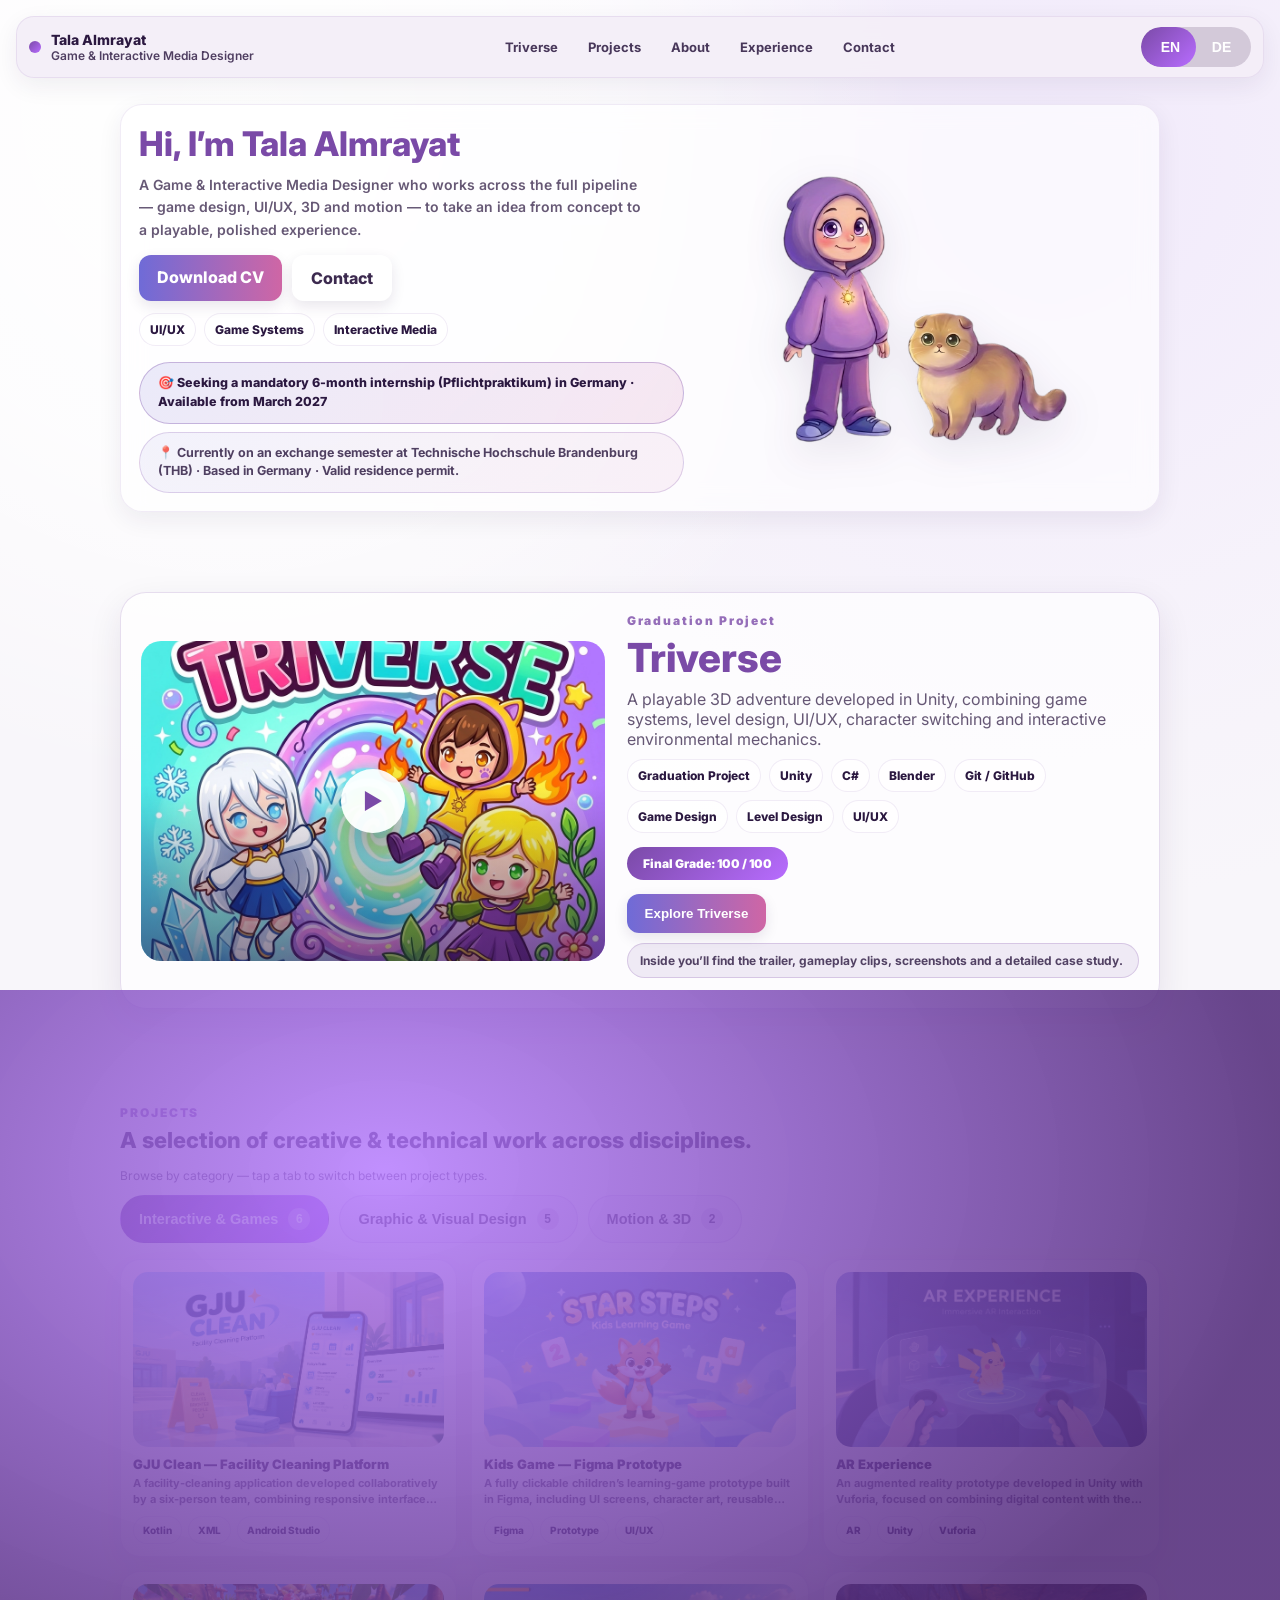
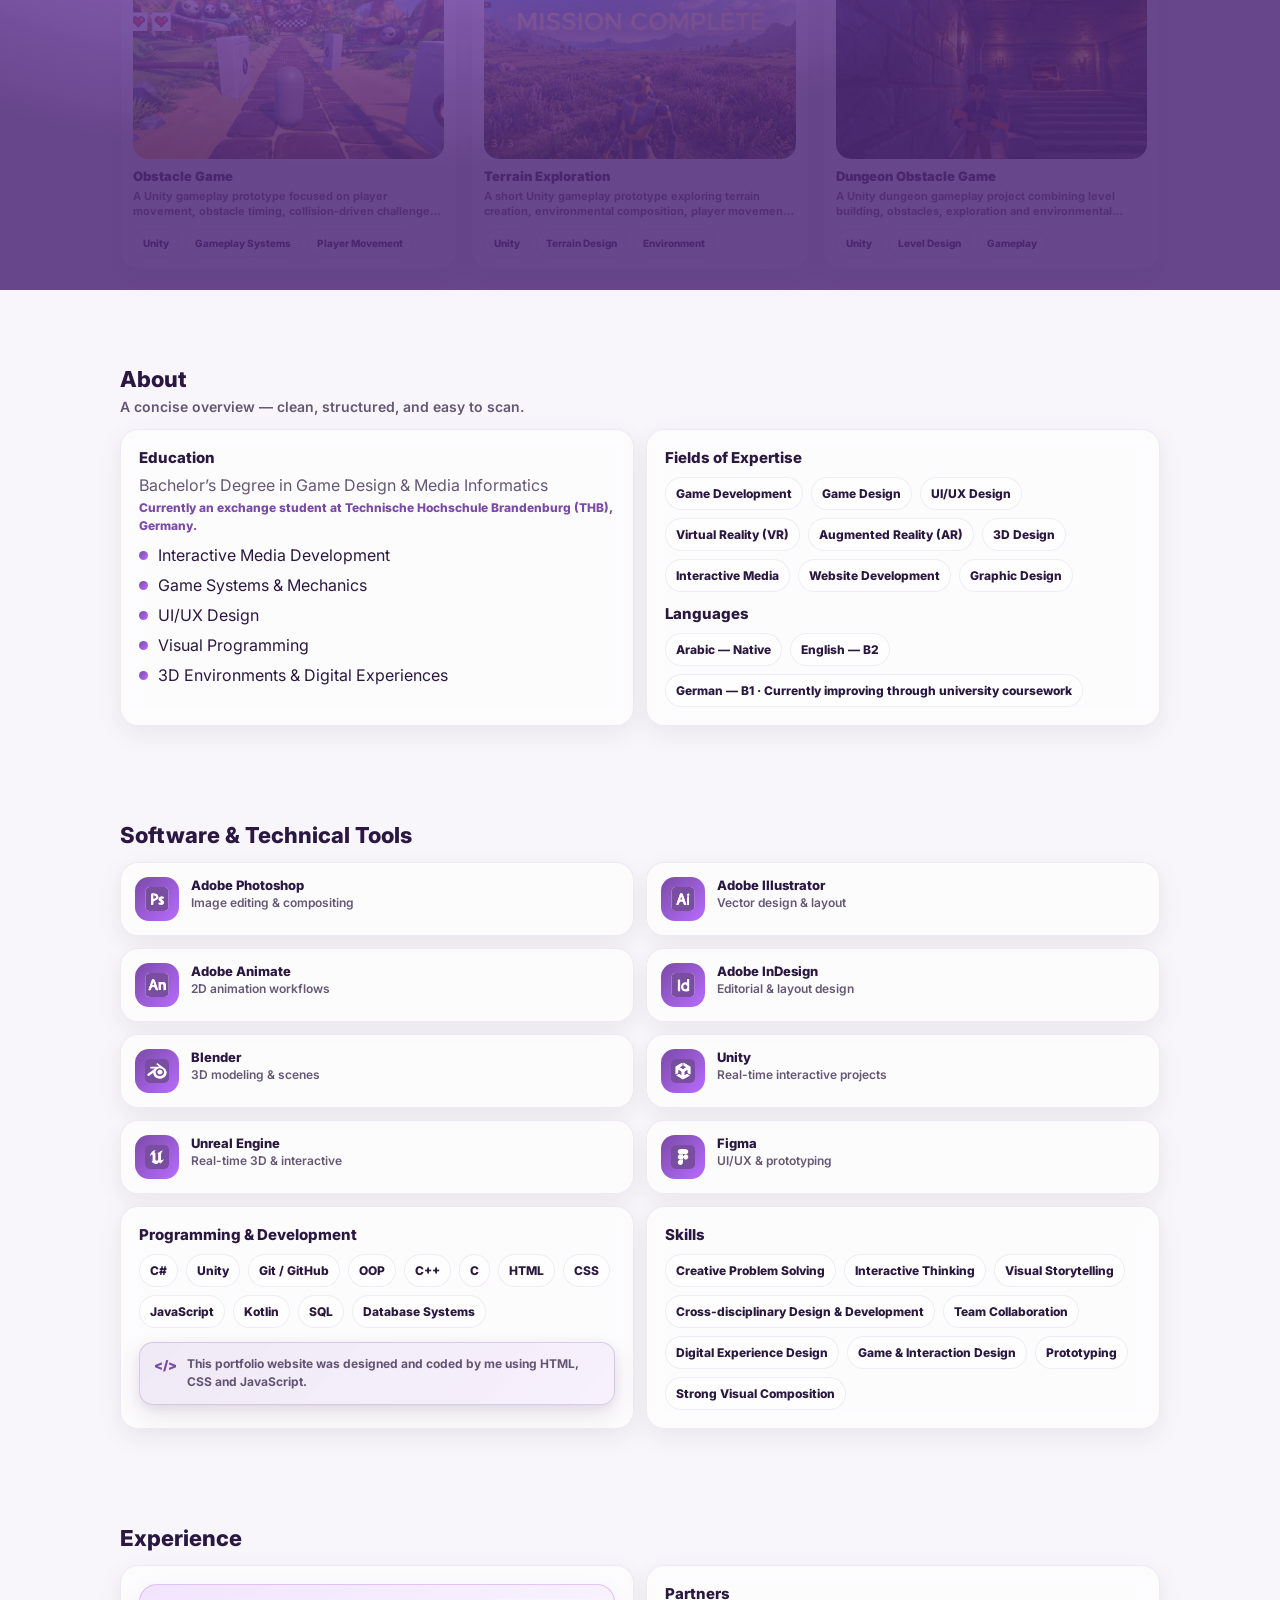
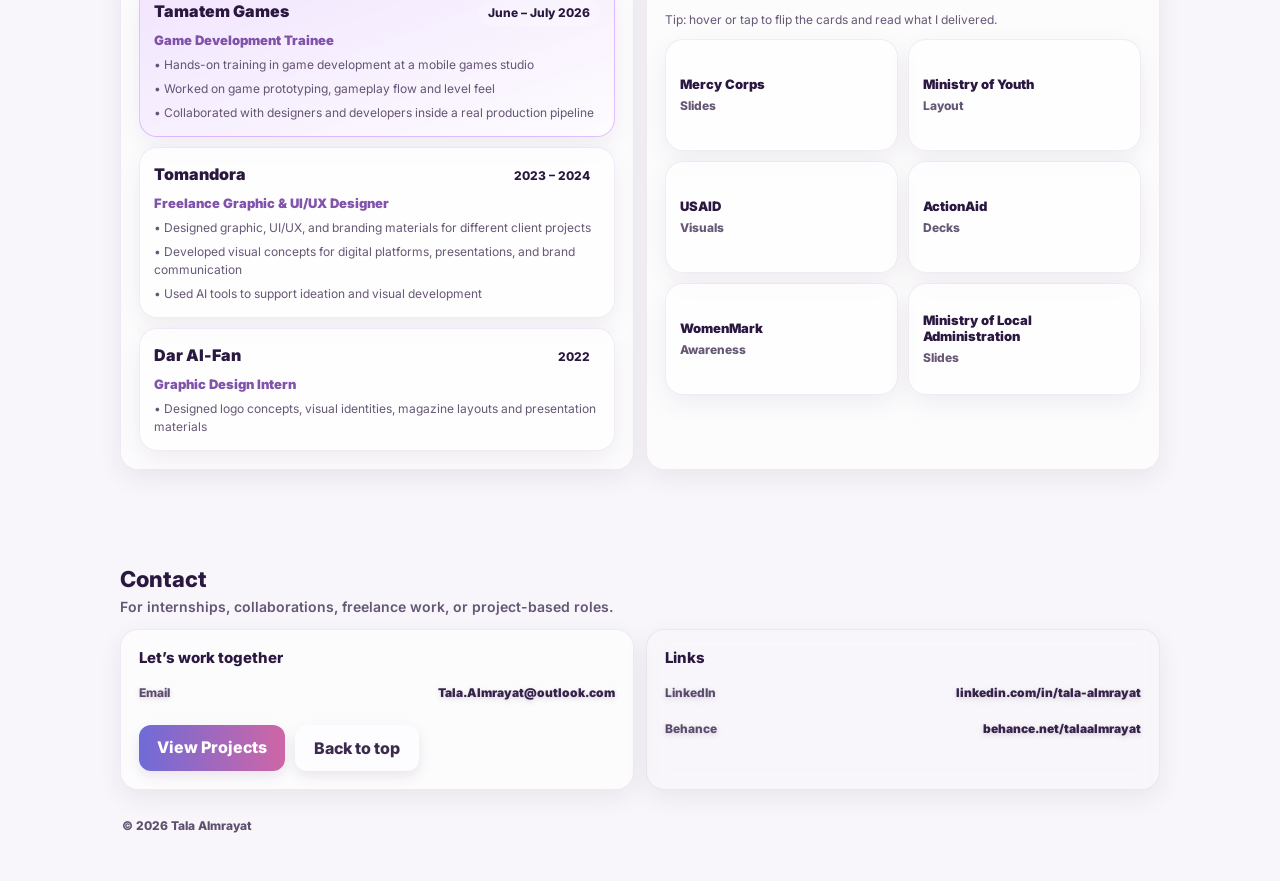
==== commit 56032d95: "Update portfolio content and CV" ====
--- a/index.html
+++ b/index.html
@@ -71,7 +71,7 @@
             </p>
 
             <div class="hero-actions">
-              <a class="btn" id="cvDownload" href="assets/Merged-Tala Almrayat.pdf" download data-i18n="cv_btn">
+              <a class="btn" id="cvDownload" href="assets/Tala_Almrayat_CV.pdf" download data-i18n="cv_btn">
                 Download CV
               </a>
               <a class="btn btn-ghost" href="#contact" data-i18n="contact_btn">Contact</a>
@@ -257,10 +257,6 @@
               </a>
             </div>
 
-            <div class="contact-row">
-              <span class="contact-label" data-i18n="pdf_portfolio">Portfolio PDF</span>
-              <a class="contact-value" href="assets/Tala_Almrayat_Portfolio.pdf" download data-i18n="pdf_download">Download PDF</a>
-            </div>
           </div>
         </div>
 
--- a/style.css
+++ b/style.css
@@ -3216,6 +3216,18 @@
 
 
 
+
+
+
+
+
+
+
+
+
+
+
+
 /* =====================================================
 
    STABLE FIRST PAINT — hide progressive image loading
@@ -3386,7 +3398,7 @@
 
 .nav-link{
 
-  transition:*background* .18s ease,color .18s ease;
+  transition:***background*** .18s ease,color .18s ease;
 
 }
 
@@ -3498,7 +3510,7 @@
 
   box-shadow:none;
 
-  transition:*background* .18s ease,border-color .18s ease,color .18s ease;
+  transition:***background*** .18s ease,border-color .18s ease,color .18s ease;
 
 }
 
@@ -3644,6 +3656,18 @@
 
 
 
+
+
+
+
+
+
+
+
+
+
+
+
 /* =====================================================
 
    INTERACTIVE & GAMES — CLEAN 3 × 2 GRID
@@ -3754,6 +3778,12 @@
 
 
 
+
+
+
+
+
+
 /* =====================================================
 
    DUNGEON PROJECT — TABBED MEDIA LAYOUT FIX
@@ -3860,4 +3890,76 @@
 
   }
 
+}
+
+/* FINAL FIX — Partner flip card faces */
+
+.flip {
+
+  position: relative;
+
+  perspective: 1200px;
+
+}
+
+.flip-inner {
+
+  position: relative;
+
+  transform-style: preserve-3d;
+
+  -webkit-transform-style: preserve-3d;
+
+}
+
+.flip-face {
+
+  -webkit-backface-visibility: hidden !important;
+
+  backface-visibility: hidden !important;
+
+  transform-style: preserve-3d;
+
+  -webkit-transform-style: preserve-3d;
+
+}
+
+.flip-front {
+
+  transform: rotateY(0deg);
+
+  -webkit-transform: rotateY(0deg);
+
+  z-index: 2;
+
+}
+
+.flip-back {
+
+  transform: rotateY(180deg);
+
+  -webkit-transform: rotateY(180deg);
+
+  z-index: 1;
+
+}
+
+.flip:hover .flip-front,
+
+.flip:focus-visible .flip-front,
+
+.flip.is-flipped .flip-front {
+
+  visibility: hidden;
+
+}
+
+.flip:hover .flip-back,
+
+.flip:focus-visible .flip-back,
+
+.flip.is-flipped .flip-back {
+
+  visibility: visible;
+
 }
